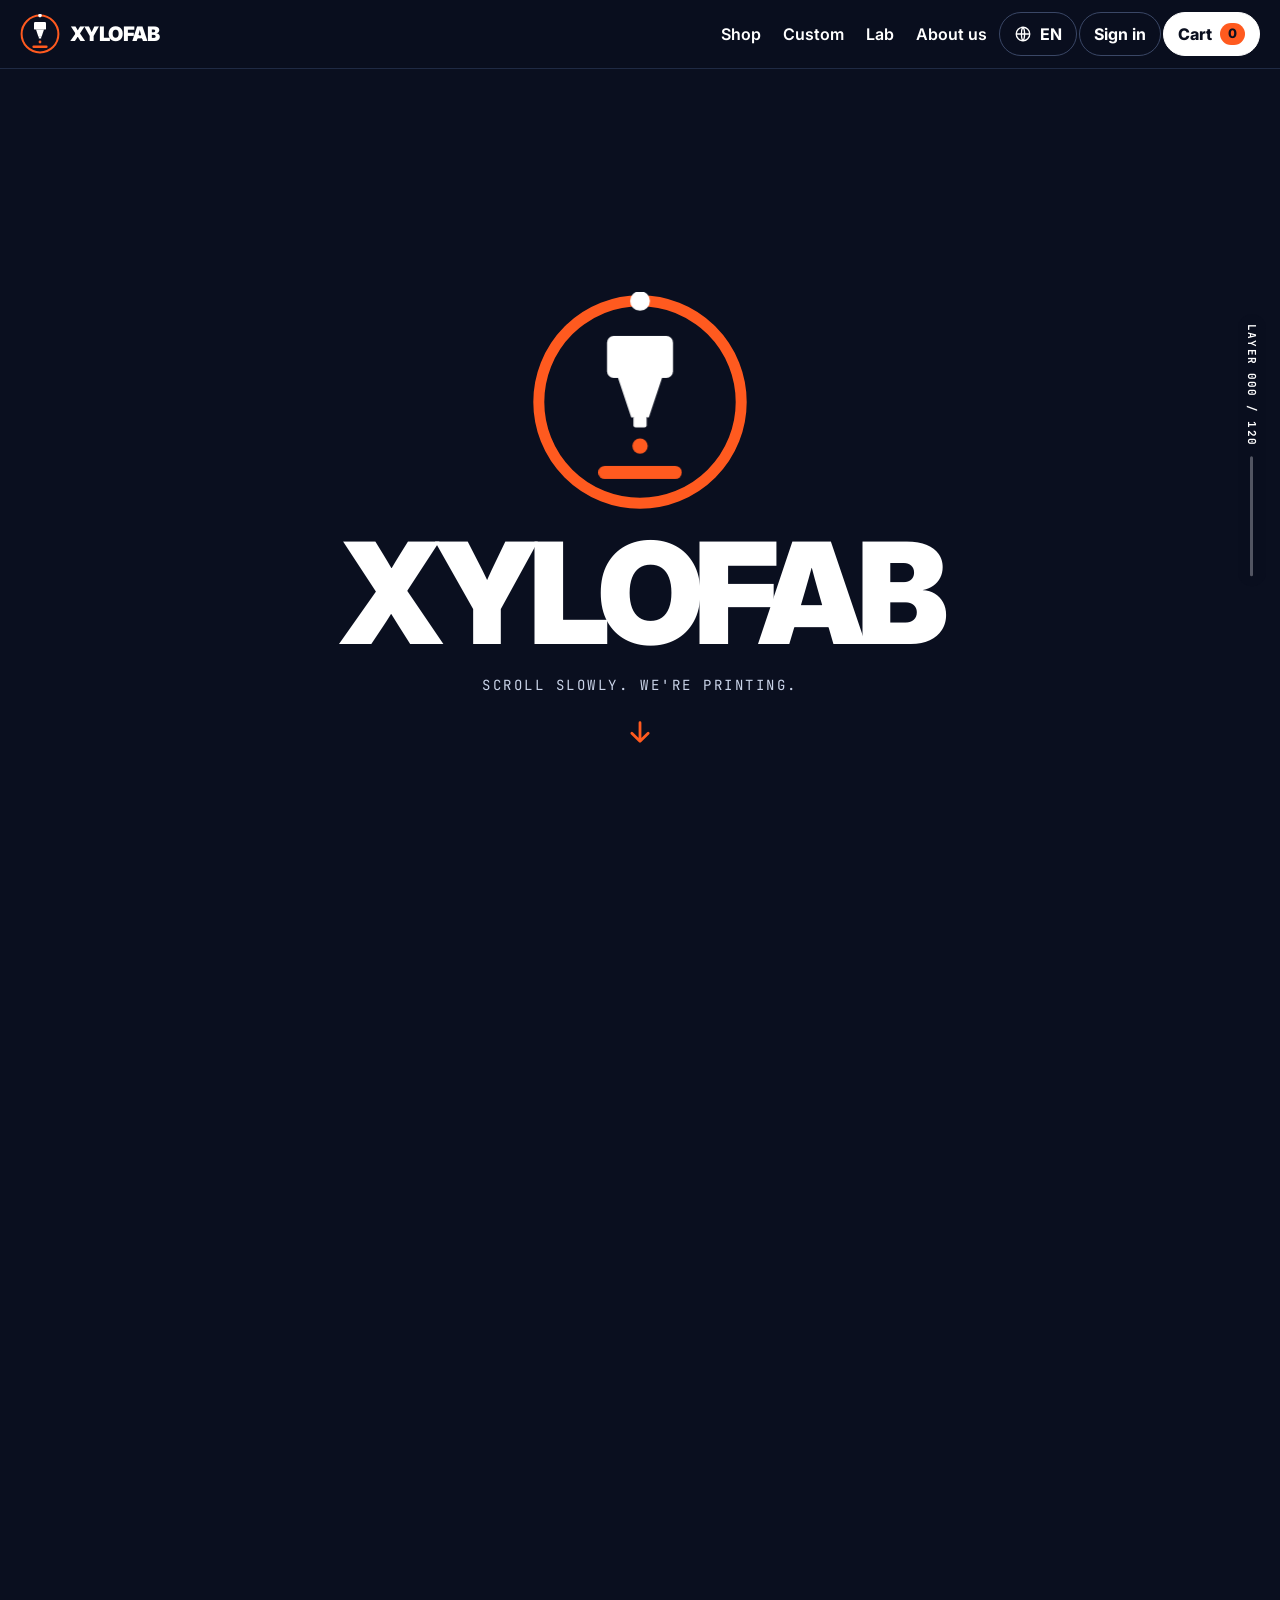
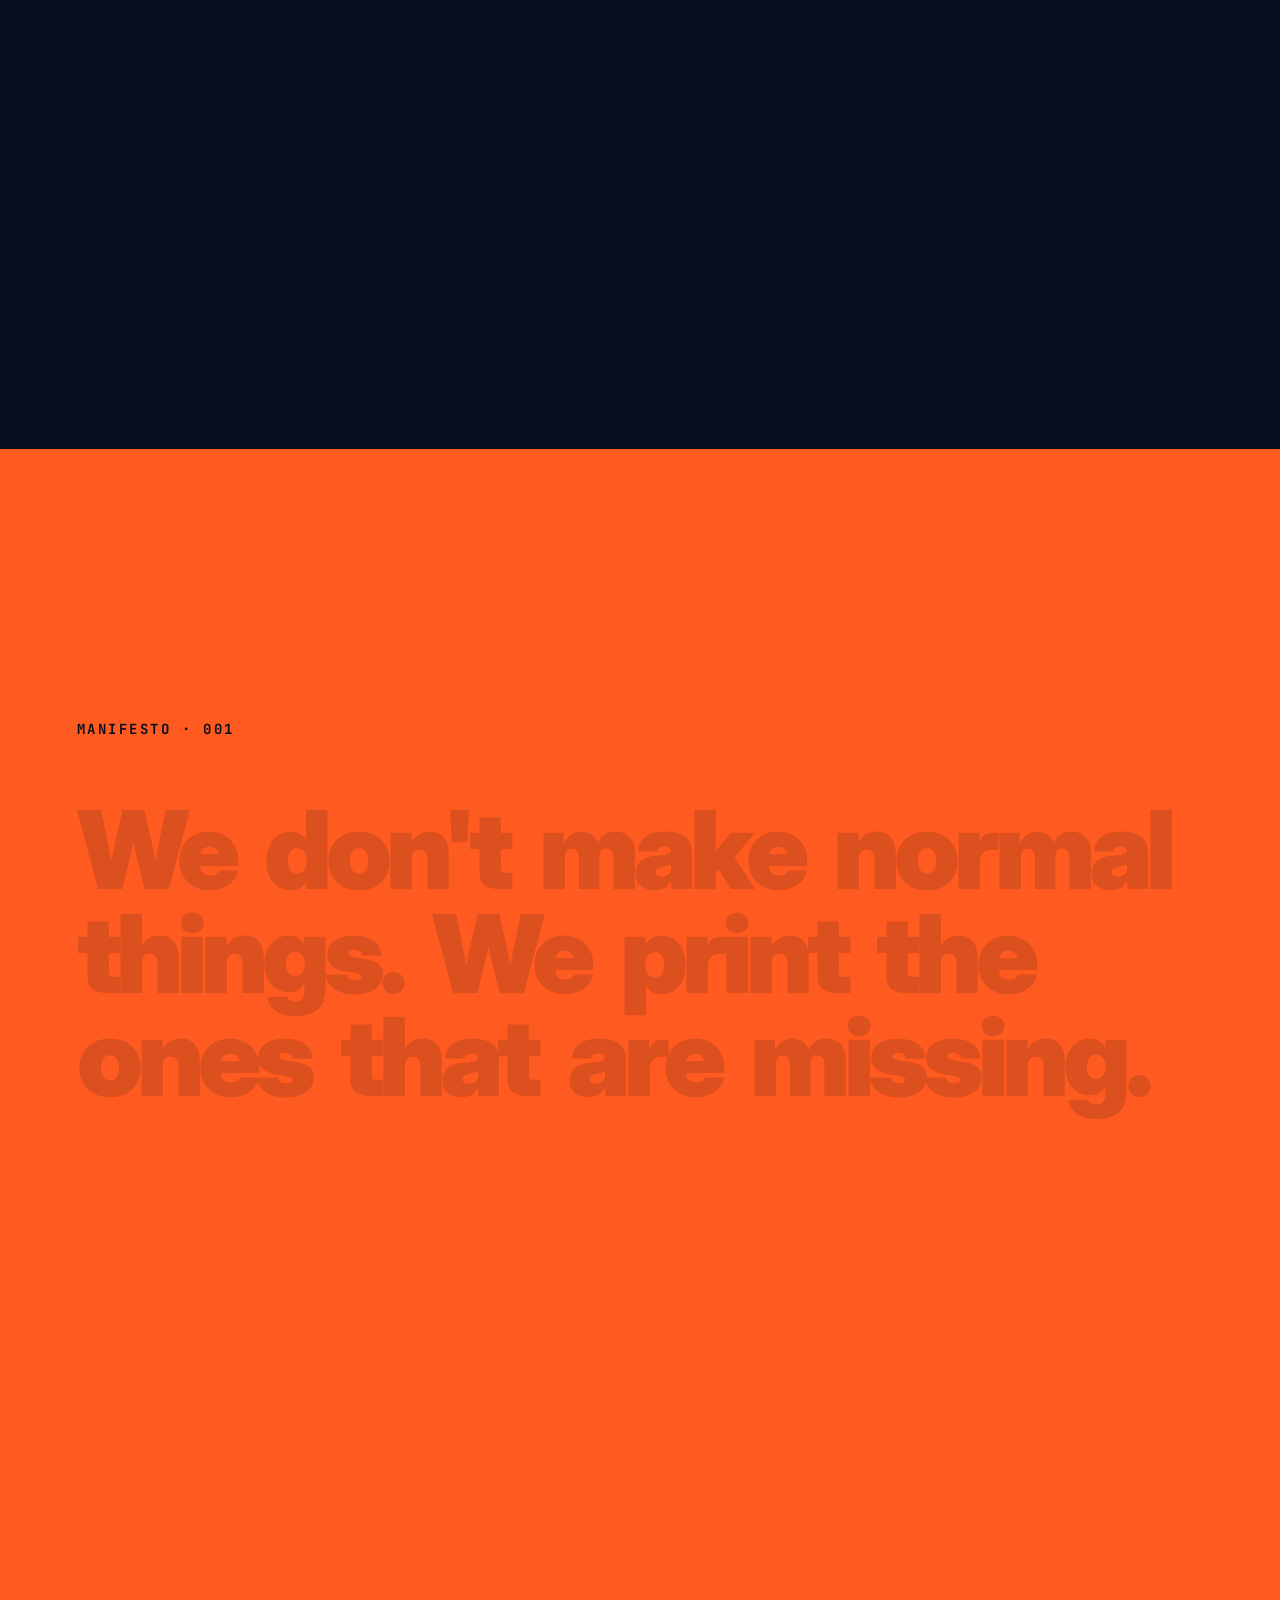
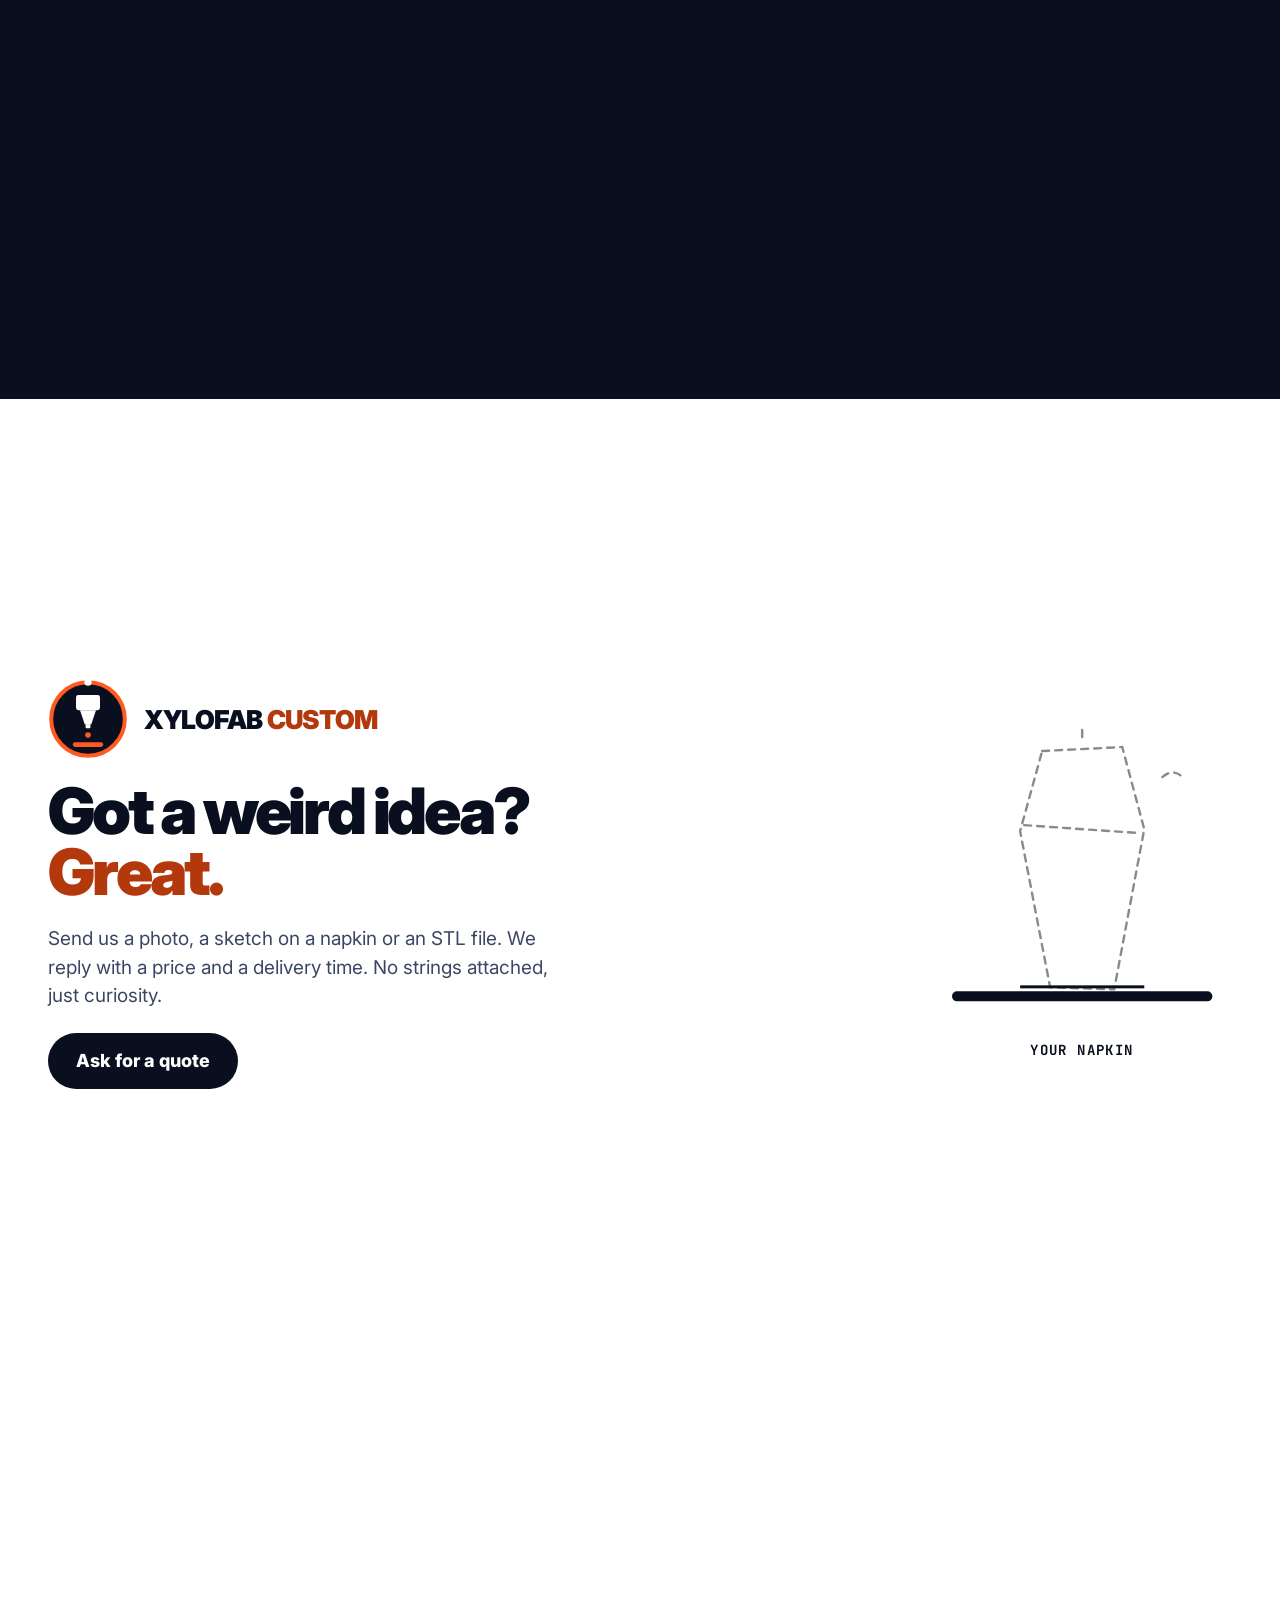
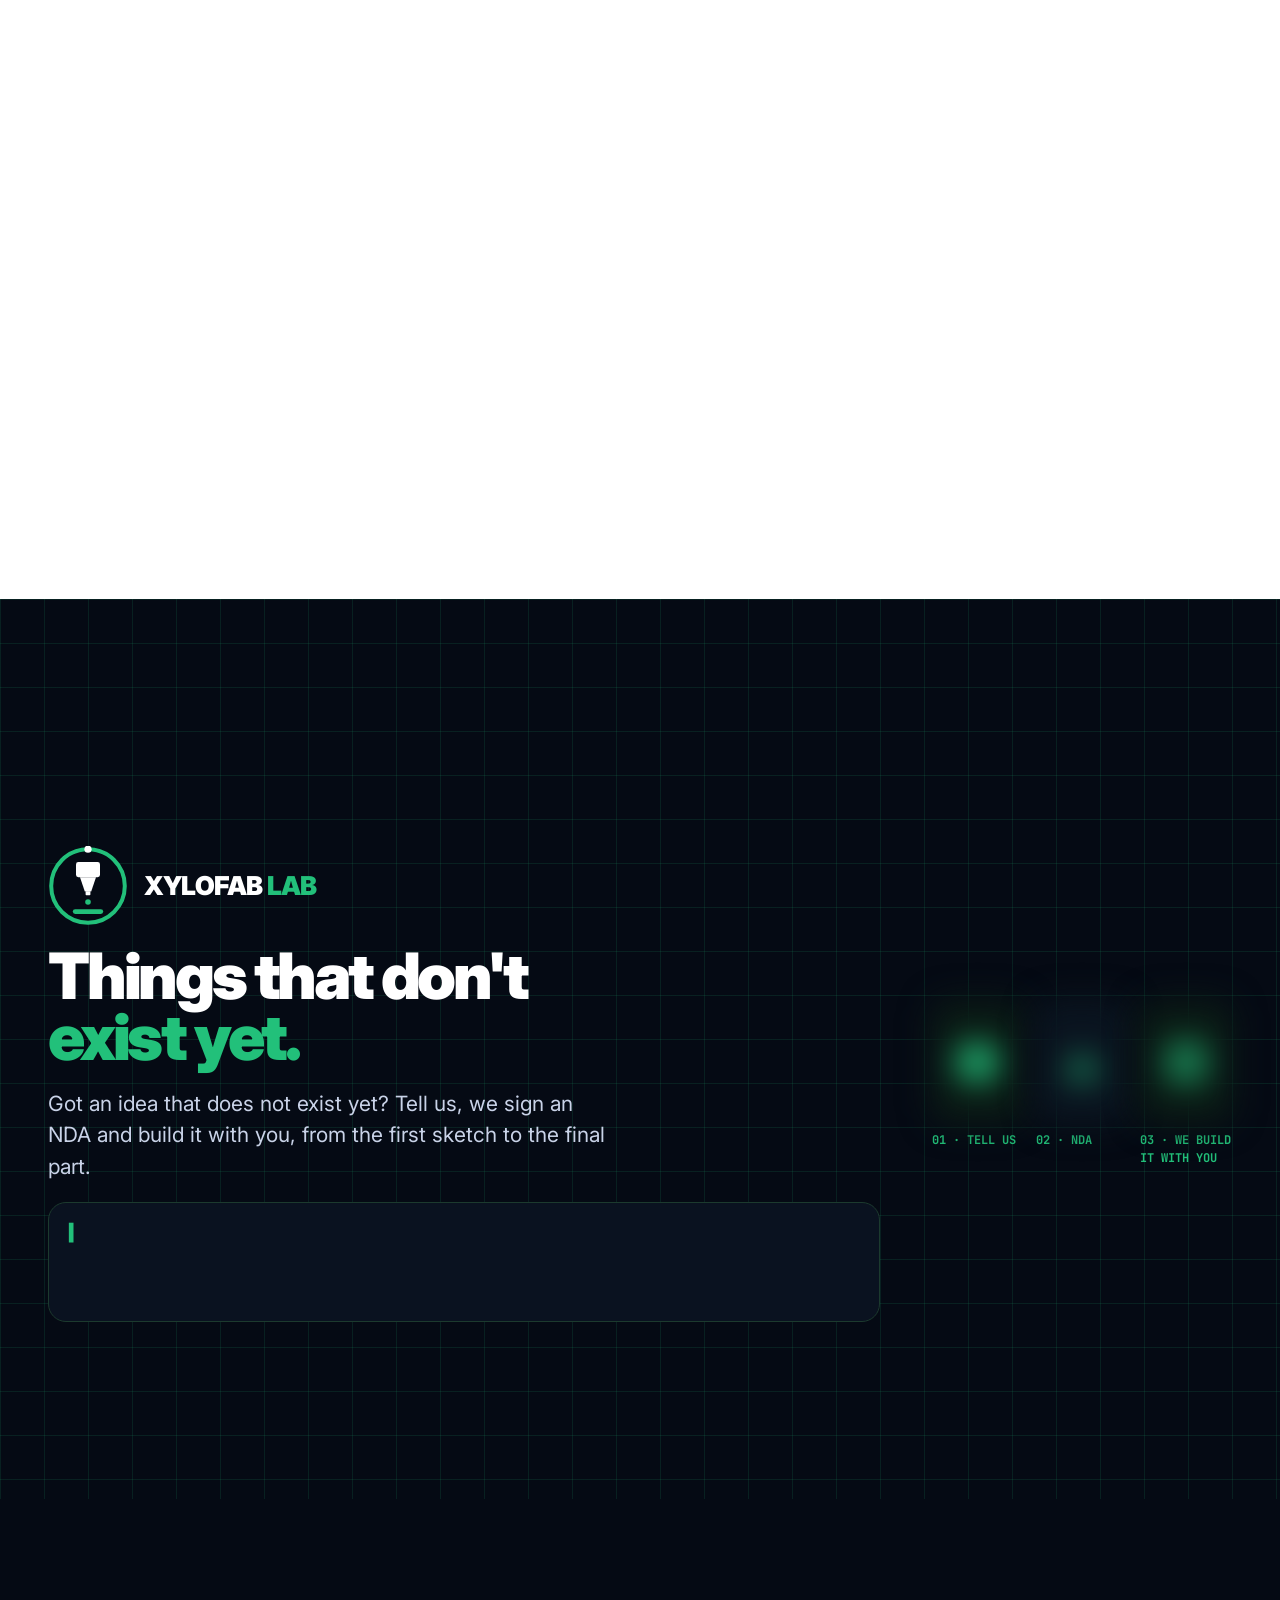
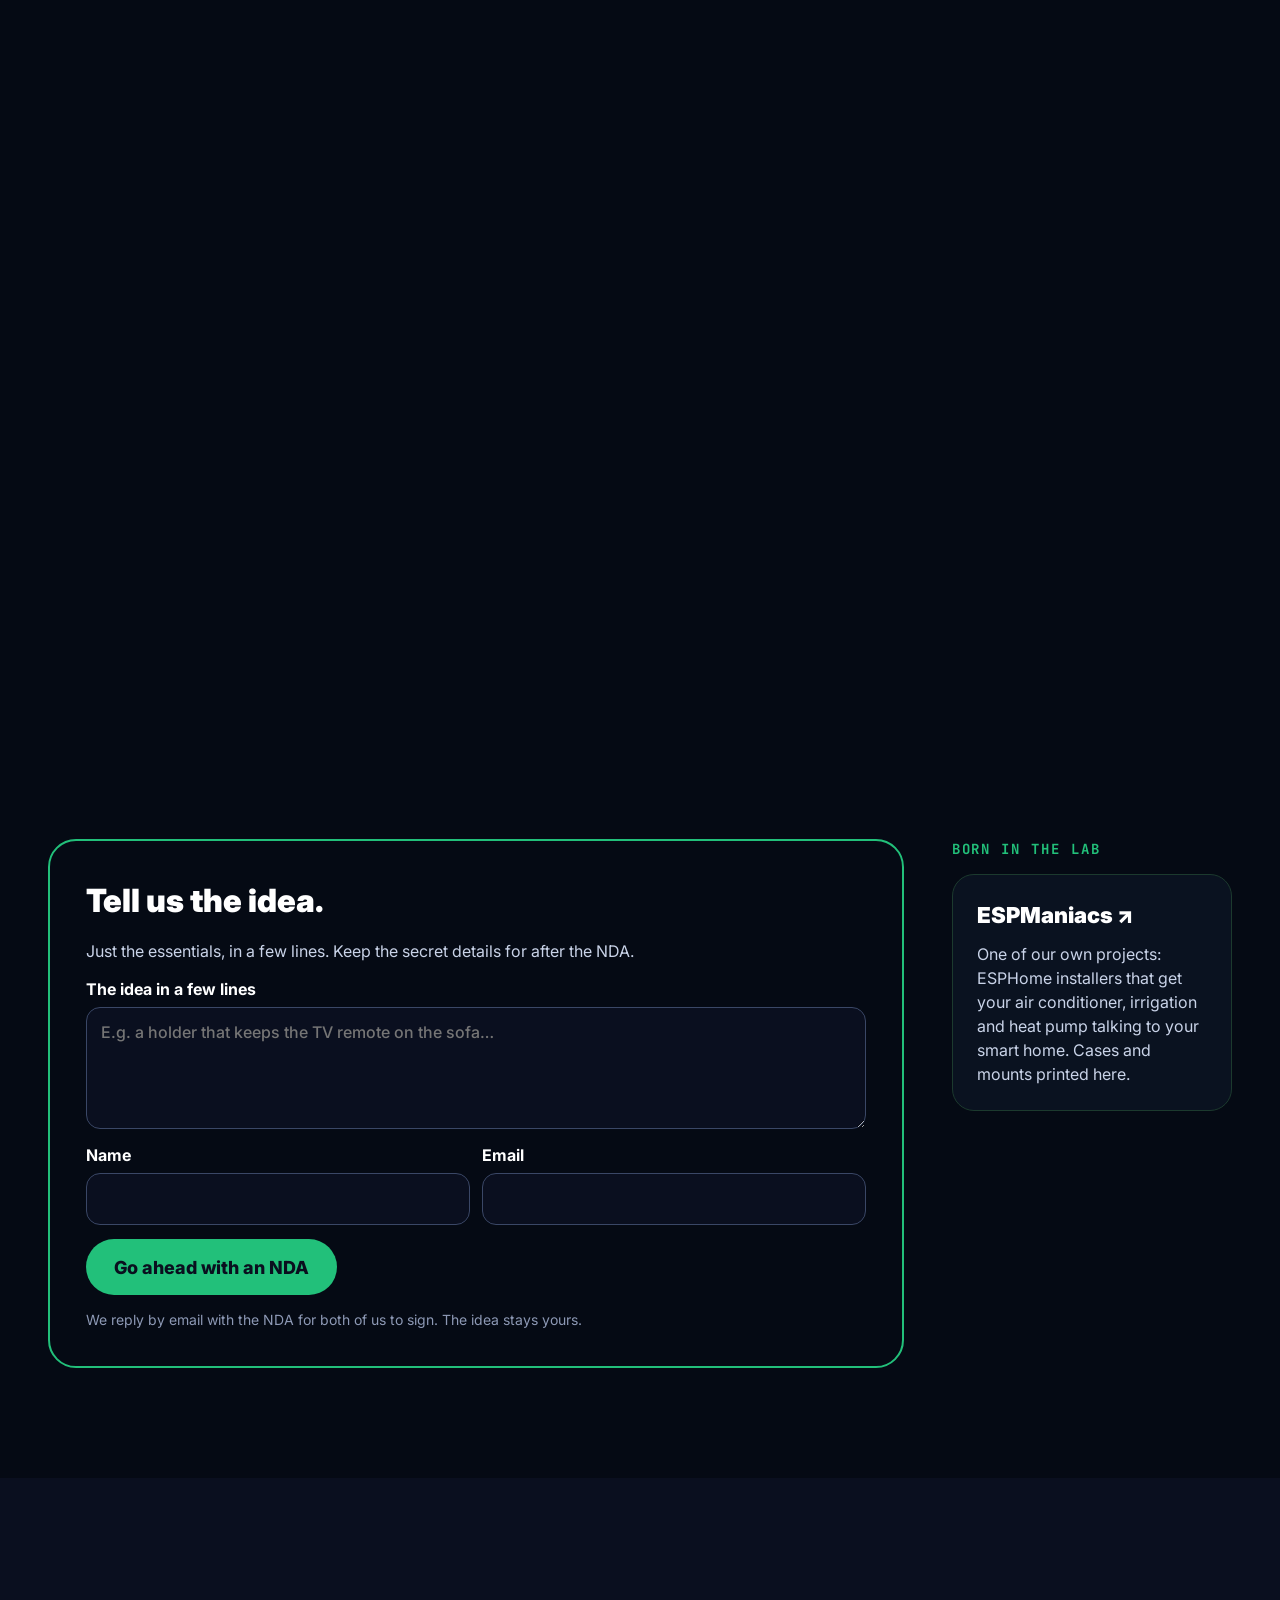
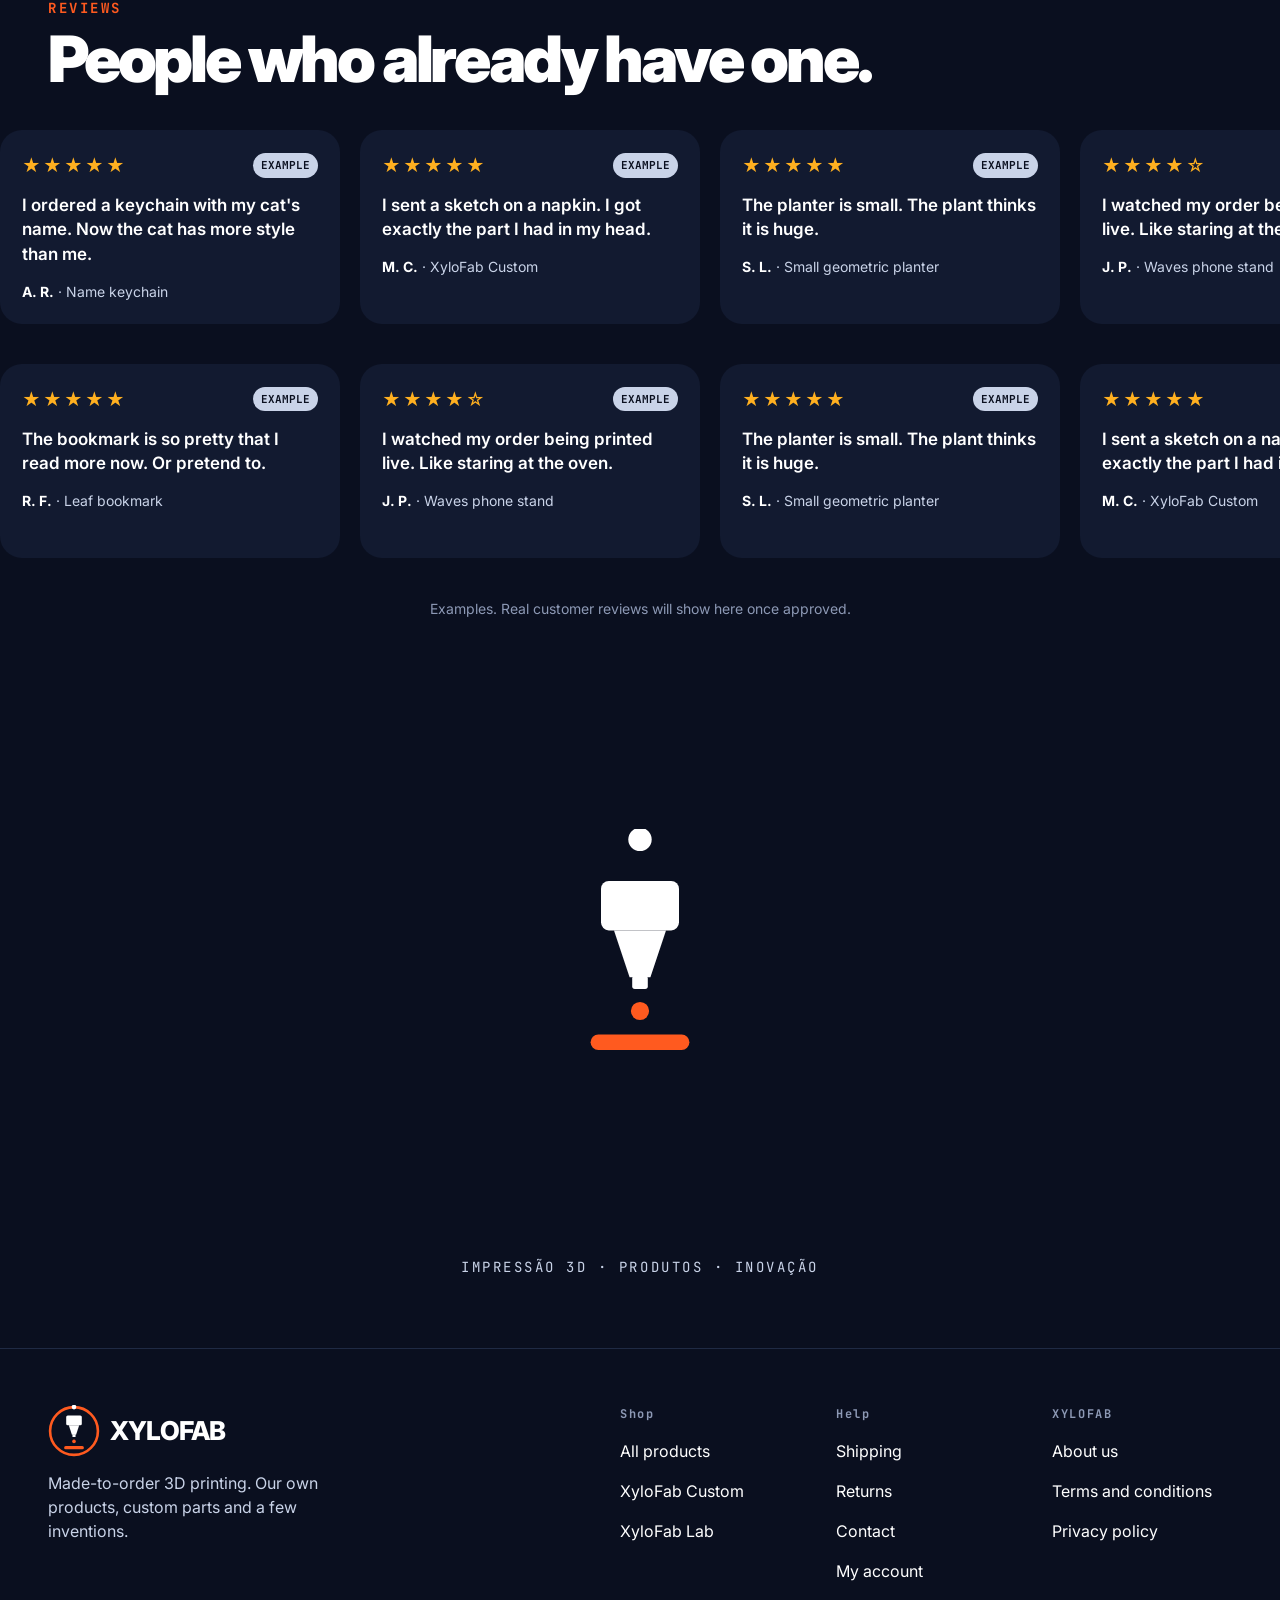
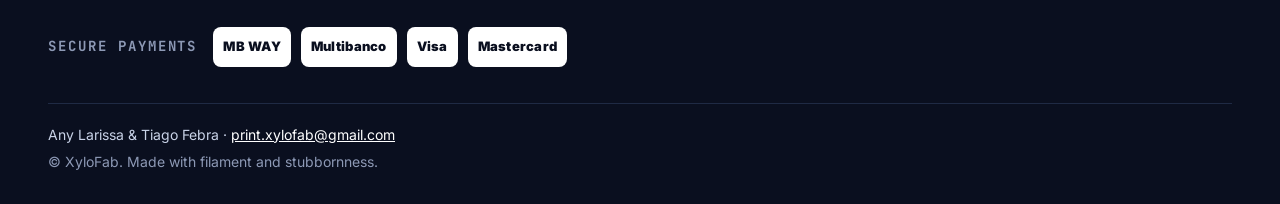
==== index.html @ 01b09ba1 "Lab com NDA, traduções em 24 línguas, logos de pagamento e imagem de partilha - XyloFab Lab: o clien" ====
<!doctype html>
<html lang="pt">
<head>
<meta charset="utf-8">
<meta name="viewport" content="width=device-width, initial-scale=1">
<title>XyloFab — Impressão 3D por encomenda</title>
<meta name="description" content="XyloFab: impressão 3D por encomenda. Produtos próprios, peças à medida e o XyloFab Lab.">
<meta property="og:type" content="website">
<meta property="og:site_name" content="XyloFab">
<meta property="og:title" content="XyloFab — Impressão 3D por encomenda">
<meta property="og:description" content="XyloFab: impressão 3D por encomenda. Produtos próprios, peças à medida e o XyloFab Lab.">
<meta property="og:url" content="https://xylofab.github.io/">
<meta property="og:image" content="https://xylofab.github.io/assets/og.png">
<meta property="og:image:width" content="1200">
<meta property="og:image:height" content="630">
<meta property="og:image:alt" content="Logótipo XyloFab: bico de impressora dentro de um anel laranja">
<meta property="og:locale" content="pt_PT">
<meta name="twitter:card" content="summary_large_image">
<meta name="twitter:image" content="https://xylofab.github.io/assets/og.png">
<meta name="theme-color" content="#0A0F1F">
<link rel="icon" href="assets/logo.svg" type="image/svg+xml">
<link rel="apple-touch-icon" href="assets/apple-touch-icon.png">
<link rel="preconnect" href="https://fonts.googleapis.com">
<link rel="stylesheet" href="https://fonts.googleapis.com/css2?family=Inter:wght@400;600;800;900&family=JetBrains+Mono:wght@500;700&display=swap">
<link rel="stylesheet" href="assets/site.css">
<style>
.stage { position: sticky; top: 0; height: 100svh; overflow: hidden; }
.draw { stroke-dasharray: 578; animation: draw 1.6s cubic-bezier(.6,.1,.2,1) both; }
.r1 { animation: rise .9s .9s cubic-bezier(.2,.7,.2,1) both; }
.r2 { animation: rise .9s 1.2s cubic-bezier(.2,.7,.2,1) both; }
.bob { animation: bob 1.6s ease-in-out infinite; }
.sway { animation: sway 1.2s ease-in-out infinite alternate; }
.rowA, .rowB { display: flex; gap: 20px; width: max-content; animation: marquee 60s linear infinite; }
.rowB { animation-direction: reverse; }
.rowA:hover, .rowB:hover { animation-play-state: paused; }
.blink { animation: blink 1s steps(1) infinite; }
.pcard { flex: 0 0 auto; width: 320px; background: var(--ink-2); border-radius: 26px; overflow: hidden; display: flex; flex-direction: column; transition: transform .35s cubic-bezier(.2,.7,.2,1); }
.pcard:hover { transform: translateY(-8px) rotate(-1deg); }
.pcard .art { height: 250px; display: flex; align-items: center; justify-content: center; position: relative; }
.pcard .art svg { width: 62%; }
.review { margin: 0; width: 340px; flex: 0 0 auto; background: var(--ink-2); border-radius: 22px; padding: 22px; display: flex; flex-direction: column; gap: 14px; }
.progress-pill { position: fixed; right: 14px; top: 50%; transform: translateY(-50%); z-index: 25; background: rgba(10,15,31,.72); color: #fff; padding: 10px 6px; border-radius: 999px; display: flex; flex-direction: column; align-items: center; gap: 10px; font-family: 'JetBrains Mono', monospace; font-size: 11px; font-weight: 700; letter-spacing: .1em; }
@media (max-width: 560px) { .progress-pill { display: none; } }
</style>
</head>
<body data-page="home">
<header id="site-header"></header>

<div class="progress-pill" aria-hidden="true">
<span style="writing-mode: vertical-rl" id="layer-label">CAMADA 000 / 120</span>
<span style="width: 3px; height: 120px; background: rgba(255,255,255,.3); border-radius: 2px; position: relative; overflow: hidden"><span id="layer-bar" style="position: absolute; left: 0; right: 0; top: 0; height: 0; background: #fff"></span></span>
</div>

<main>
<!-- 1. Abertura -->
<section id="s-intro" style="position: relative; height: 220svh" aria-label="XyloFab">
<div class="stage" style="background: var(--ink)">
<div id="intro-logo" style="position: absolute; inset: 0; display: flex; flex-direction: column; align-items: center; justify-content: center; gap: 22px; padding: 24px; text-align: center">
<svg width="220" height="220" viewBox="0 0 200 200" role="img" aria-label="Logótipo XyloFab">
<circle class="draw" cx="100" cy="100" r="92" fill="none" stroke="#FF5A1F" stroke-width="10" transform="rotate(-90 100 100)"/>
<g class="r1"><circle cx="100" cy="8" r="9" fill="#fff"/><rect x="70" y="40" width="60" height="38" rx="6" fill="#fff"/><polygon points="80,78 120,78 108,114 92,114" fill="#fff"/><rect x="94" y="113" width="12" height="10" rx="2" fill="#fff"/><circle cx="100" cy="140" r="7" fill="#FF5A1F"/><rect x="62" y="158" width="76" height="12" rx="6" fill="#FF5A1F"/></g>
</svg>
<h1 class="r1" style="margin: 0; font-size: clamp(3.4rem, 11vw, 9rem); font-weight: 900; letter-spacing: -0.06em; line-height: .85">XYLOFAB</h1>
<p class="r2 mono" style="margin: 0; font-size: 14px; letter-spacing: .18em; color: var(--mist)" data-i18n="hint">DESCE DEVAGAR. ESTAMOS A IMPRIMIR.</p>
<svg class="r2 bob" width="28" height="28" viewBox="0 0 24 24" aria-hidden="true"><path d="M12 4v15M5 13l7 7 7-7" fill="none" stroke="#FF5A1F" stroke-width="2.4" stroke-linecap="round" stroke-linejoin="round"/></svg>
</div>
<div id="intro-fill" style="position: absolute; left: 0; right: 0; bottom: 0; height: 0; background-color: #FF5A1F; background-image: repeating-linear-gradient(0deg, #FF5A1F 0 22px, #EC4F15 22px 24px)"></div>
<div id="intro-noz" style="position: absolute; left: 50%; bottom: 0; transform: translateX(-50%); opacity: 0; z-index: 2">
<div class="sway"><svg viewBox="0 0 110 130" aria-hidden="true" style="width: clamp(60px, 16vw, 104px); height: auto; display: block"><rect x="13" y="0" width="84" height="54" rx="10" fill="#fff"/><polygon points="27,54 83,54 67,104 43,104" fill="#fff"/><rect x="47" y="103" width="16" height="14" rx="3" fill="#fff"/><rect x="52" y="116" width="6" height="14" fill="#FF5A1F"/></svg></div>
</div>
</div>
</section>

<!-- 2. Manifesto -->
<section id="s-mani" style="position: relative; height: 180svh; background: #FF5A1F" aria-label="Manifesto">
<div class="stage" style="display: flex; flex-direction: column; justify-content: center; padding: 0 clamp(24px, 6vw, 96px); color: var(--ink)">
<p class="mono" style="margin: 0 0 28px; font-size: 14px; font-weight: 700; letter-spacing: .18em">MANIFESTO · 001</p>
<p id="mani" style="margin: 0; display: flex; flex-wrap: wrap; column-gap: .28em; font-size: clamp(2.8rem, 8.5vw, 8.4rem); font-weight: 900; letter-spacing: -0.055em; line-height: .95; max-width: 1300px"></p>
</div>
</section>

<!-- 3. Loja (amostra) -->
<section id="s-shop" style="position: relative; height: 170svh" aria-labelledby="shop-title">
<div class="stage" style="background: var(--ink); display: flex; flex-direction: column; justify-content: center; gap: 30px">
<div id="curtain-l" style="position: absolute; top: 0; bottom: 0; left: 0; width: 50%; z-index: 5; background: #FF5A1F"></div>
<div id="curtain-r" style="position: absolute; top: 0; bottom: 0; right: 0; width: 50%; z-index: 5; background: #FF5A1F"></div>
<div style="padding: 70px clamp(24px, 4vw, 48px) 0; display: flex; flex-wrap: wrap; align-items: flex-end; justify-content: space-between; gap: 16px">
<div style="display: flex; flex-direction: column; gap: 8px">
<p class="eyebrow" data-i18n="shop">Loja</p>
<h2 id="shop-title" class="h-l"><span data-i18n="shop1">Saiu da impressora.</span><br><span data-i18n="shop2">Pode ir para tua casa.</span></h2>
</div>
<a class="btn btn-white" href="loja.html" data-lang="pt">Ver a loja toda →</a><a class="btn btn-white" href="loja.html" data-lang="en" hidden>See the whole shop →</a>
</div>
<div id="track" style="display: flex; gap: 24px; padding: 0 clamp(24px, 4vw, 48px); will-change: transform"></div>
</div>
</section>

<!-- 4. Custom -->
<section id="custom" style="position: relative; height: 200svh; background: #fff" aria-labelledby="custom-title">
<div class="stage" style="background: #fff; color: var(--ink); display: flex; align-items: center">
<div class="wrap" style="width: 100%; padding-top: 70px; display: flex; flex-wrap: wrap; align-items: center; gap: clamp(24px, 4vw, 64px)">
<div style="flex: 999 1 460px; min-width: 0; display: flex; flex-direction: column; gap: 22px">
<div style="display: flex; align-items: center; gap: 16px">
<svg width="80" height="80" viewBox="0 0 200 200" aria-hidden="true"><circle cx="100" cy="100" r="92" fill="#0A0F1F" stroke="#FF5A1F" stroke-width="10"/><g id="custom-orbit"><circle cx="100" cy="8" r="9" fill="#fff"/></g><rect x="70" y="40" width="60" height="38" rx="6" fill="#fff"/><polygon points="80,78 120,78 108,114 92,114" fill="#fff"/><rect x="94" y="113" width="12" height="10" rx="2" fill="#fff"/><circle cx="100" cy="140" r="7" fill="#FF5A1F"/><rect x="62" y="158" width="76" height="12" rx="6" fill="#FF5A1F"/></svg>
<span style="font-size: 26px; font-weight: 900; letter-spacing: -.03em">XYLOFAB <span style="color: var(--orange-dark)">CUSTOM</span></span>
</div>
<h2 id="custom-title" class="h-l"><span data-i18n="custom1">Tens uma ideia esquisita?</span><br><span style="color: var(--orange-dark)" data-i18n="custom2">Ótimo.</span></h2>
<p data-lang="pt" style="margin: 0; max-width: 520px; font-size: 19px; color: #3B4664">Manda uma foto, um desenho num guardanapo ou um ficheiro STL. Respondemos com um preço e um prazo. Sem compromisso, com curiosidade.</p>
<p data-lang="en" hidden style="margin: 0; max-width: 520px; font-size: 19px; color: #3B4664">Send us a photo, a sketch on a napkin or an STL file. We reply with a price and a delivery time. No strings attached, just curiosity.</p>
<div><a class="btn btn-big" style="background: var(--ink); color: #fff" href="mailto:print.xylofab@gmail.com?subject=Pedido%20de%20or%C3%A7amento%20XyloFab"><span data-lang="pt">Pedir orçamento</span><span data-lang="en" hidden>Ask for a quote</span></a></div>
</div>
<figure style="flex: 1 1 300px; margin: 0; display: flex; flex-direction: column; align-items: center; gap: 12px">
<svg width="100%" viewBox="0 0 300 320" role="img" aria-label="Um esboço que se transforma numa peça impressa" style="max-width: 360px">
<defs><clipPath id="printed"><rect id="solid-clip" x="0" y="280" width="300" height="320"/></clipPath></defs>
<rect x="20" y="284" width="260" height="10" rx="5" fill="#0A0F1F"/>
<g id="sketch" fill="none" stroke="#8A8A8A" stroke-width="2.4" stroke-dasharray="7 6" stroke-linecap="round"><path d="M110 44 L190 40 L212 122 L182 282 L118 280 L88 124 Z"/><path d="M92 118 L208 126"/><path d="M150 30 L150 18"/><path d="M230 70 q12 -10 22 2"/></g>
<g clip-path="url(#printed)"><path d="M110 40 L190 40 L210 120 L180 280 L120 280 L90 120 Z" fill="#FF5A1F"/><path d="M90 120 L210 120" stroke="#EC4F15" stroke-width="4"/><path d="M103 80 L197 80 M98 160 L202 160 M106 200 L194 200 M112 240 L188 240" stroke="#EC4F15" stroke-width="2"/></g>
<rect id="print-line" x="88" y="278" width="124" height="3" fill="#0A0F1F" opacity="0"/>
</svg>
<figcaption id="custom-cap" class="mono" style="font-size: 14px; font-weight: 700; letter-spacing: .1em"></figcaption>
</figure>
</div>
</div>
</section>

<!-- 5. Lab -->
<section id="lab" style="position: relative; height: 200svh; background: #050A14" aria-labelledby="lab-title">
<div class="stage" style="background-color: #050A14; background-image: linear-gradient(rgba(34,192,122,.12) 1px, transparent 1px), linear-gradient(90deg, rgba(34,192,122,.12) 1px, transparent 1px); background-size: 44px 44px; display: flex; align-items: center">
<div class="wrap" style="width: 100%; padding-top: 70px; display: flex; flex-wrap: wrap; align-items: center; gap: clamp(24px, 4vw, 56px)">
<div style="flex: 999 1 460px; min-width: 0; display: flex; flex-direction: column; gap: 20px">
<div style="display: flex; align-items: center; gap: 16px">
<svg width="80" height="80" viewBox="0 0 200 200" aria-hidden="true"><circle cx="100" cy="100" r="92" fill="#050A14" stroke="#22C07A" stroke-width="10"/><circle cx="100" cy="8" r="9" fill="#fff"/><rect x="70" y="40" width="60" height="38" rx="6" fill="#fff"/><polygon points="80,78 120,78 108,114 92,114" fill="#fff"/><rect x="94" y="113" width="12" height="10" rx="2" fill="#fff"/><circle cx="100" cy="140" r="7" fill="#22C07A"/><rect x="62" y="158" width="76" height="12" rx="6" fill="#22C07A"/></svg>
<span style="font-size: 26px; font-weight: 900; letter-spacing: -.03em">XYLOFAB <span style="color: var(--green)">LAB</span></span>
</div>
<h2 id="lab-title" class="h-l"><span data-i18n="lab1">Coisas que ainda</span><br><span style="color: var(--green)" data-i18n="lab2">não existem.</span></h2>
<p class="muted" style="margin: 0; font-size: clamp(17px, 2vw, 21px); max-width: 560px"><span data-lang="pt">Tens uma ideia que ainda não existe? Contas-nos, assinamos um NDA e desenvolvemos contigo, do primeiro esboço à peça final.</span><span data-lang="en" hidden>Got an idea that does not exist yet? Tell us, we sign an NDA and build it with you, from the first sketch to the final part.</span></p>
<div style="background: #0A1220; border: 1px solid #1C3A2E; border-radius: 18px; padding: 18px 20px; min-height: 120px">
<p class="mono" style="margin: 0; font-size: 15px; line-height: 1.7; color: var(--green); white-space: pre-line"><span id="lab-text"></span><span class="blink">▌</span></p>
</div>

</div>
<div style="flex: 1 1 300px; display: grid; grid-template-columns: repeat(3, minmax(0, 1fr)); gap: 12px">
<div style="display: flex; flex-direction: column; gap: 8px"><div class="lab-tile" style="aspect-ratio: 3/4; border-radius: 18px; background: #0A1A14; border: 1px solid #1C3A2E; display: flex; align-items: center; justify-content: center"><svg width="56%" viewBox="0 0 100 100" aria-hidden="true"><path d="M50 8 L90 30 L90 70 L50 92 L10 70 L10 30 Z" fill="#22C07A"/></svg></div><span class="mono" style="font-size: 12px; font-weight: 700; color: var(--green)"><span data-lang="pt">01 · CONTAS-NOS</span><span data-lang="en" hidden>01 · TELL US</span></span></div>
<div style="display: flex; flex-direction: column; gap: 8px"><div class="lab-tile" style="aspect-ratio: 3/4; border-radius: 18px; background: #0A1420; border: 1px solid #1C3A2E; display: flex; align-items: center; justify-content: center"><svg width="56%" viewBox="0 0 100 100" aria-hidden="true"><path d="M20 80 Q50 0 80 80 Z" fill="#22C07A"/></svg></div><span class="mono" style="font-size: 12px; font-weight: 700; color: var(--green)"><span data-lang="pt">02 · NDA</span><span data-lang="en" hidden>02 · NDA</span></span></div>
<div style="display: flex; flex-direction: column; gap: 8px"><div class="lab-tile" style="aspect-ratio: 3/4; border-radius: 18px; background: #0A1A14; border: 1px solid #1C3A2E; display: flex; align-items: center; justify-content: center"><svg width="56%" viewBox="0 0 100 100" aria-hidden="true"><path d="M15 15 H85 V85 H15 Z M35 35 V65 H65 V35 Z" fill="#22C07A" fill-rule="evenodd"/></svg></div><span class="mono" style="font-size: 12px; font-weight: 700; color: var(--green)"><span data-lang="pt">03 · DESENVOLVEMOS CONTIGO</span><span data-lang="en" hidden>03 · WE BUILD IT WITH YOU</span></span></div>
</div>
</div>
</div>
</section>
<section id="lab-ideia" style="background: #050A14; padding: 40px 0 110px" aria-labelledby="lab-form-title">
<div class="wrap" style="display: flex; flex-wrap: wrap; gap: clamp(20px, 4vw, 48px); align-items: flex-start">
<form id="lab-form" style="flex: 999 1 420px; min-width: 0; border: 2px solid #22C07A; border-radius: 28px; padding: clamp(22px, 4vw, 36px); display: flex; flex-direction: column; gap: 14px" novalidate>
<h3 id="lab-form-title" style="margin: 0; font-size: clamp(24px, 3vw, 32px); font-weight: 900"><span data-lang="pt">Conta-nos a ideia.</span><span data-lang="en" hidden>Tell us the idea.</span></h3>
<p class="muted" style="margin: 0"><span data-lang="pt">Só o essencial, em poucas linhas. Os pormenores secretos ficam para depois do NDA.</span><span data-lang="en" hidden>Just the essentials, in a few lines. Keep the secret details for after the NDA.</span></p>
<label class="field"><span data-lang="pt">A ideia em poucas linhas</span><span data-lang="en" hidden>The idea in a few lines</span><textarea id="lab-idea" class="input" rows="4" maxlength="800" style="resize: vertical; min-height: 110px"></textarea></label>
<div style="display: grid; grid-template-columns: repeat(auto-fit, minmax(200px, 1fr)); gap: 12px">
<label class="field"><span data-lang="pt">Nome</span><span data-lang="en" hidden>Name</span><input id="lab-name" class="input" autocomplete="name"></label>
<label class="field">Email<input id="lab-email" class="input" type="email" autocomplete="email"></label>
</div>
<button class="btn btn-green btn-big" type="submit" style="align-self: flex-start"><span data-lang="pt">Quero avançar com NDA</span><span data-lang="en" hidden>Go ahead with an NDA</span></button>
<p class="small muted" style="margin: 0"><span data-lang="pt">Respondemos por email com o NDA para assinarmos os dois. A ideia continua a ser tua.</span><span data-lang="en" hidden>We reply by email with the NDA for both of us to sign. The idea stays yours.</span></p>
</form>
<aside style="flex: 1 1 280px; display: flex; flex-direction: column; gap: 14px">
<span class="mono small" style="font-weight: 700; letter-spacing: .14em; color: var(--green)"><span data-lang="pt">NASCIDO NO LAB</span><span data-lang="en" hidden>BORN IN THE LAB</span></span>
<a href="https://espmaniacs.github.io/" target="_blank" rel="noopener" class="card card-pad" style="display: flex; flex-direction: column; gap: 10px; text-decoration: none; color: #fff; border: 1px solid #1C3A2E; background: #0A1220">
<b style="font-size: 22px; font-weight: 900">ESPManiacs ↗</b>
<span class="muted"><span data-lang="pt">Um projeto nosso: instaladores ESPHome para pôr o ar condicionado, a rega e a bomba de calor a falar com a casa inteligente. Caixas e suportes impressos aqui.</span><span data-lang="en" hidden>One of our own projects: ESPHome installers that get your air conditioner, irrigation and heat pump talking to your smart home. Cases and mounts printed here.</span></span>
</a>
</aside>
</div>
</section>

<!-- 6. Opiniões -->
<section aria-labelledby="rev-title" style="padding: 120px 0 100px; display: flex; flex-direction: column; gap: 40px">
<div class="wrap" style="width: 100%; display: flex; flex-wrap: wrap; justify-content: space-between; align-items: flex-end; gap: 20px">
<div style="display: flex; flex-direction: column; gap: 10px"><p class="eyebrow"><span data-lang="pt">OPINIÕES</span><span data-lang="en" hidden>REVIEWS</span></p><h2 id="rev-title" class="h-l" data-i18n="rev">Quem já tem uma.</h2></div>
</div>
<div style="overflow: hidden"><div class="rowA" id="revA"></div></div>
<div style="overflow: hidden"><div class="rowB" id="revB"></div></div>
<p class="small" style="margin: 0 auto; padding: 0 24px; text-align: center"><span data-lang="pt">Exemplos. Quando houver opiniões de clientes, aparecem aqui depois de aprovadas.</span><span data-lang="en" hidden>Examples. Real customer reviews will show here once approved.</span></p>
</section>

<!-- 7. Fecho -->
<section id="s-end" aria-label="XyloFab" style="padding: 110px 24px 70px; display: flex; flex-direction: column; align-items: center; gap: 24px; text-align: center">
<svg viewBox="0 0 200 200" role="img" aria-label="Logótipo XyloFab" style="width: clamp(160px, 40vw, 260px); height: auto">
<circle id="end-ring" cx="100" cy="100" r="92" fill="none" stroke="#FF5A1F" stroke-width="10" stroke-dasharray="578" stroke-dashoffset="578" transform="rotate(-90 100 100)"/>
<g id="end-in" opacity="0"><circle cx="100" cy="8" r="9" fill="#fff"/><rect x="70" y="40" width="60" height="38" rx="6" fill="#fff"/><polygon points="80,78 120,78 108,114 92,114" fill="#fff"/><rect x="94" y="113" width="12" height="10" rx="2" fill="#fff"/><circle cx="100" cy="140" r="7" fill="#FF5A1F"/><rect x="62" y="158" width="76" height="12" rx="6" fill="#FF5A1F"/></g>
</svg>
<span id="end-word" style="font-size: clamp(3rem, 10vw, 7.5rem); font-weight: 800; letter-spacing: -.03em; line-height: 1; opacity: 0">XYLOFAB</span>
<p class="mono" style="margin: 0; font-size: 14px; letter-spacing: .18em; color: var(--mist)">IMPRESSÃO 3D · PRODUTOS · INOVAÇÃO</p>
</section>
</main>

<footer id="site-footer"></footer>

<script src="assets/site.js"></script>
<script>
(function () {
  var cl = function (v) { return Math.max(0, Math.min(1, v)); };
  var $ = function (id) { return document.getElementById(id); };
  var reduce = window.matchMedia && matchMedia('(prefers-reduced-motion: reduce)').matches;

  function progress(el) {
    var r = el.getBoundingClientRect(), len = el.offsetHeight - innerHeight;
    return len > 0 ? cl(-r.top / len) : 0;
  }

  /* manifesto */
  function buildMani() {
    $('mani').innerHTML = XF.t('mani').split(' ').map(function (w) { return '<span style="display:inline-block;opacity:.14">' + XF.esc(w) + '</span>'; }).join('');
  }

  /* amostra da loja */
  function buildShop() {
    var html = XF.PRODUCTS.map(function (p) {
      var t = XF.pt(p);
      var btn = p.personal
        ? '<a class="btn btn-orange" href="loja.html?ver=' + p.id + '">' + (XF.L('Escolher o nome', 'Choose the name')) + '</a>'
        : '<button type="button" class="btn btn-orange" data-add="' + p.id + '">' + XF.t('add') + '</button>';
      return '<article class="pcard"><div class="art" style="background:' + p.tile + '"><span class="tag" style="position:absolute;top:14px;left:14px">' + XF.esc(t.tag) + '</span>' + XF.art(p.art) + '</div>' +
        '<div style="padding:20px;display:flex;flex-direction:column;gap:12px;flex:1"><div style="display:flex;justify-content:space-between;gap:10px;align-items:baseline"><h3 style="margin:0;font-size:19px;font-weight:800">' + XF.esc(t.name) + '</h3><span class="mono" style="font-weight:700;white-space:nowrap">' + XF.euro(p.price) + '</span></div>' +
        '<p class="muted" style="margin:0;font-size:15px;min-height:2.8em">' + XF.esc(t.line) + '</p>' + btn + '</div></article>';
    }).join('');
    html += '<a href="loja.html" class="pcard" style="border:2px dashed var(--line-2);background:transparent;align-items:center;justify-content:center;gap:14px;color:#fff;text-decoration:none;min-height:430px"><span style="font-size:28px;font-weight:900;letter-spacing:-.04em">' + (XF.L('Ver a loja toda', 'See the whole shop')) + '</span><svg width="34" height="34" viewBox="0 0 24 24" aria-hidden="true"><path d="M5 12h14M13 6l6 6-6 6" fill="none" stroke="#FF5A1F" stroke-width="2.4" stroke-linecap="round" stroke-linejoin="round"/></svg></a>';
    $('track').innerHTML = html;
  }
  document.addEventListener('click', function (e) { var b = e.target.closest('[data-add]'); if (b) XF.addToCart(b.getAttribute('data-add')); });

  /* opiniões de exemplo */
  var REV = [
    { pt: 'Pedi um porta-chaves com o nome do meu gato. Agora o gato tem mais estilo do que eu.', en: 'I ordered a keychain with my cat\'s name. Now the cat has more style than me.', who: 'A. R.', p: 'chaves', s: 5 },
    { pt: 'Mandei um desenho num guardanapo. Chegou exatamente a peça que tinha na cabeça.', en: 'I sent a sketch on a napkin. I got exactly the part I had in my head.', who: 'M. C.', p: 'custom', s: 5 },
    { pt: 'O vaso é pequeno. A planta acha-se enorme.', en: 'The planter is small. The plant thinks it is huge.', who: 'S. L.', p: 'vaso', s: 5 },
    { pt: 'Vi a minha encomenda a ser impressa ao vivo. Fiquei a olhar como quem olha para o forno.', en: 'I watched my order being printed live. Like staring at the oven.', who: 'J. P.', p: 'suporte', s: 4 },
    { pt: 'O marcador é tão bonito que agora leio mais. Ou finjo.', en: 'The bookmark is so pretty that I read more now. Or pretend to.', who: 'R. F.', p: 'marcador', s: 5 }
  ];
  function buildReviews() {
    var label = XF.L('EXEMPLO', 'EXAMPLE');
    var card = function (r) {
      var prod = r.p === 'custom' ? 'XyloFab Custom' : XF.pt(XF.product(r.p)).name;
      return '<figure class="review"><div style="display:flex;justify-content:space-between;align-items:center"><span aria-label="' + r.s + '/5" style="color:#FFB020;font-size:18px;letter-spacing:2px">' + '★★★★★'.slice(0, r.s) + '☆☆☆☆☆'.slice(0, 5 - r.s) + '</span><span class="mono" style="font-size:11px;font-weight:700;color:#0A0F1F;background:#C9D3E8;padding:4px 8px;border-radius:999px">' + label + '</span></div>' +
        '<blockquote style="margin:0;font-size:17px;line-height:1.45;font-weight:600">' + XF.esc(XF.f(r)) + '</blockquote><figcaption class="muted" style="font-size:14px"><strong style="color:#fff">' + r.who + '</strong> · ' + XF.esc(prod) + '</figcaption></figure>';
    };
    var a = REV.map(card).join(''), b = REV.slice().reverse().map(card).join('');
    $('revA').innerHTML = a + a; $('revB').innerHTML = b + b;
  }

  /* lab */
  var LAB = { pt: '> ideia recebida\n> NDA assinado pelos dois\n> protótipo #1 a imprimir\n> afinado contigo, camada a camada', en: '> idea received\n> NDA signed by both of us\n> prototype #1 printing\n> tuned with you, layer by layer' };
  $('lab-form').addEventListener('submit', function (e) {
    e.preventDefault();
    var idea = $('lab-idea').value.trim(), name = $('lab-name').value.trim(), email = $('lab-email').value.trim();
    if (idea.length < 10) { XF.toast(XF.L('Conta-nos a ideia em poucas linhas.', 'Tell us the idea in a few lines.')); return; }
    if (!XF.validEmail(email)) { XF.toast(XF.L('Esse email não parece certo.', 'That email does not look right.')); return; }
    var list = XF.load('xf-lab', []); if (!Array.isArray(list)) list = [];
    list.push({ idea: idea, name: name, email: email, at: new Date().toISOString() }); XF.save('xf-lab', list);
    var body = idea + '\n\n— ' + (name || '') + ' <' + email + '>';
    location.href = 'mailto:' + XF.EMAIL + '?subject=' + encodeURIComponent('XyloFab Lab · ' + XF.L('ideia (pedido de NDA)', 'idea (NDA request)')) + '&body=' + encodeURIComponent(body);
    XF.toast(XF.L('Abrimos o teu email com a ideia. Só falta carregar em enviar.', 'We opened your email with the idea. Just press send.'));
  });

  function frame() {
    var pI = progress($('s-intro')), pM = progress($('s-mani')), pS = progress($('s-shop')), pC = progress($('custom')), pL = progress($('lab'));
    if (reduce) { pI = 1; pM = 1; pS = 1; pC = 1; pL = 1; }
    /* abertura */
    var fill = cl((pI - .18) / .74);
    $('intro-logo').style.opacity = 1 - cl((pI - .04) / .16);
    $('intro-logo').style.transform = 'translateY(' + (-cl(pI / .2) * 70) + 'px) scale(' + (1 - .15 * cl(pI / .2)) + ')';
    $('intro-fill').style.height = (fill * 100) + '%';
    $('intro-noz').style.bottom = (fill * 100) + '%';
    $('intro-noz').style.opacity = cl((pI - .12) / .08) * (fill < .97 ? 1 : 0);
    /* manifesto */
    var words = $('mani').children, n = words.length;
    for (var i = 0; i < n; i++) { var v = cl(pM * (n + 2) - i); words[i].style.opacity = .14 + .86 * v; words[i].style.transform = 'translateY(' + ((1 - v) * 30) + 'px)'; }
    /* loja */
    var c = cl(pS / .14) * 100;
    $('curtain-l').style.transform = 'translateX(-' + c + '%)';
    $('curtain-r').style.transform = 'translateX(' + c + '%)';
    var track = $('track'), shift = Math.max(0, track.scrollWidth - innerWidth);
    track.style.transform = 'translateX(' + (-cl((pS - .14) / .8) * shift) + 'px)';
    var cards = track.children;
    for (var j = 0; j < cards.length; j++) { var r = cl(((pS - .1) * 1.6 - j * .12) / .3); cards[j].style.clipPath = 'inset(' + ((1 - r) * 100) + '% 0 0 0)'; }
    /* custom */
    var pr = cl((pC - .15) / .7);
    $('custom-orbit').setAttribute('transform', 'rotate(' + (pC * 360) + ' 100 100)');
    $('solid-clip').setAttribute('y', 280 - pr * 244);
    $('sketch').setAttribute('opacity', 1 - .85 * pr);
    $('print-line').setAttribute('y', 278 - pr * 244);
    $('print-line').setAttribute('opacity', pC > .15 && pC < .85 ? 1 : 0);
    var cap = [XF.L('O TEU GUARDANAPO', 'YOUR NAPKIN'), XF.L('A IMPRIMIR...', 'PRINTING...'), XF.L('A TUA PEÇA', 'YOUR PART')];
    $('custom-cap').textContent = pC < .2 ? cap[0] : pC < .85 ? cap[1] : cap[2];
    /* lab */
    var full = XF.isPT() ? LAB.pt : LAB.en.split('\n').map(XF.tr).join('\n');
    $('lab-text').textContent = full.slice(0, Math.floor(cl(pL * 1.4) * full.length));
    var blur = (1 - cl((pL - .45) / .35)) * 16;
    document.querySelectorAll('.lab-tile').forEach(function (t) { t.style.filter = 'blur(' + blur + 'px)'; });
    /* fecho */
    var end = $('s-end').getBoundingClientRect(), sign = cl((innerHeight - end.top) / (innerHeight * .9));
    $('end-ring').setAttribute('stroke-dashoffset', 578 * (1 - cl(sign / .6)));
    var inn = cl((sign - .5) / .4);
    $('end-in').setAttribute('opacity', inn);
    $('end-word').style.opacity = inn;
    $('end-word').style.transform = 'translateY(' + ((1 - inn) * 30) + 'px)';
    /* camada */
    var total = document.documentElement.scrollHeight - innerHeight, prog = total > 0 ? cl(scrollY / total) : 0;
    $('layer-label').textContent = (XF.L('CAMADA ', 'LAYER ')) + String(Math.round(prog * 120)).padStart(3, '0') + ' / 120';
    $('layer-bar').style.height = (prog * 100) + '%';
  }
  var ticking = false;
  function onScroll() { if (ticking) return; ticking = true; requestAnimationFrame(function () { ticking = false; frame(); }); }

  function buildAll() { buildMani(); buildShop(); buildReviews(); $('lab-idea').placeholder = XF.L('Ex.: um suporte que segura o comando da TV ao sofá…', 'E.g. a holder that keeps the TV remote on the sofa…'); frame(); }
  document.addEventListener('DOMContentLoaded', function () {
    buildAll();
    addEventListener('scroll', onScroll, { passive: true });
    addEventListener('resize', onScroll);
  });
  document.addEventListener('xf:lang', buildAll);
})();
</script>
</body>
</html>
---- assets/site.css ----
/* XyloFab — estilos partilhados por todas as páginas */
:root {
  --ink: #0A0F1F;
  --ink-2: #121A30;
  --ink-3: #1A2440;
  --line: #26304A;
  --line-2: #3A4766;
  --orange: #FF5A1F;
  --orange-dark: #B3380C;
  --green: #22C07A;
  --blue: #2D5BFF;
  --mist: #C9D3E8;
  --mute: #8D99B5;
  --white: #FFFFFF;
  --radius: 22px;
  --max: 1320px;
}
* { box-sizing: border-box; }
[hidden] { display: none !important; }
html { scroll-behavior: smooth; }
body {
  margin: 0;
  background: var(--ink);
  color: var(--white);
  font-family: 'Inter', system-ui, -apple-system, 'Segoe UI', sans-serif;
  line-height: 1.5;
  overflow-x: clip;
}
a { color: var(--orange); }
a:hover { color: #FF8A5C; }
img, svg { max-width: 100%; }
.mono { font-family: 'JetBrains Mono', ui-monospace, monospace; }
.wrap { max-width: var(--max); margin: 0 auto; padding-left: clamp(20px, 4vw, 48px); padding-right: clamp(20px, 4vw, 48px); }
.eyebrow { margin: 0; font-family: 'JetBrains Mono', monospace; font-size: 14px; font-weight: 700; letter-spacing: 0.18em; color: var(--orange); text-transform: uppercase; }
.h-xl { margin: 0; font-size: clamp(2.8rem, 7vw, 6.4rem); font-weight: 900; letter-spacing: -0.055em; line-height: 0.92; }
.h-l { margin: 0; font-size: clamp(2.2rem, 5vw, 4.4rem); font-weight: 900; letter-spacing: -0.05em; line-height: 0.95; }
.h-m { margin: 0; font-size: clamp(1.6rem, 3.2vw, 2.4rem); font-weight: 900; letter-spacing: -0.035em; line-height: 1.05; }
.lead { margin: 0; font-size: 19px; color: var(--mist); max-width: 620px; }
.muted { color: var(--mist); }
.small { font-size: 14px; color: var(--mute); }
.sr { position: absolute !important; width: 1px; height: 1px; overflow: hidden; clip: rect(0 0 0 0); white-space: nowrap; }

/* Botões */
.btn { display: inline-flex; align-items: center; justify-content: center; gap: 8px; min-height: 48px; padding: 0 22px; border-radius: 999px; border: 0; font: inherit; font-weight: 800; text-decoration: none; cursor: pointer; transition: transform .2s ease, box-shadow .2s ease, background-color .2s; }
.btn:hover { transform: translateY(-2px); }
.btn:active { transform: scale(.97); }
.btn-orange { background: var(--orange); color: var(--ink); }
.btn-orange:hover { color: var(--ink); box-shadow: 0 10px 24px rgba(255,90,31,.3); }
.btn-white { background: var(--white); color: var(--ink); }
.btn-white:hover { color: var(--ink); }
.btn-green { background: var(--green); color: var(--ink); }
.btn-green:hover { color: var(--ink); }
.btn-ghost { background: transparent; color: var(--white); border: 1px solid var(--line-2); }
.btn-ghost:hover { color: var(--white); }
.btn-big { min-height: 56px; font-size: 18px; padding: 0 28px; }
.btn[disabled] { opacity: .5; cursor: not-allowed; transform: none; }
.link-btn { background: none; border: 0; padding: 0; min-height: 44px; font: inherit; font-weight: 700; color: var(--mist); text-decoration: underline; cursor: pointer; }

/* Cabeçalho */
.site-header { position: sticky; top: 0; z-index: 30; background: rgba(10,15,31,0.82); backdrop-filter: blur(14px); -webkit-backdrop-filter: blur(14px); border-bottom: 1px solid #1F2A44; transition: opacity .3s; }
.site-header .bar { max-width: var(--max); margin: 0 auto; padding: 10px 20px; display: flex; flex-wrap: wrap; align-items: center; justify-content: space-between; gap: 10px; }
.brand { display: flex; align-items: center; gap: 10px; color: var(--white); text-decoration: none; }
.brand:hover { color: var(--white); }
.brand span { font-size: 20px; font-weight: 900; letter-spacing: -0.03em; }
.nav { display: flex; flex-wrap: wrap; align-items: center; gap: 2px; }
.nav a.navlink { color: var(--white); text-decoration: none; font-weight: 600; padding: 12px 10px; }
.nav a.navlink:hover, .nav a.navlink[aria-current="page"] { color: var(--orange); }
.pill { display: inline-flex; align-items: center; gap: 8px; min-height: 44px; padding: 0 14px; border-radius: 999px; border: 1px solid var(--line-2); background: transparent; color: var(--white); font: inherit; font-weight: 700; text-decoration: none; cursor: pointer; }
.pill:hover { color: var(--white); border-color: var(--white); }
.pill-white { background: var(--white); color: var(--ink); border-color: var(--white); font-weight: 800; }
.pill-white:hover { color: var(--ink); }
.badge { background: var(--orange); color: var(--ink); border-radius: 999px; padding: 1px 8px; font-size: 13px; font-weight: 800; }
.avatar { width: 32px; height: 32px; border-radius: 999px; background: var(--green); color: var(--ink); display: inline-flex; align-items: center; justify-content: center; font-weight: 900; }
.test-banner { margin: 0; background: var(--green); color: var(--ink); text-align: center; font-family: 'JetBrains Mono', monospace; font-weight: 700; font-size: 12px; letter-spacing: 0.08em; padding: 7px 16px; }

/* Menu de línguas */
.lang-menu { position: fixed; top: 84px; right: 16px; left: 16px; max-width: 580px; margin-left: auto; z-index: 45; background: var(--white); color: var(--ink); border-radius: 22px; padding: 18px; box-shadow: 0 24px 60px rgba(0,0,0,.45); display: none; flex-direction: column; gap: 12px; }
.lang-menu.open { display: flex; animation: pop .3s ease both; }
.lang-grid { display: grid; grid-template-columns: repeat(auto-fill, minmax(130px, 1fr)); gap: 6px; }
.lang-grid button { font: inherit; font-weight: 700; text-align: left; min-height: 44px; padding: 0 12px; border-radius: 12px; border: 0; cursor: pointer; background: #F0F2F7; color: var(--ink); }
.lang-grid button[aria-pressed="true"] { background: var(--ink); color: var(--white); }

/* Rodapé */
.site-footer { border-top: 1px solid #1F2A44; }
.site-footer .inner { max-width: var(--max); margin: 0 auto; padding: 56px clamp(20px, 4vw, 48px) 32px; display: flex; flex-direction: column; gap: 36px; }
.foot-cols { display: flex; flex-wrap: wrap; gap: 36px; justify-content: space-between; }
.foot-cols nav { flex: 0 1 180px; display: flex; flex-direction: column; }
.foot-cols nav b { font-family: 'JetBrains Mono', monospace; font-size: 12px; letter-spacing: 0.14em; color: var(--mute); margin-bottom: 8px; }
.foot-cols nav a { color: var(--white); text-decoration: none; padding: 8px 0; }
.foot-cols nav a:hover { color: var(--orange); }
.pay-row { display: flex; flex-wrap: wrap; align-items: center; gap: 10px; }
.pay-chip { display: inline-flex; align-items: center; justify-content: center; min-width: 92px; height: 40px; padding: 0 10px; border-radius: 8px; background: var(--white); color: var(--ink); font-weight: 900; font-size: 13px; letter-spacing: .02em; }
.foot-legal { border-top: 1px solid #1F2A44; padding-top: 20px; font-size: 14px; color: var(--mist); display: flex; flex-direction: column; gap: 6px; }

/* Cartões e formulários */
.card { background: var(--ink-2); border-radius: var(--radius); }
.card-pad { padding: 24px; }
.lift { transition: transform .35s cubic-bezier(.2,.7,.2,1), box-shadow .35s; }
.lift:hover { transform: translateY(-6px); box-shadow: 0 24px 48px rgba(0,0,0,.4); }
.grid { display: grid; gap: 18px; grid-template-columns: repeat(auto-fill, minmax(270px, 1fr)); }
.field { display: flex; flex-direction: column; gap: 6px; font-weight: 700; }
.field input, .field select, .field textarea, .input { font: inherit; font-weight: 500; min-height: 52px; padding: 0 14px; border-radius: 14px; border: 1px solid var(--line-2); background: var(--ink); color: var(--white); width: 100%; }
.field textarea { padding: 12px 14px; min-height: 100px; }
.light .field input, .light .field select, .light .input { background: var(--white); color: var(--ink); border-color: #CDD3E0; }
.check { display: flex; align-items: center; gap: 10px; min-height: 44px; }
.check input { width: 20px; height: 20px; accent-color: var(--orange); }
.error { margin: 0; min-height: 1.3em; color: #FF8A8A; font-weight: 700; font-size: 15px; }
.light .error { color: #B42318; }
.chips { display: flex; flex-wrap: wrap; gap: 6px; }
.chip { font: inherit; font-weight: 700; min-height: 44px; padding: 0 16px; border-radius: 999px; border: 1px solid var(--line-2); background: transparent; color: var(--white); cursor: pointer; }
.chip[aria-pressed="true"] { background: var(--white); color: var(--ink); border-color: var(--white); }
.tag { display: inline-block; background: var(--ink); color: var(--white); font-family: 'JetBrains Mono', monospace; font-size: 12px; font-weight: 700; letter-spacing: 0.08em; padding: 6px 10px; border-radius: 999px; }
.table-box { overflow-x: auto; border-radius: 22px; border: 1px solid var(--line); }
table.t { width: 100%; border-collapse: collapse; font-size: 16px; min-width: 760px; }
table.t th, table.t td { padding: 14px 16px; text-align: left; }
table.t thead tr { background: var(--ink-2); }
table.t tbody tr { border-top: 1px solid var(--line); }
table.t td { color: var(--mist); }
table.t td.num { color: var(--white); font-family: 'JetBrains Mono', monospace; white-space: nowrap; }

/* Janelas e avisos */
.overlay { position: fixed; inset: 0; z-index: 50; background: rgba(5,8,18,0.75); backdrop-filter: blur(6px); -webkit-backdrop-filter: blur(6px); display: none; align-items: center; justify-content: center; padding: 16px; overflow-y: auto; }
.overlay.open { display: flex; animation: fade .25s ease both; }
.sheet { width: 100%; max-width: 900px; border-radius: 30px; overflow: hidden; display: flex; flex-wrap: wrap; animation: pop .35s cubic-bezier(.2,.7,.2,1) both; }
.close-btn { width: 44px; height: 44px; border-radius: 999px; border: 0; background: #F0F2F7; cursor: pointer; display: inline-flex; align-items: center; justify-content: center; flex: 0 0 auto; }
.toast { position: fixed; left: 16px; right: 16px; bottom: 24px; z-index: 60; display: flex; justify-content: center; pointer-events: none; }
.toast span { background: var(--white); color: var(--ink); font-weight: 800; padding: 15px 22px; border-radius: 999px; box-shadow: 0 18px 40px rgba(0,0,0,.4); animation: pop .3s ease both; }

/* Animações */
@keyframes rise { from { opacity: 0; transform: translateY(24px); } to { opacity: 1; transform: none; } }
@keyframes fade { from { opacity: 0; } to { opacity: 1; } }
@keyframes pop { from { opacity: 0; transform: translateY(18px) scale(.97); } to { opacity: 1; transform: none; } }
@keyframes marquee { from { transform: translateX(0); } to { transform: translateX(-50%); } }
@keyframes draw { from { stroke-dashoffset: 578; } to { stroke-dashoffset: 0; } }
@keyframes sway { from { transform: translateX(-70px); } to { transform: translateX(70px); } }
@keyframes blink { 50% { opacity: 0; } }
@keyframes bob { 0%,100% { transform: translateY(0); } 50% { transform: translateY(8px); } }
@keyframes stripes { from { background-position: 0 0; } to { background-position: 40px 0; } }
.rise { animation: rise .7s cubic-bezier(.2,.7,.2,1) both; }
.rise-2 { animation: rise .7s .15s cubic-bezier(.2,.7,.2,1) both; }
@supports (animation-timeline: view()) {
  .reveal { animation: rise linear both; animation-timeline: view(); animation-range: entry 0% cover 28%; }
}
.bar-stripes { background-image: repeating-linear-gradient(45deg, #FF5A1F 0 10px, #FF7A47 10px 20px); background-size: 40px 40px; animation: stripes 1.2s linear infinite; }
@media (prefers-reduced-motion: reduce) {
  *, *::before, *::after { animation: none !important; transition: none !important; scroll-behavior: auto !important; }
}

.pay-logo { min-width: 0; padding: 4px 10px; }
.pay-logo img { display: block; height: 26px; width: auto; }
.method-logos { display: flex; gap: 8px; flex-wrap: wrap; margin-bottom: 4px; }
.method-logos .pay-chip { height: 36px; }
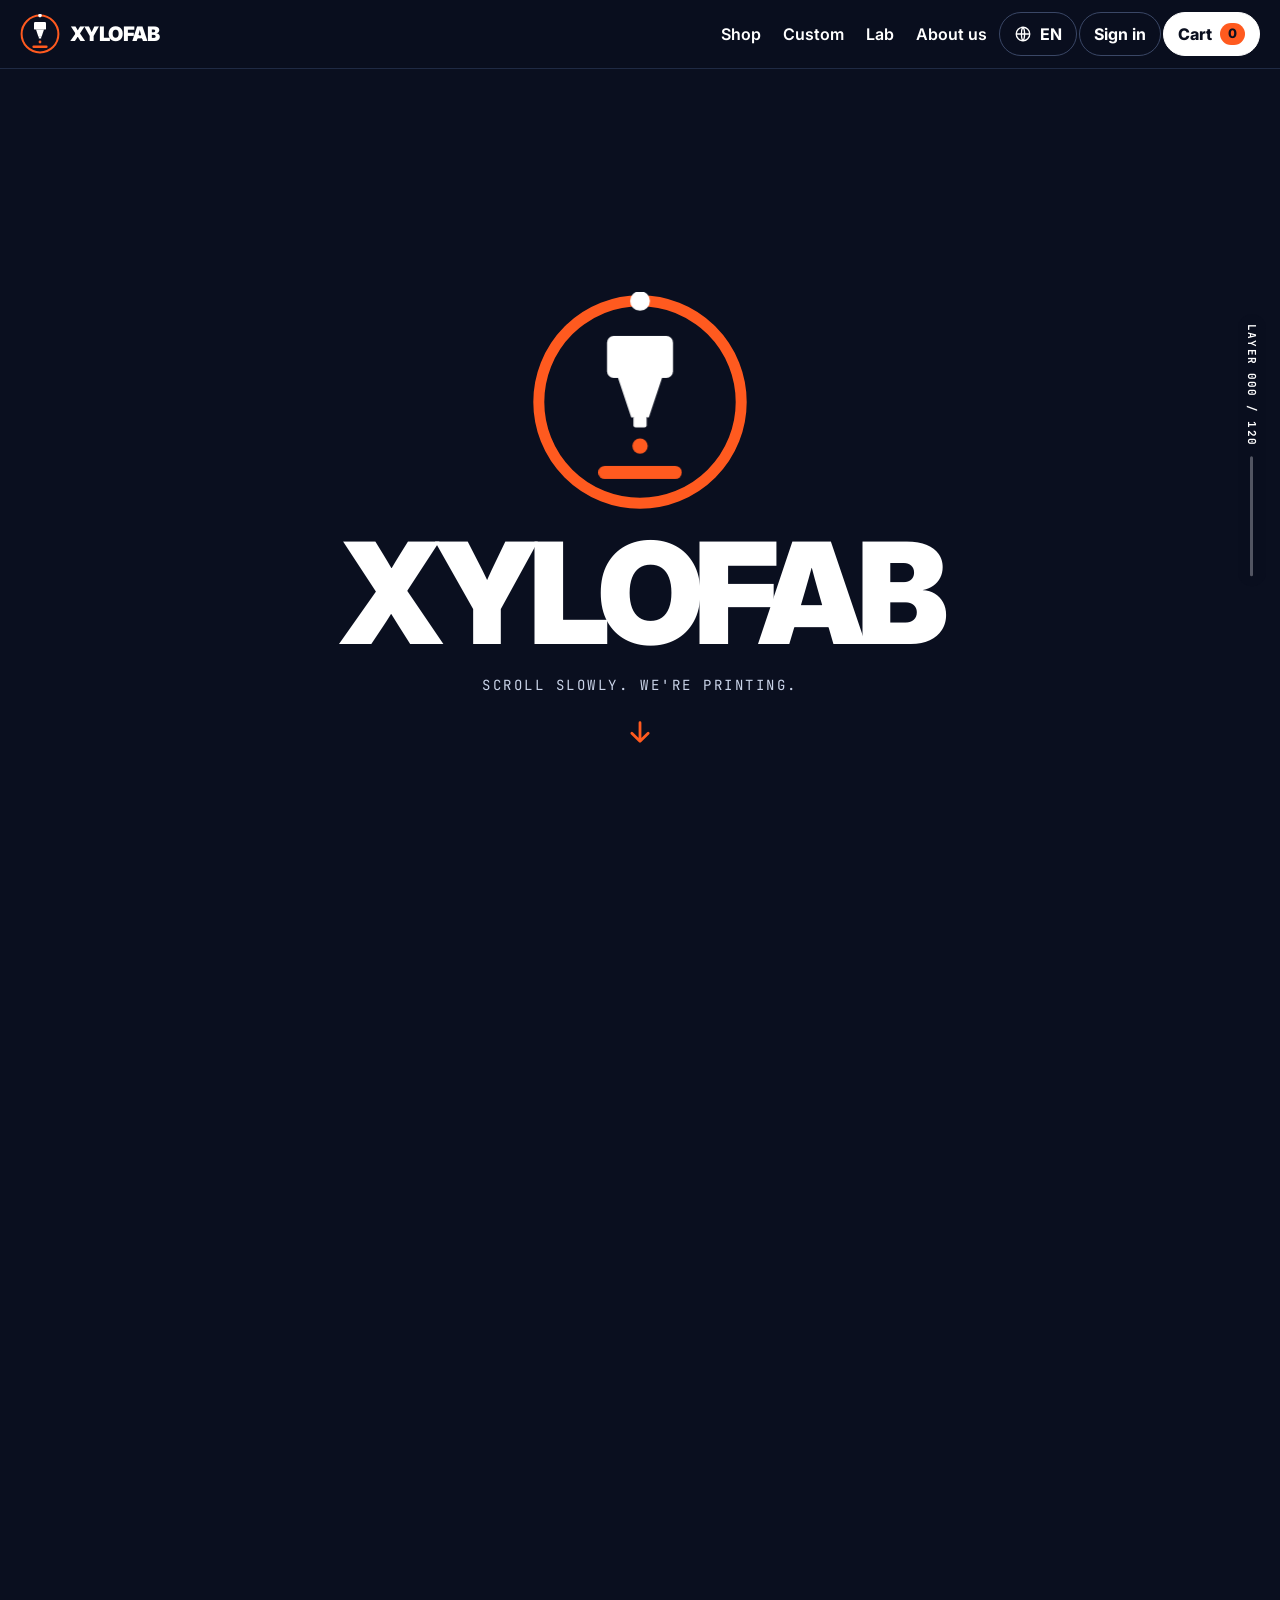
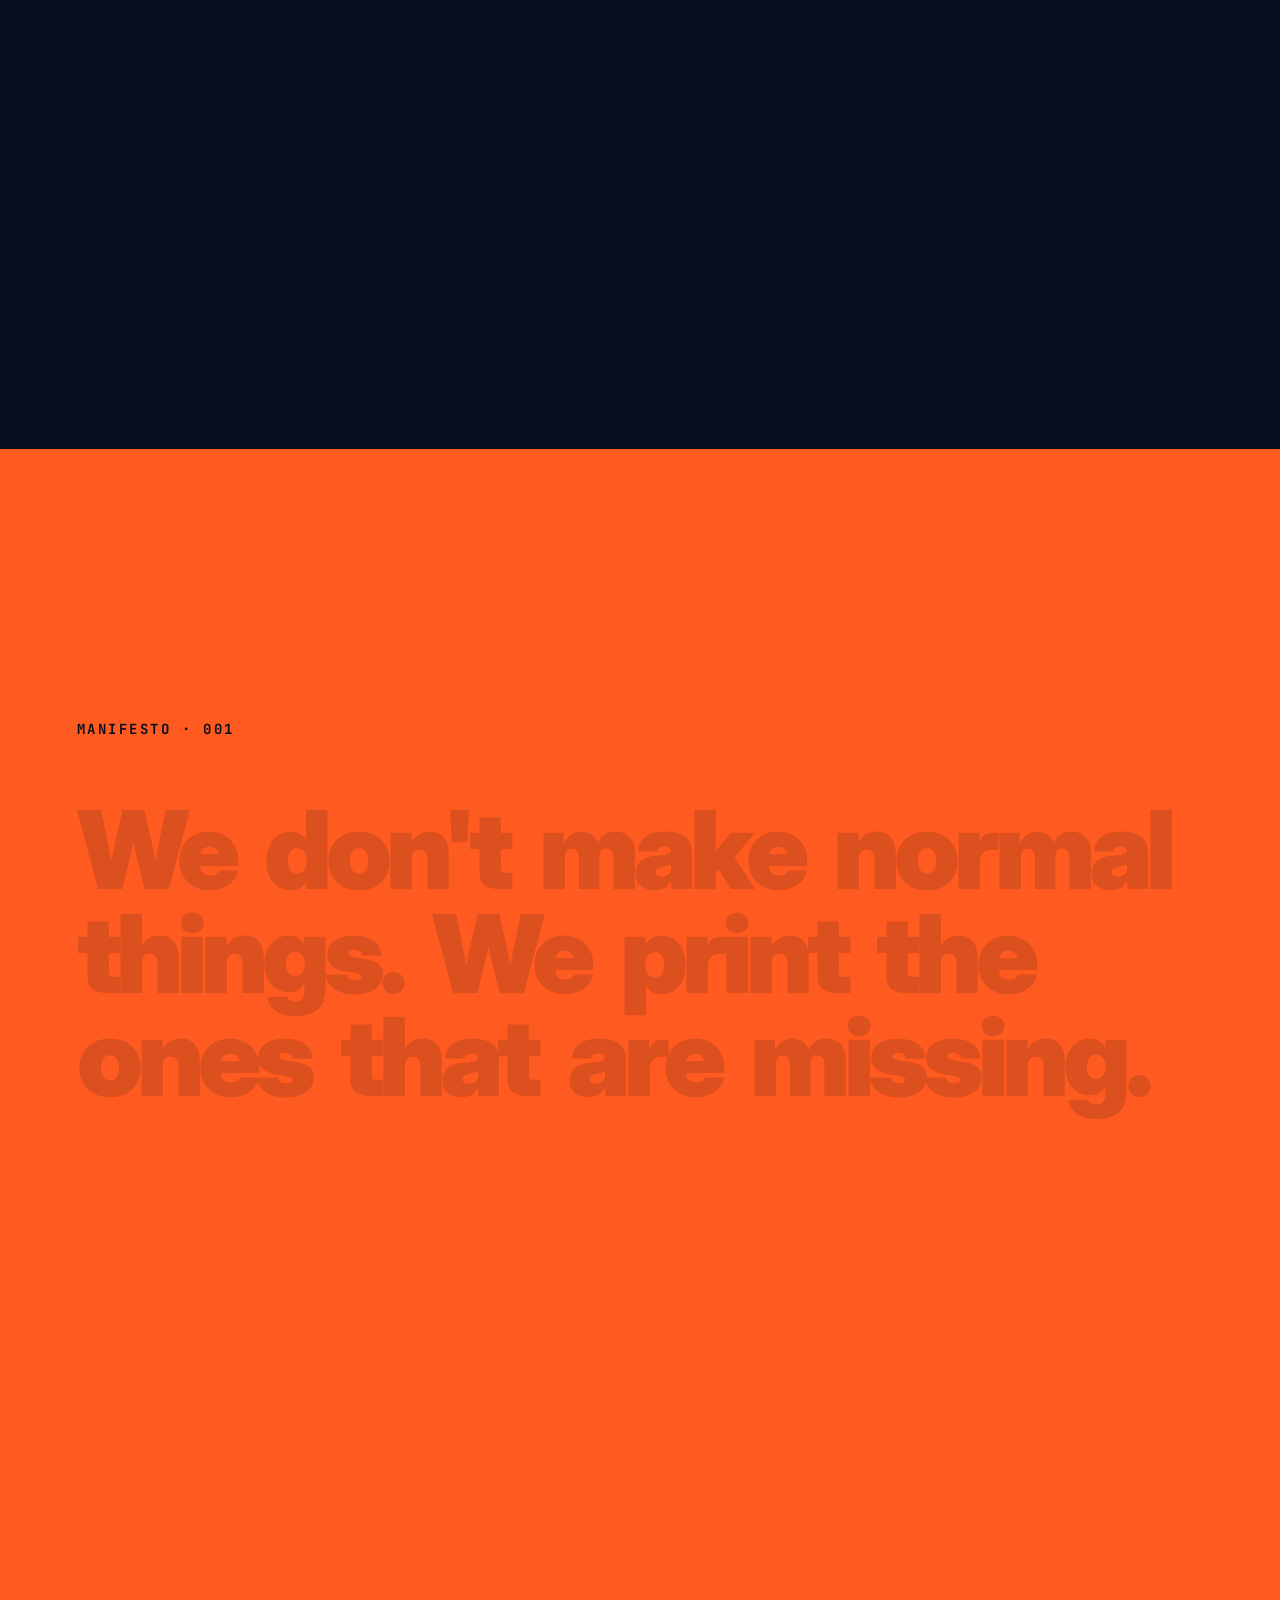
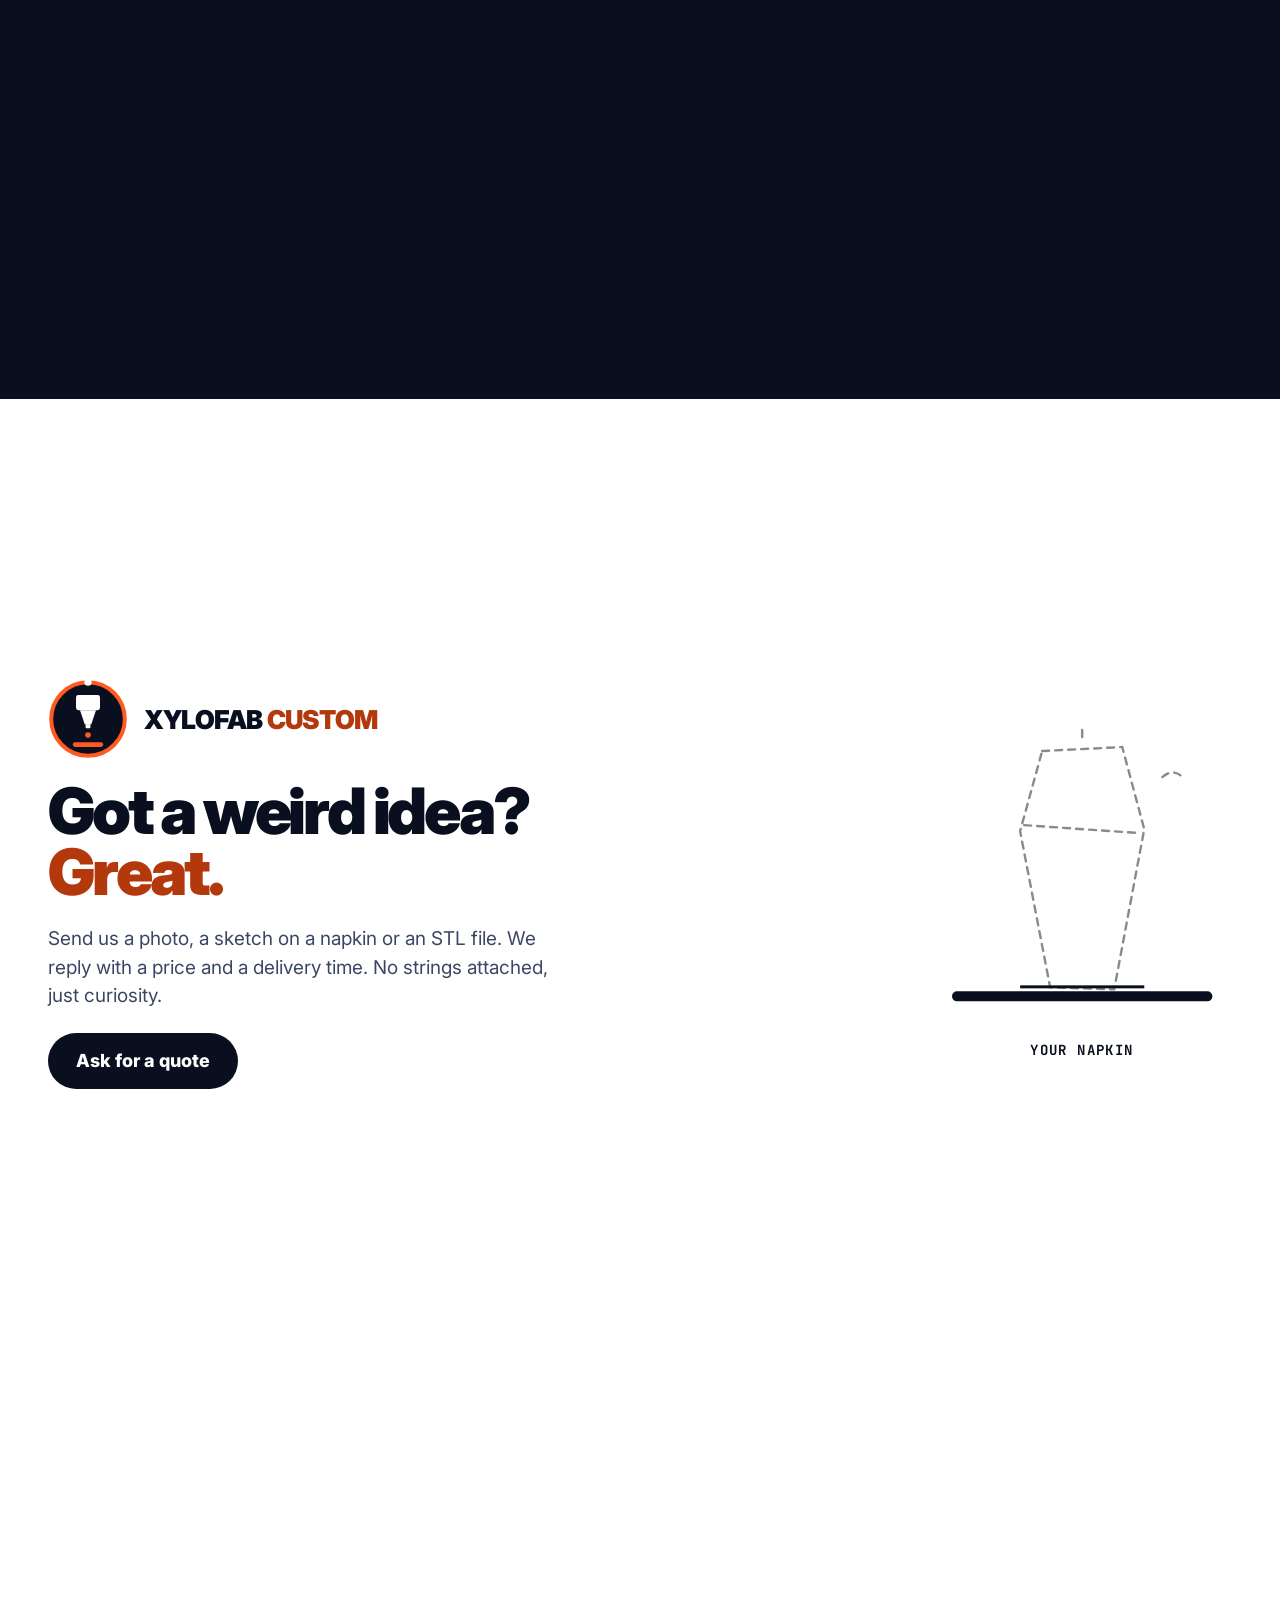
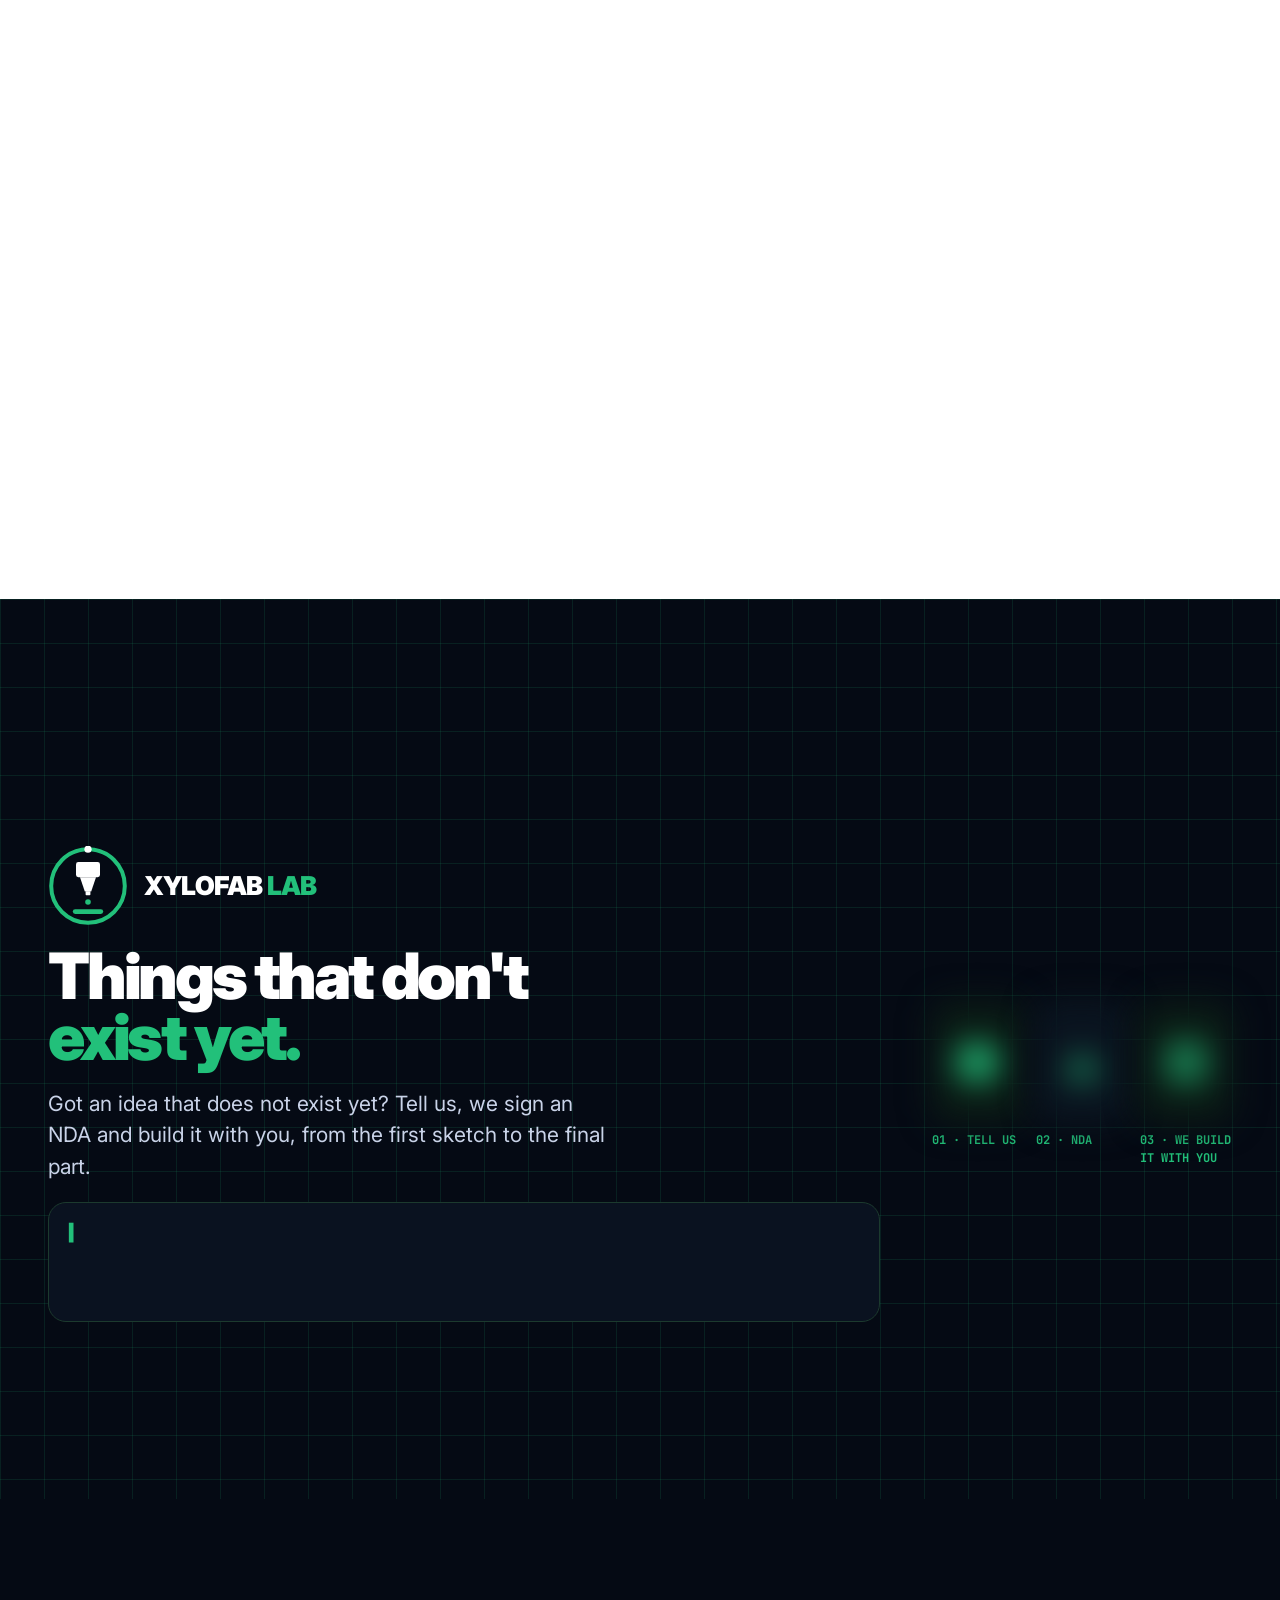
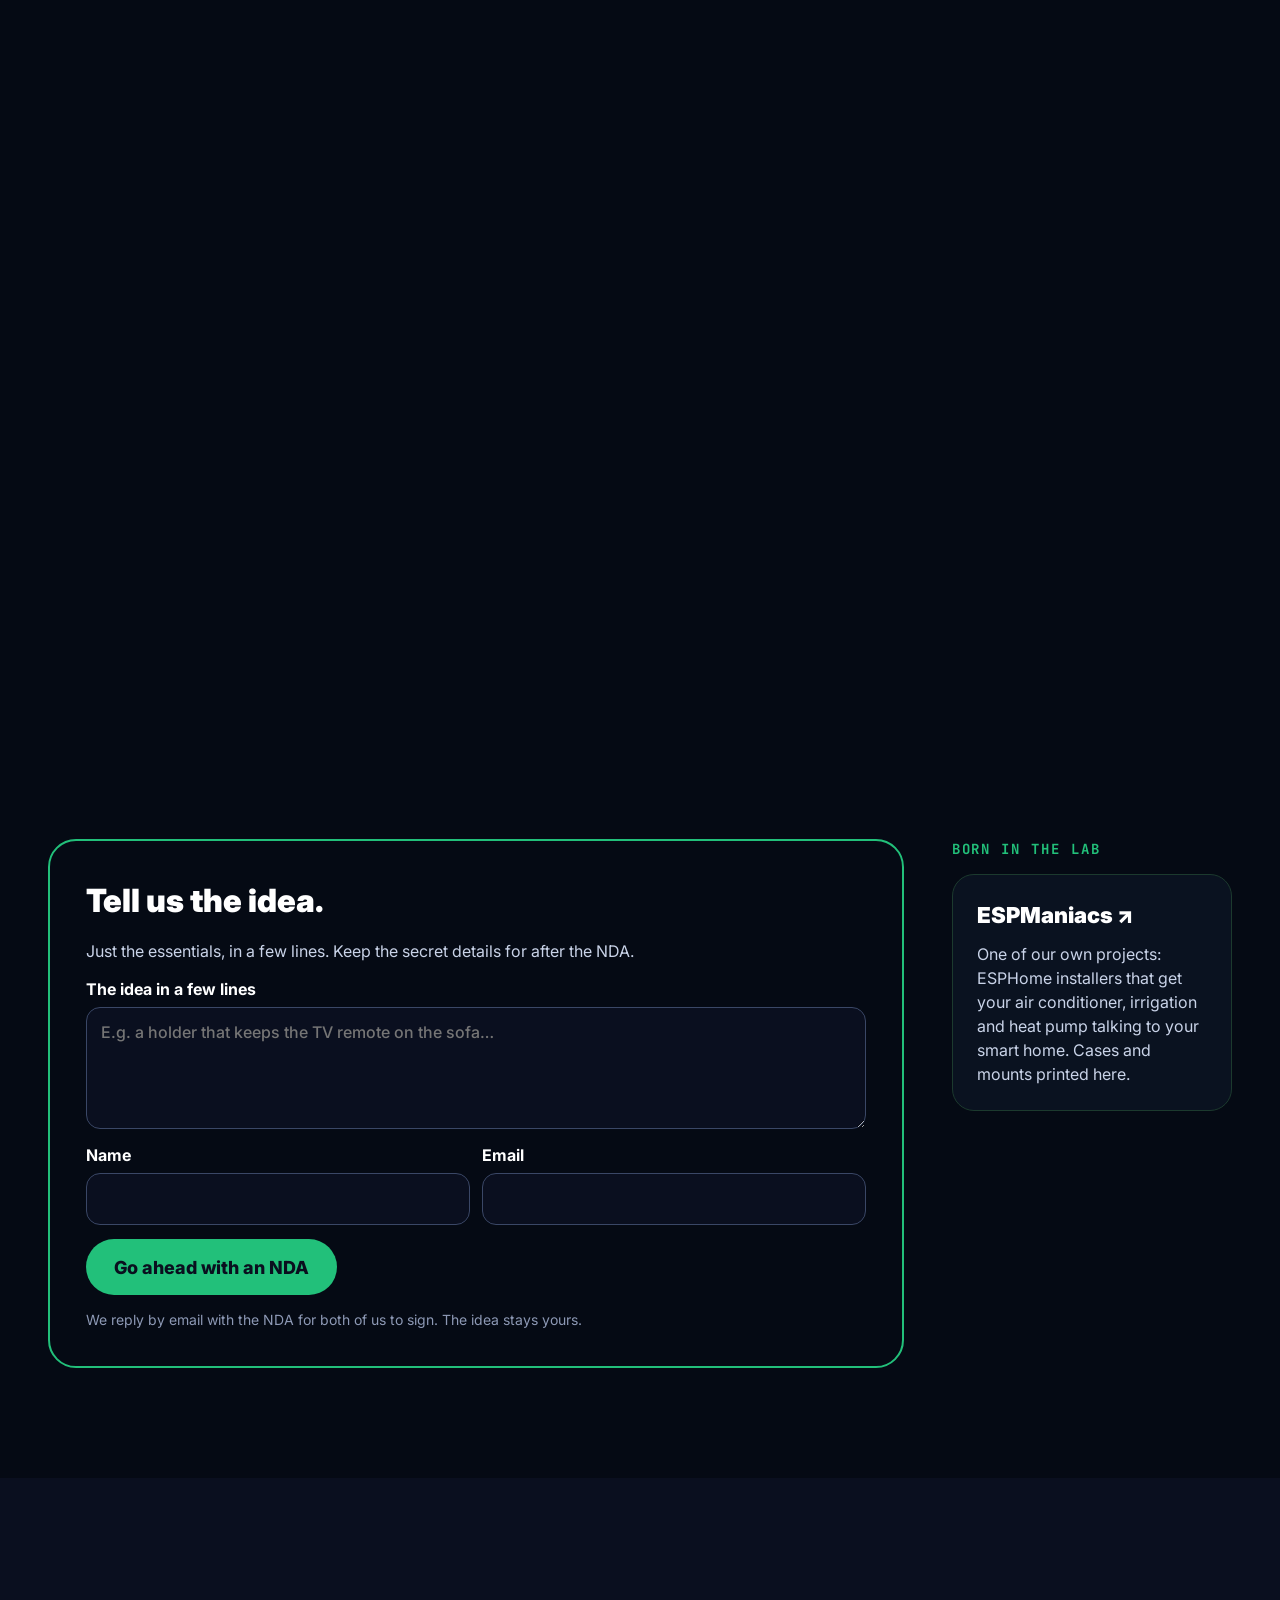
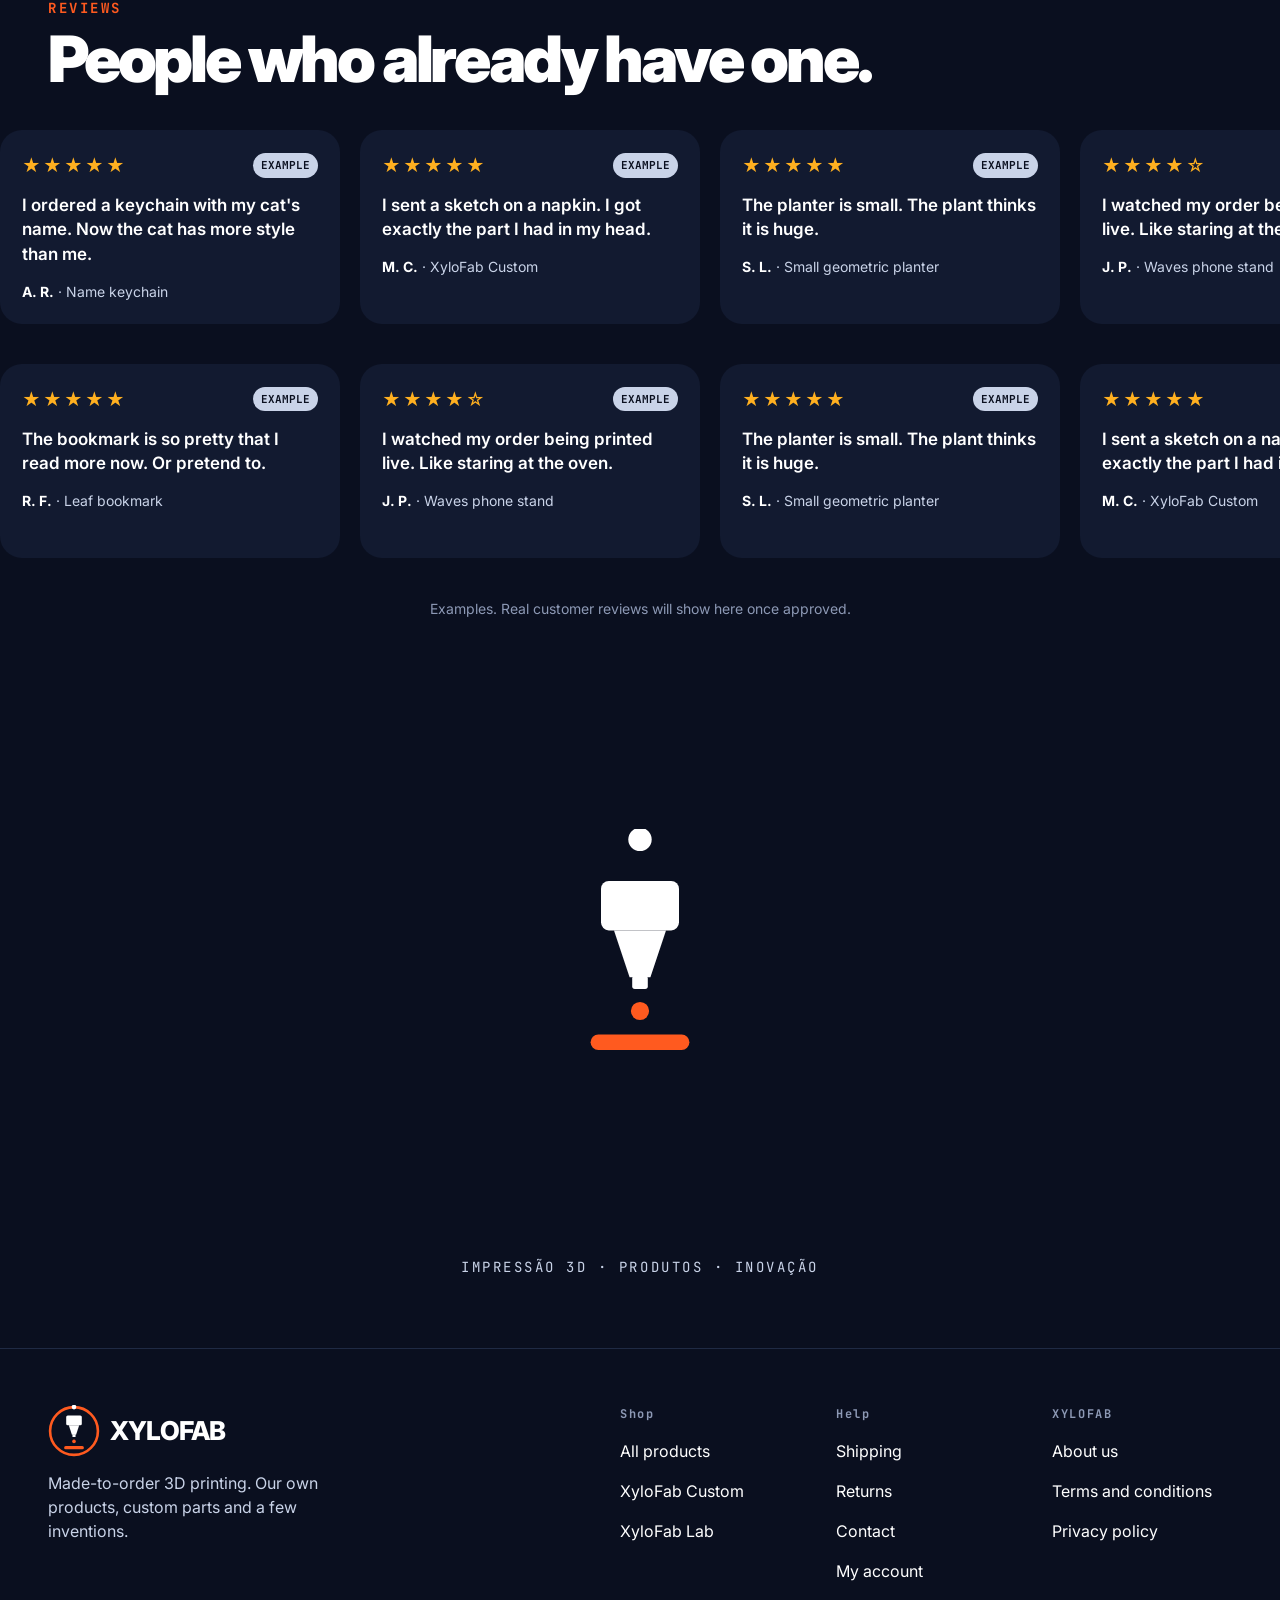
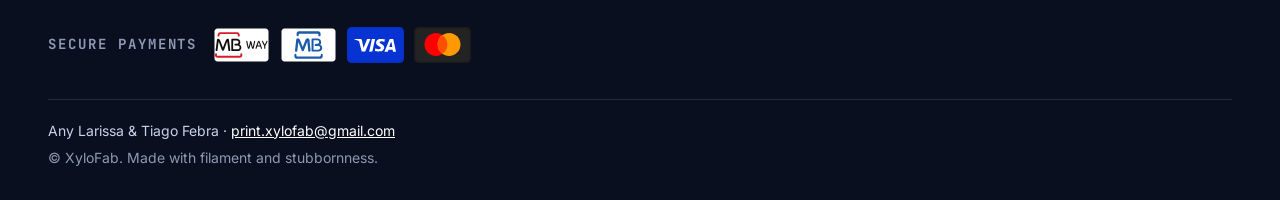
==== commit 6b88d813: "Forçar o browser a carregar a versão nova do código e do estilo Co-Authored-By: Claude Opus 5.5 <nor" ====
--- a/index.html
+++ b/index.html
@@ -22,7 +22,7 @@
 <link rel="apple-touch-icon" href="assets/apple-touch-icon.png">
 <link rel="preconnect" href="https://fonts.googleapis.com">
 <link rel="stylesheet" href="https://fonts.googleapis.com/css2?family=Inter:wght@400;600;800;900&family=JetBrains+Mono:wght@500;700&display=swap">
-<link rel="stylesheet" href="assets/site.css">
+<link rel="stylesheet" href="assets/site.css?v=3">
 <style>
 .stage { position: sticky; top: 0; height: 100svh; overflow: hidden; }
 .draw { stroke-dasharray: 578; animation: draw 1.6s cubic-bezier(.6,.1,.2,1) both; }
@@ -193,7 +193,7 @@
 
 <footer id="site-footer"></footer>
 
-<script src="assets/site.js"></script>
+<script src="assets/site.js?v=3"></script>
 <script>
 (function () {
   var cl = function (v) { return Math.max(0, Math.min(1, v)); };
--- a/assets/site.css
+++ b/assets/site.css
@@ -146,7 +146,7 @@
   *, *::before, *::after { animation: none !important; transition: none !important; scroll-behavior: auto !important; }
 }
 
-.pay-logo { min-width: 0; padding: 4px 10px; }
-.pay-logo img { display: block; height: 26px; width: auto; }
+.pay-logo { min-width: 0; height: auto; padding: 0; background: none; border-radius: 6px; }
+.pay-logo img { display: block; height: 36px; width: auto; }
 .method-logos { display: flex; gap: 8px; flex-wrap: wrap; margin-bottom: 4px; }
-.method-logos .pay-chip { height: 36px; }
+.method-logos .pay-logo img { height: 30px; }
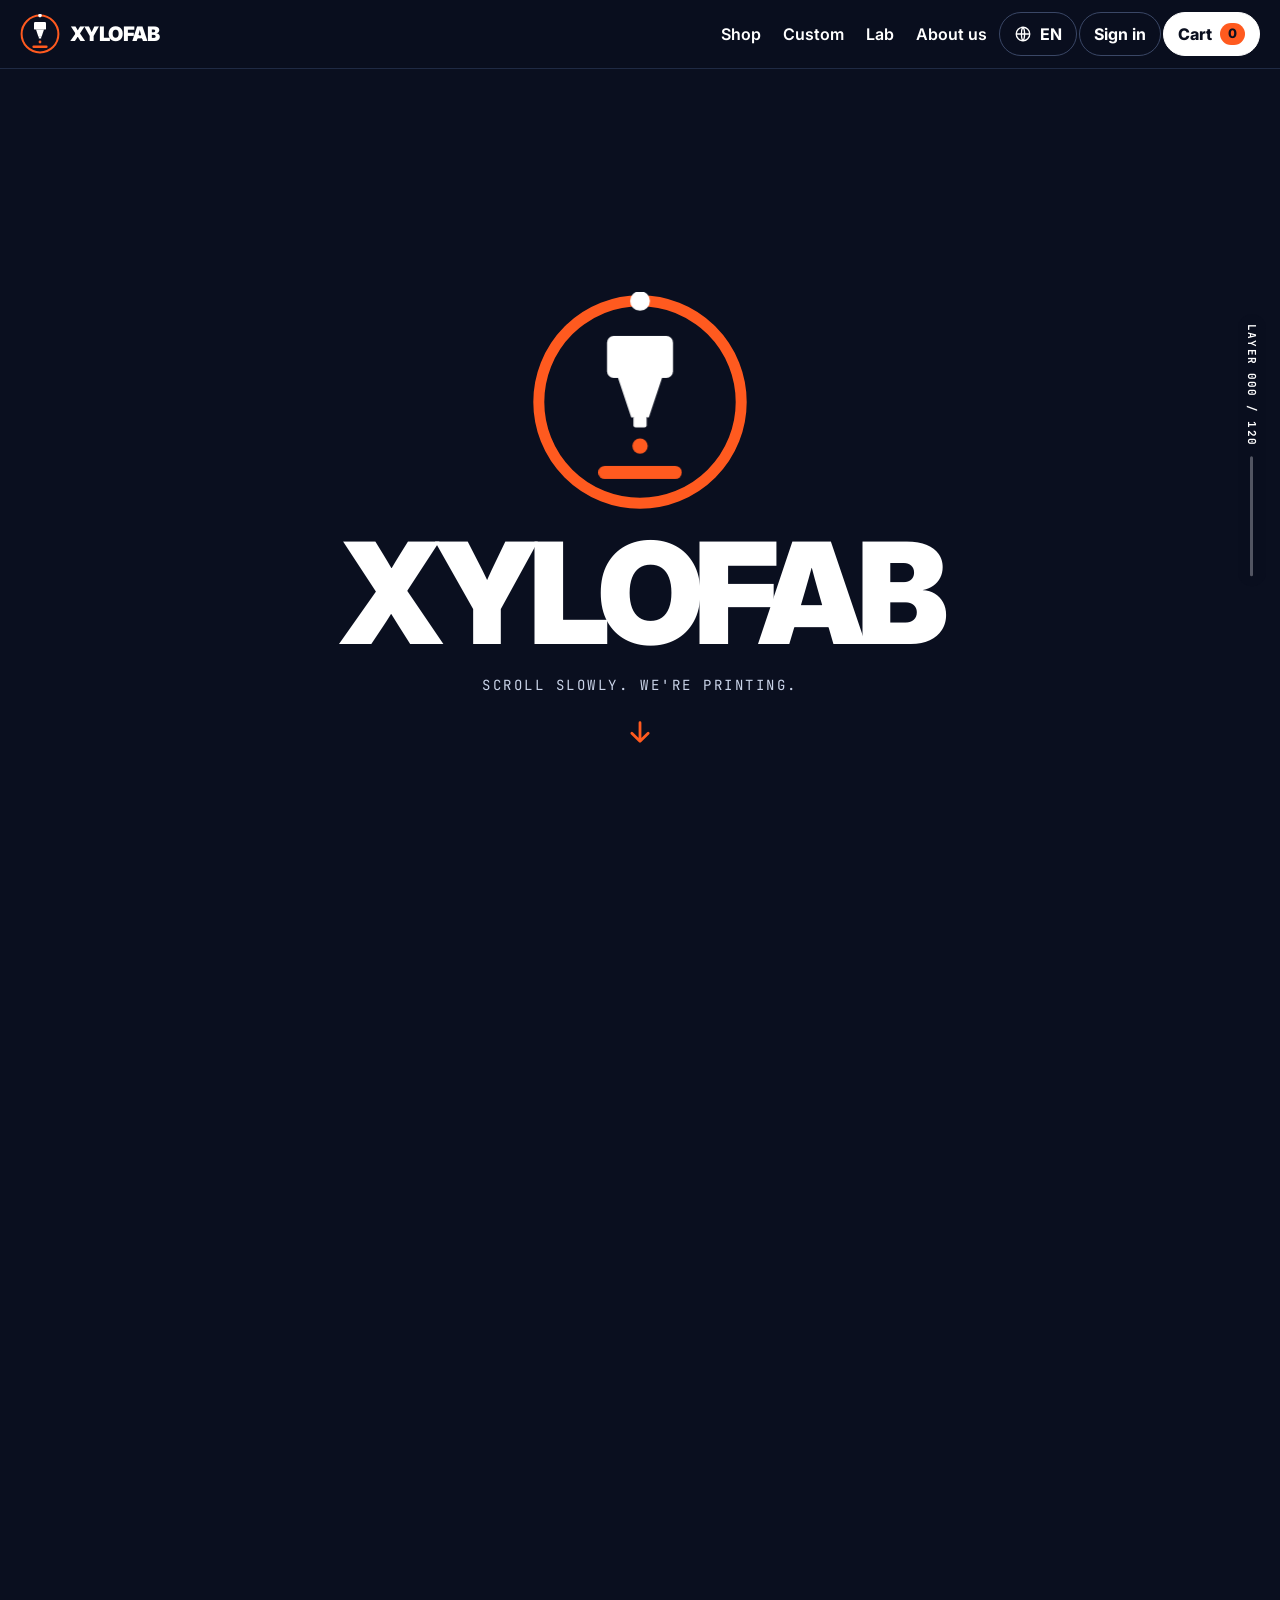
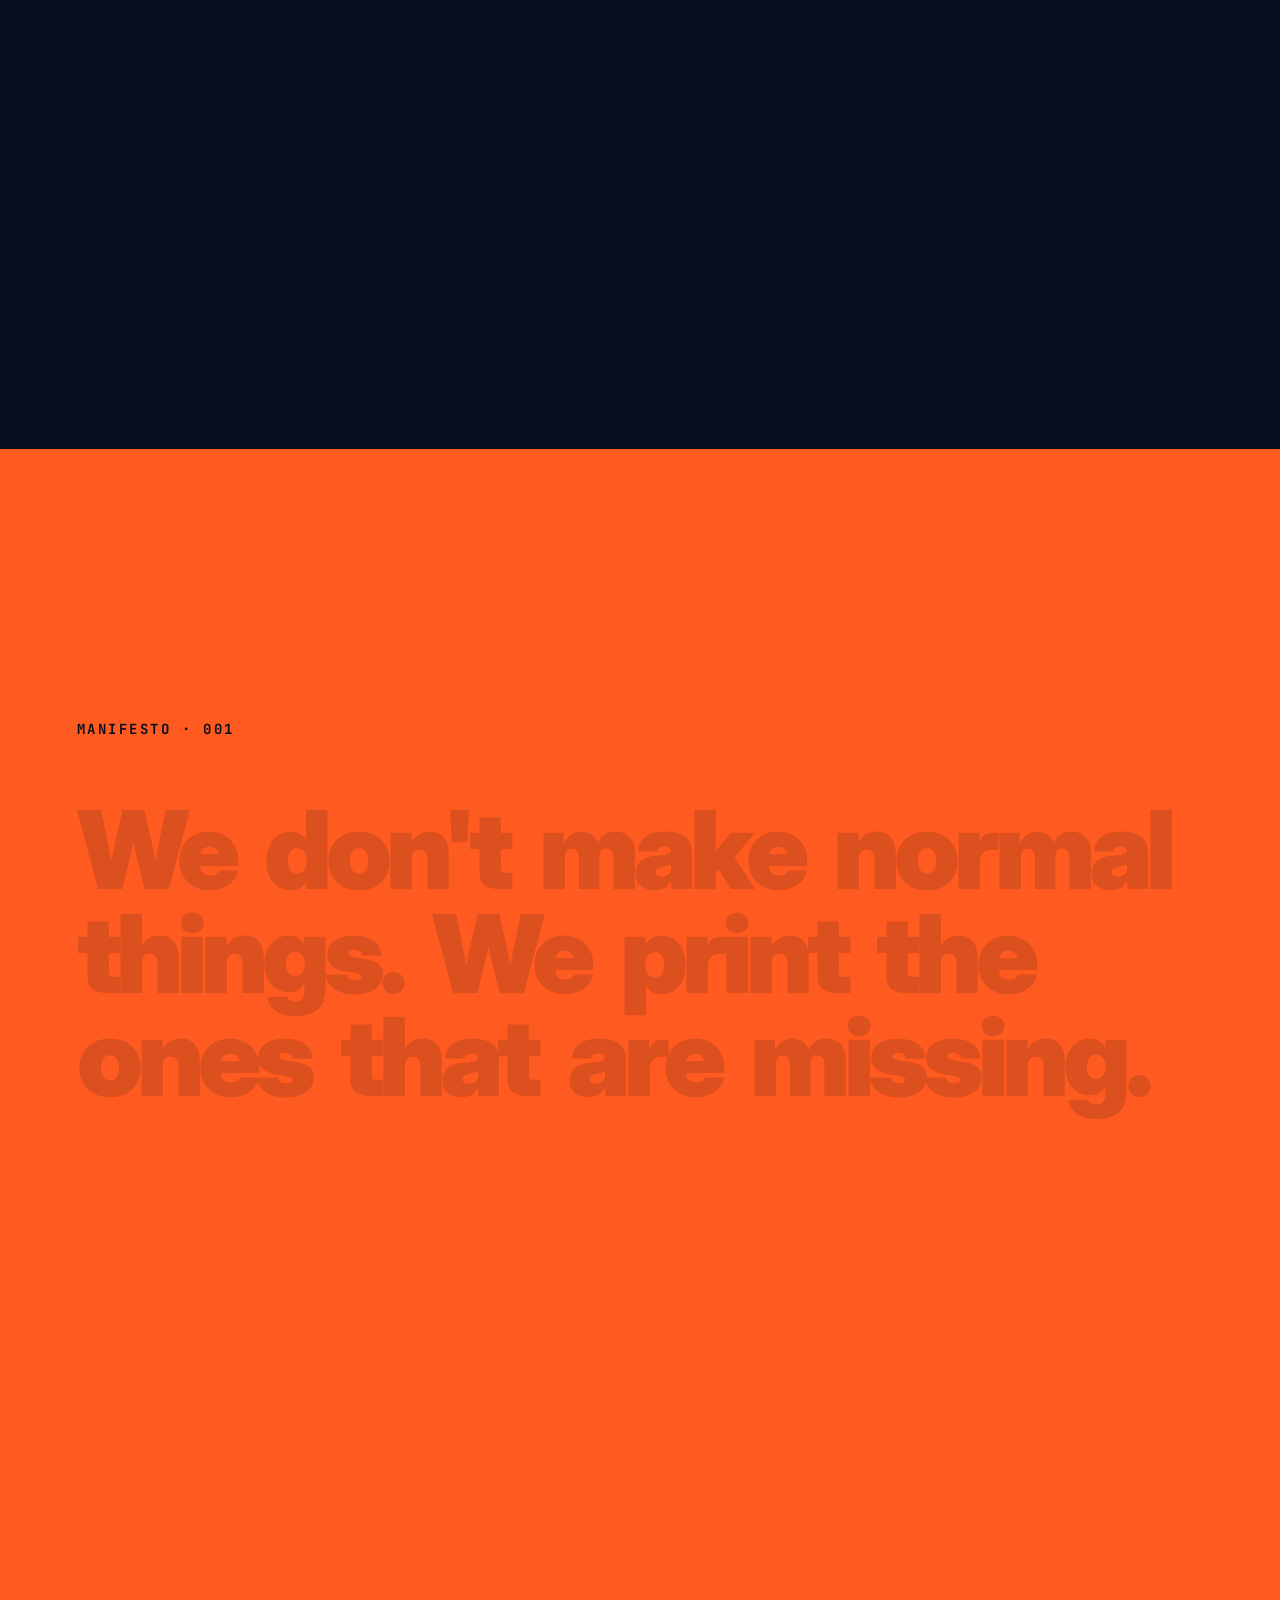
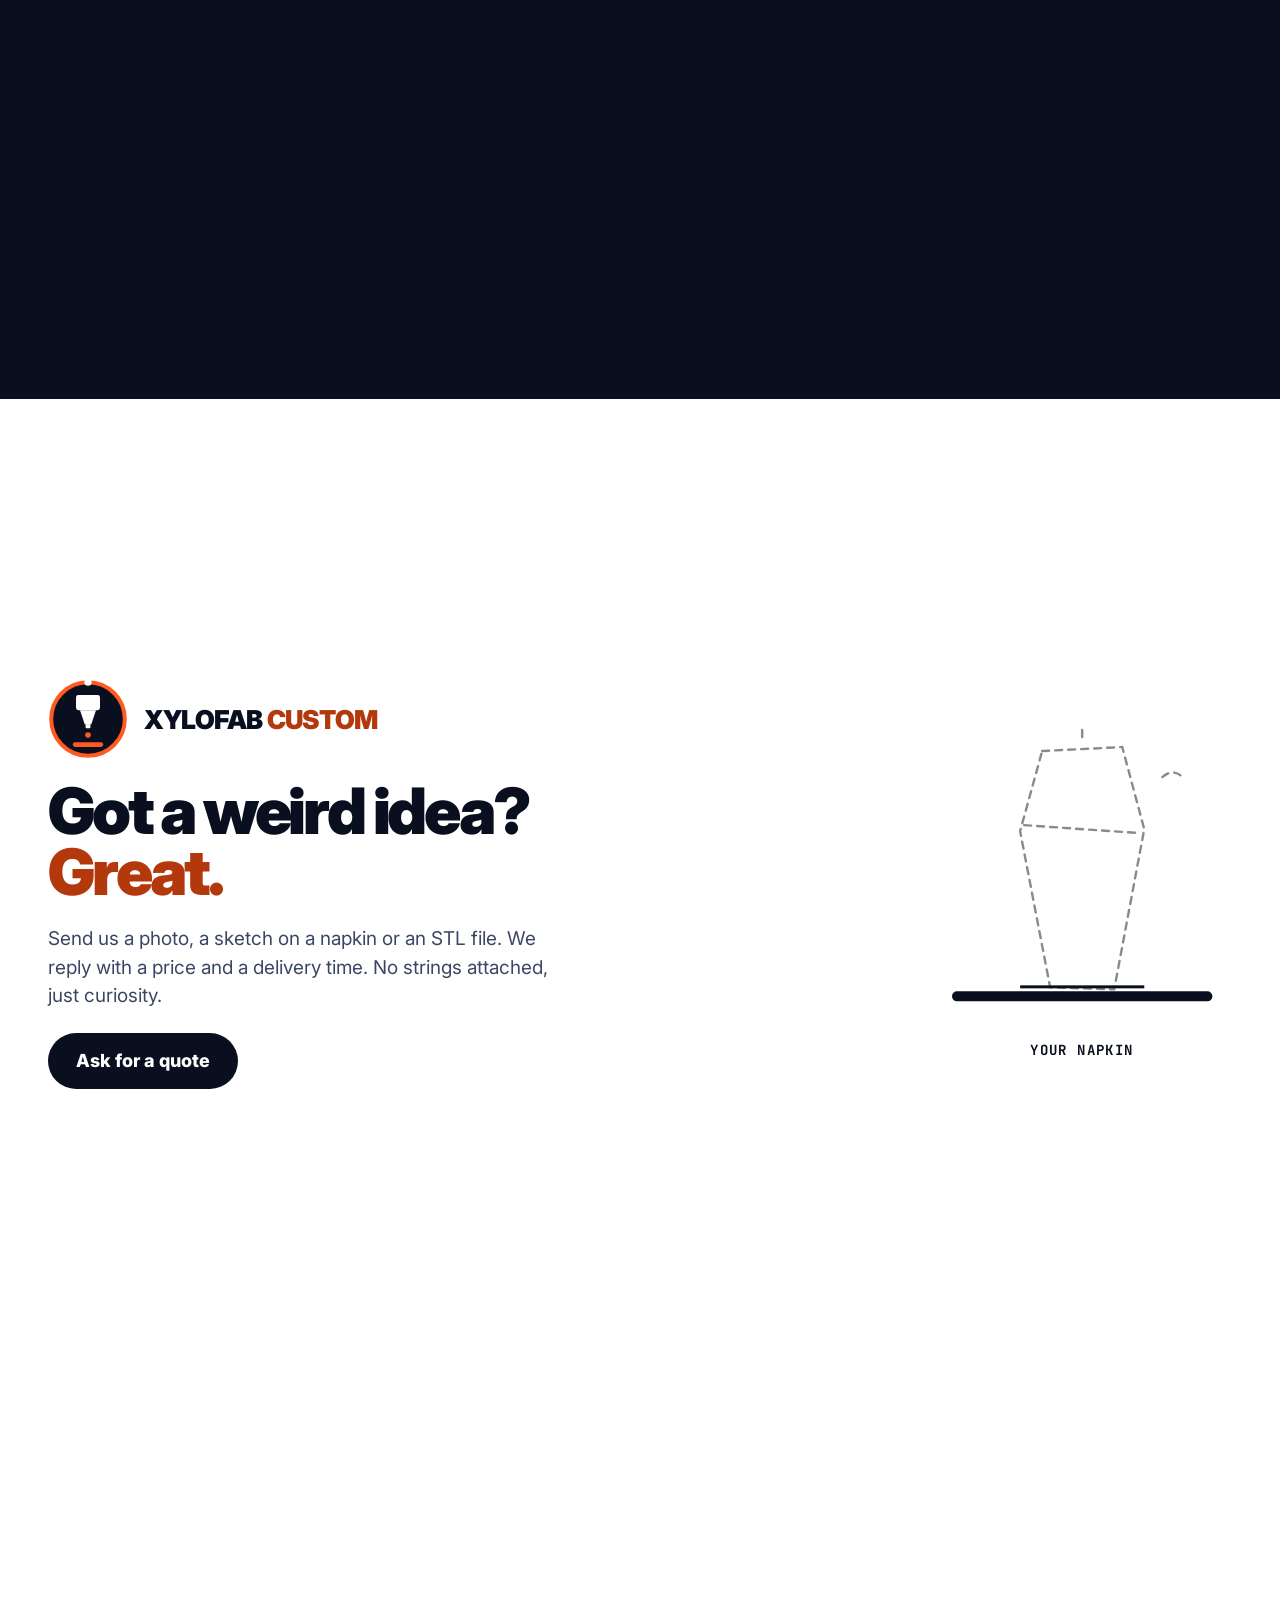
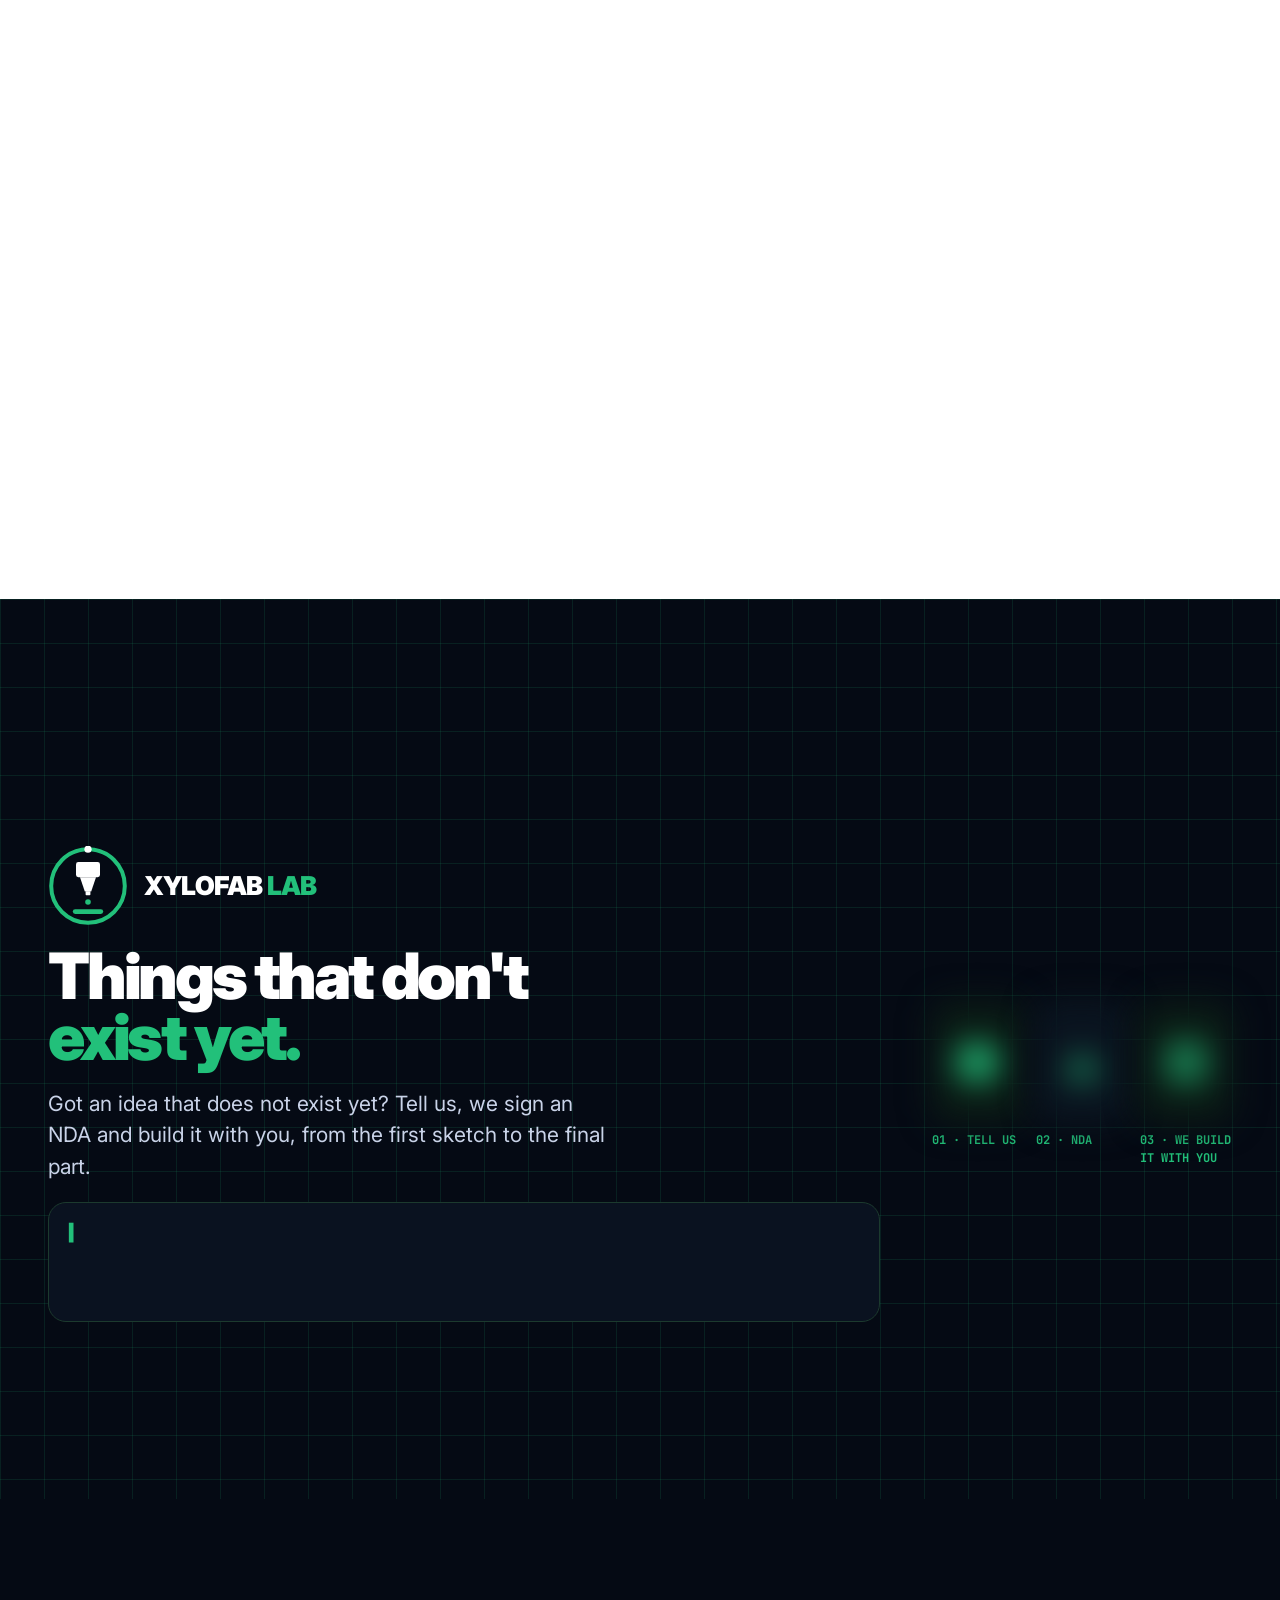
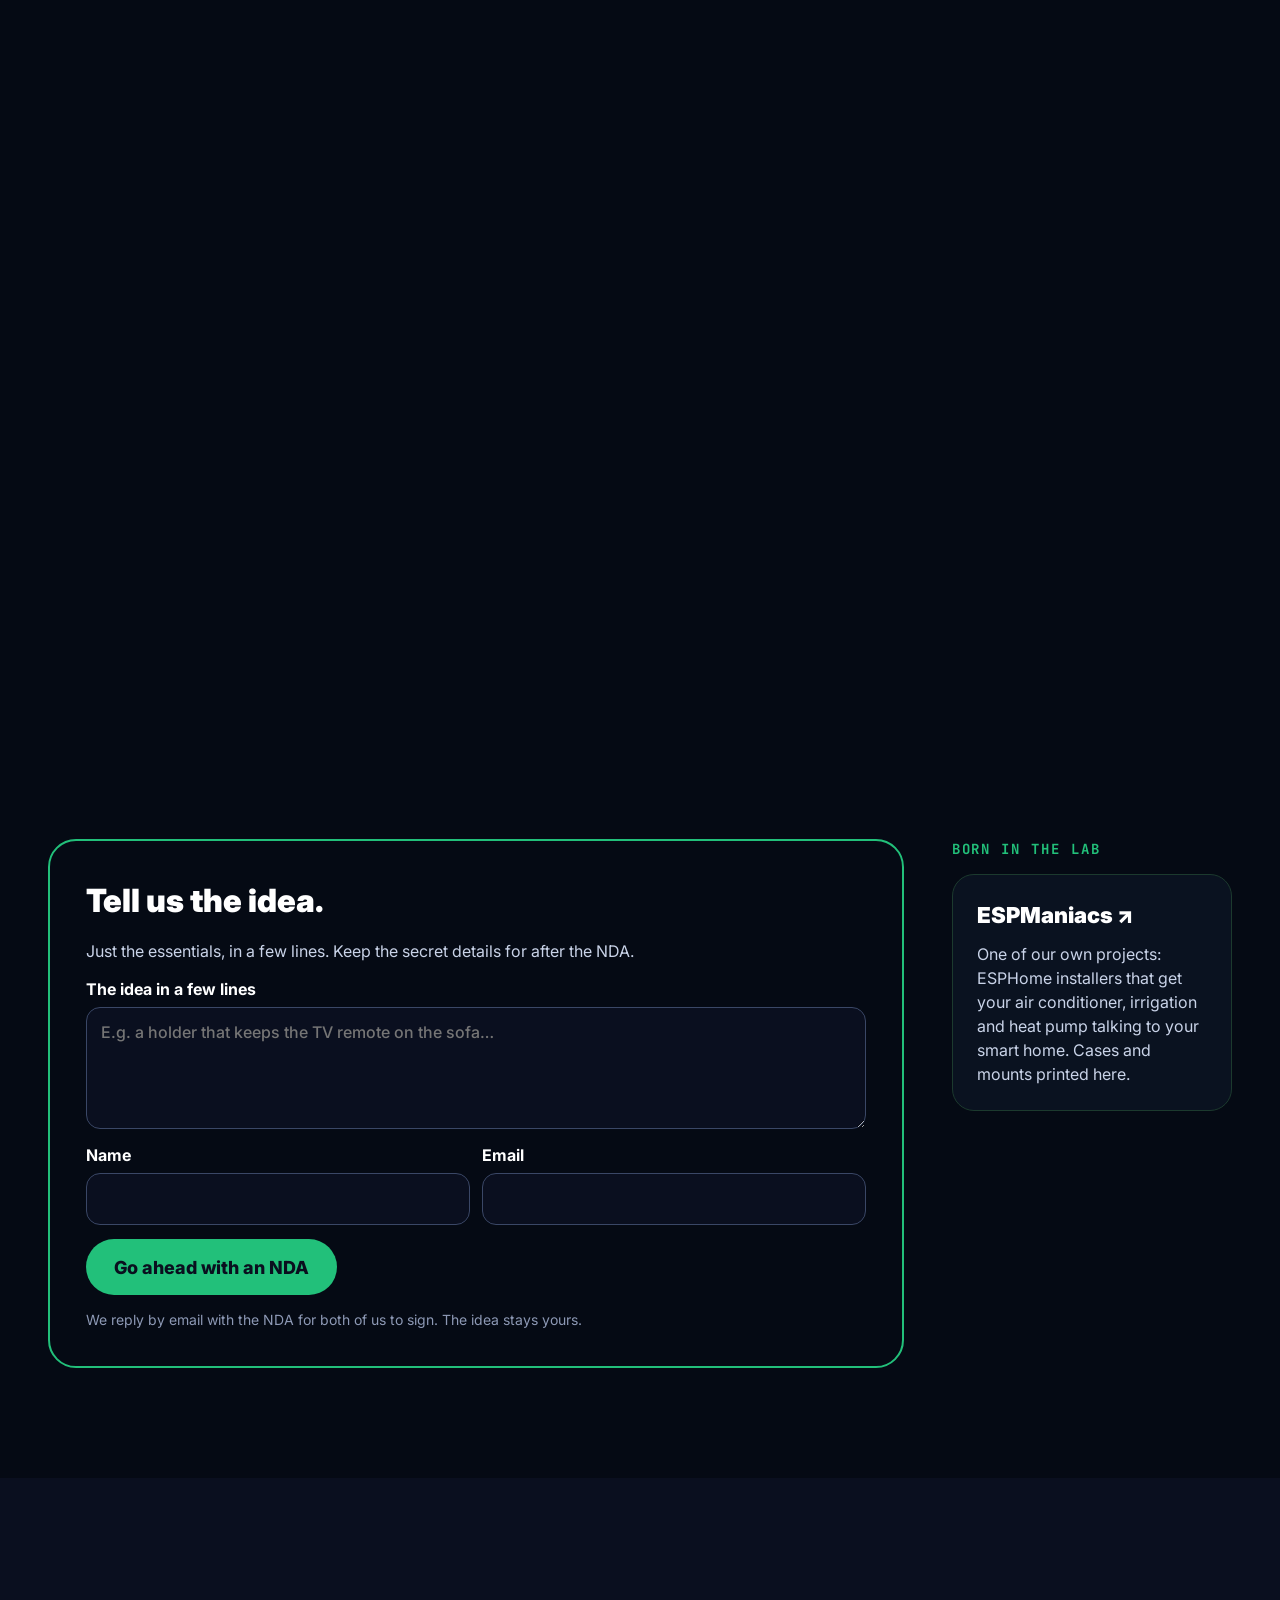
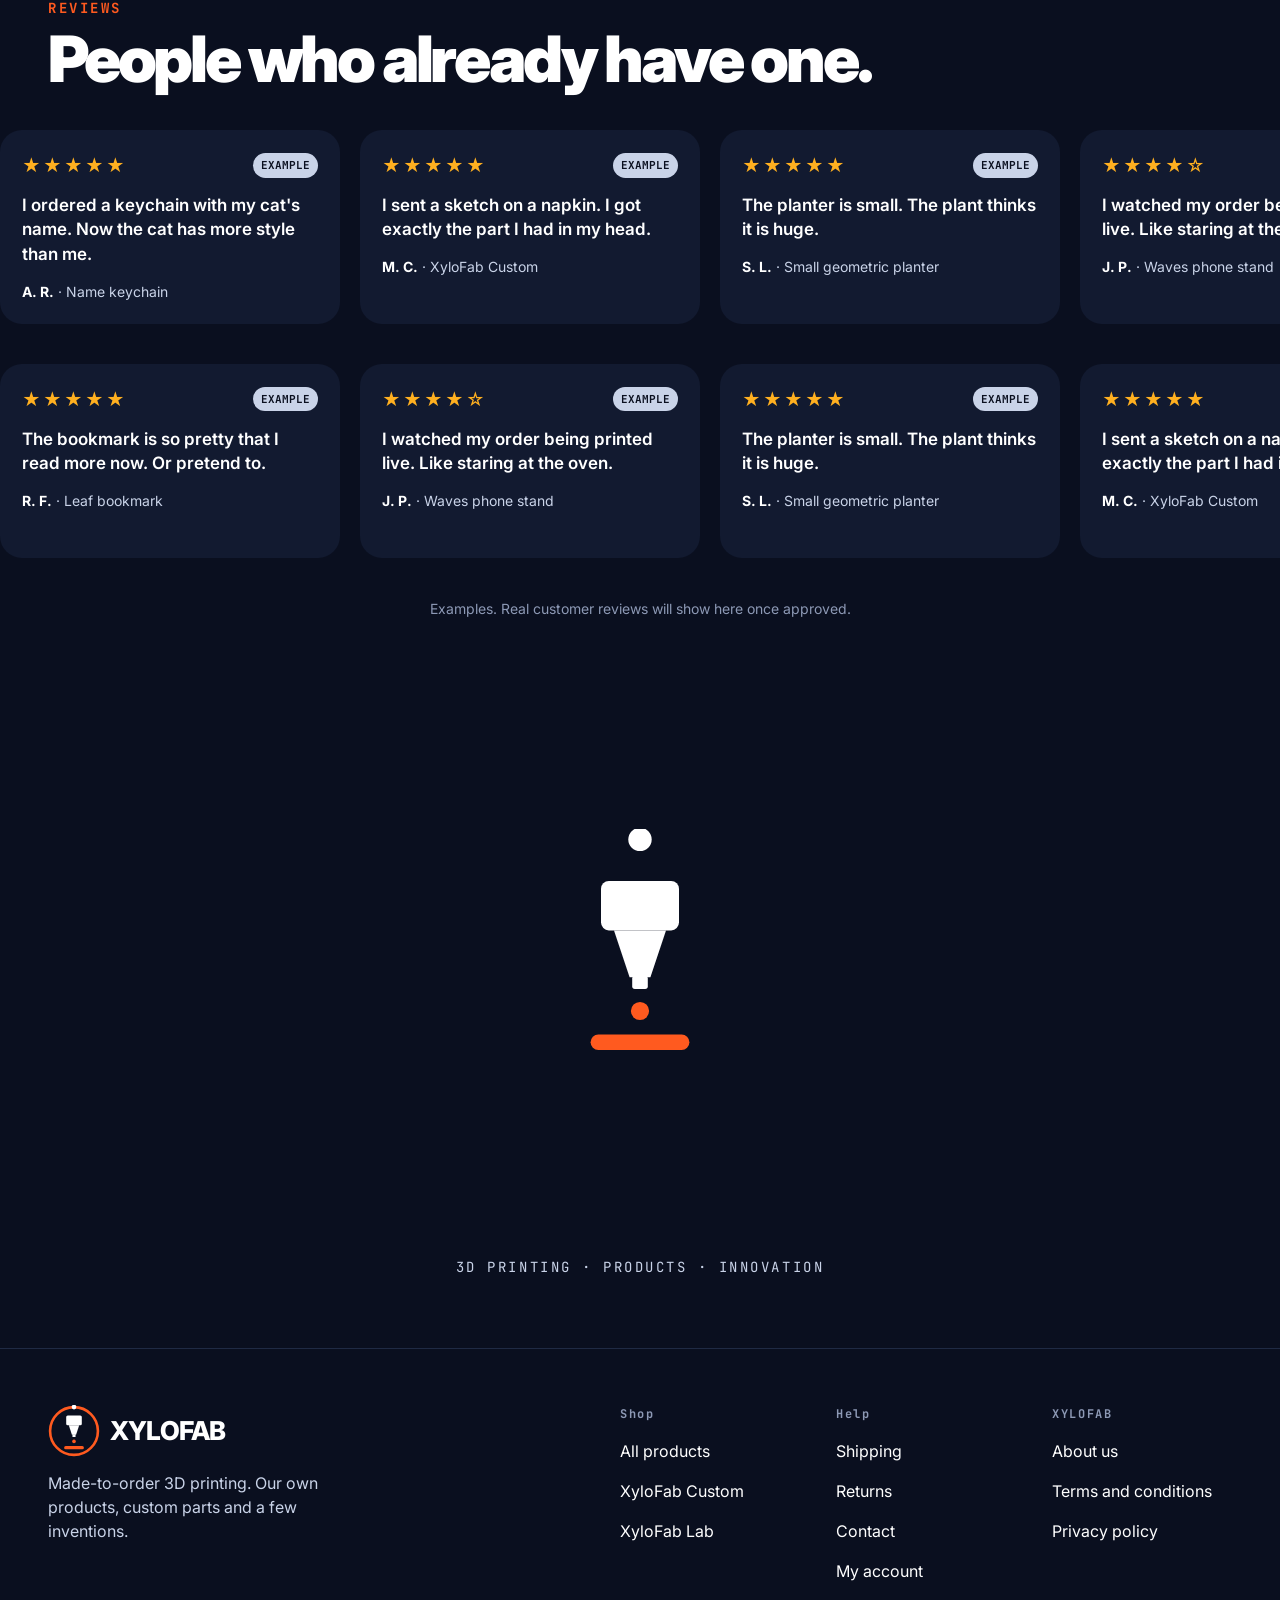
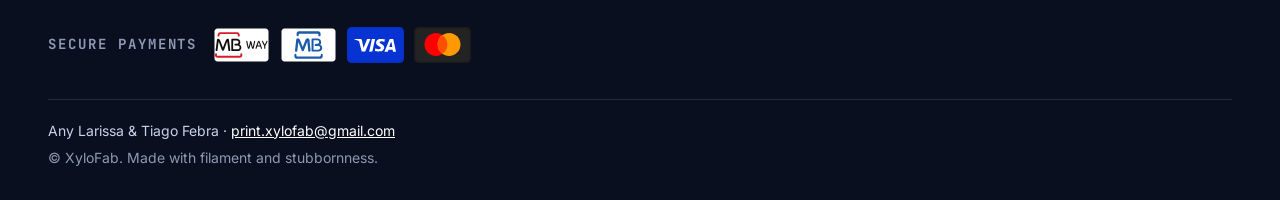
==== commit 11ed4c59: "Traduzir a frase final da página inicial Co-Authored-By: Claude Opus 5.5 <noreply@anthropic.com> Cla" ====
--- a/index.html
+++ b/index.html
@@ -187,13 +187,13 @@
 <g id="end-in" opacity="0"><circle cx="100" cy="8" r="9" fill="#fff"/><rect x="70" y="40" width="60" height="38" rx="6" fill="#fff"/><polygon points="80,78 120,78 108,114 92,114" fill="#fff"/><rect x="94" y="113" width="12" height="10" rx="2" fill="#fff"/><circle cx="100" cy="140" r="7" fill="#FF5A1F"/><rect x="62" y="158" width="76" height="12" rx="6" fill="#FF5A1F"/></g>
 </svg>
 <span id="end-word" style="font-size: clamp(3rem, 10vw, 7.5rem); font-weight: 800; letter-spacing: -.03em; line-height: 1; opacity: 0">XYLOFAB</span>
-<p class="mono" style="margin: 0; font-size: 14px; letter-spacing: .18em; color: var(--mist)">IMPRESSÃO 3D · PRODUTOS · INOVAÇÃO</p>
+<p class="mono" style="margin: 0; font-size: 14px; letter-spacing: .18em; color: var(--mist)"><span data-lang="pt">IMPRESSÃO 3D · PRODUTOS · INOVAÇÃO</span><span data-lang="en" hidden>3D PRINTING · PRODUCTS · INNOVATION</span></p>
 </section>
 </main>
 
 <footer id="site-footer"></footer>
 
-<script src="assets/site.js?v=3"></script>
+<script src="assets/site.js?v=4"></script>
 <script>
 (function () {
   var cl = function (v) { return Math.max(0, Math.min(1, v)); };
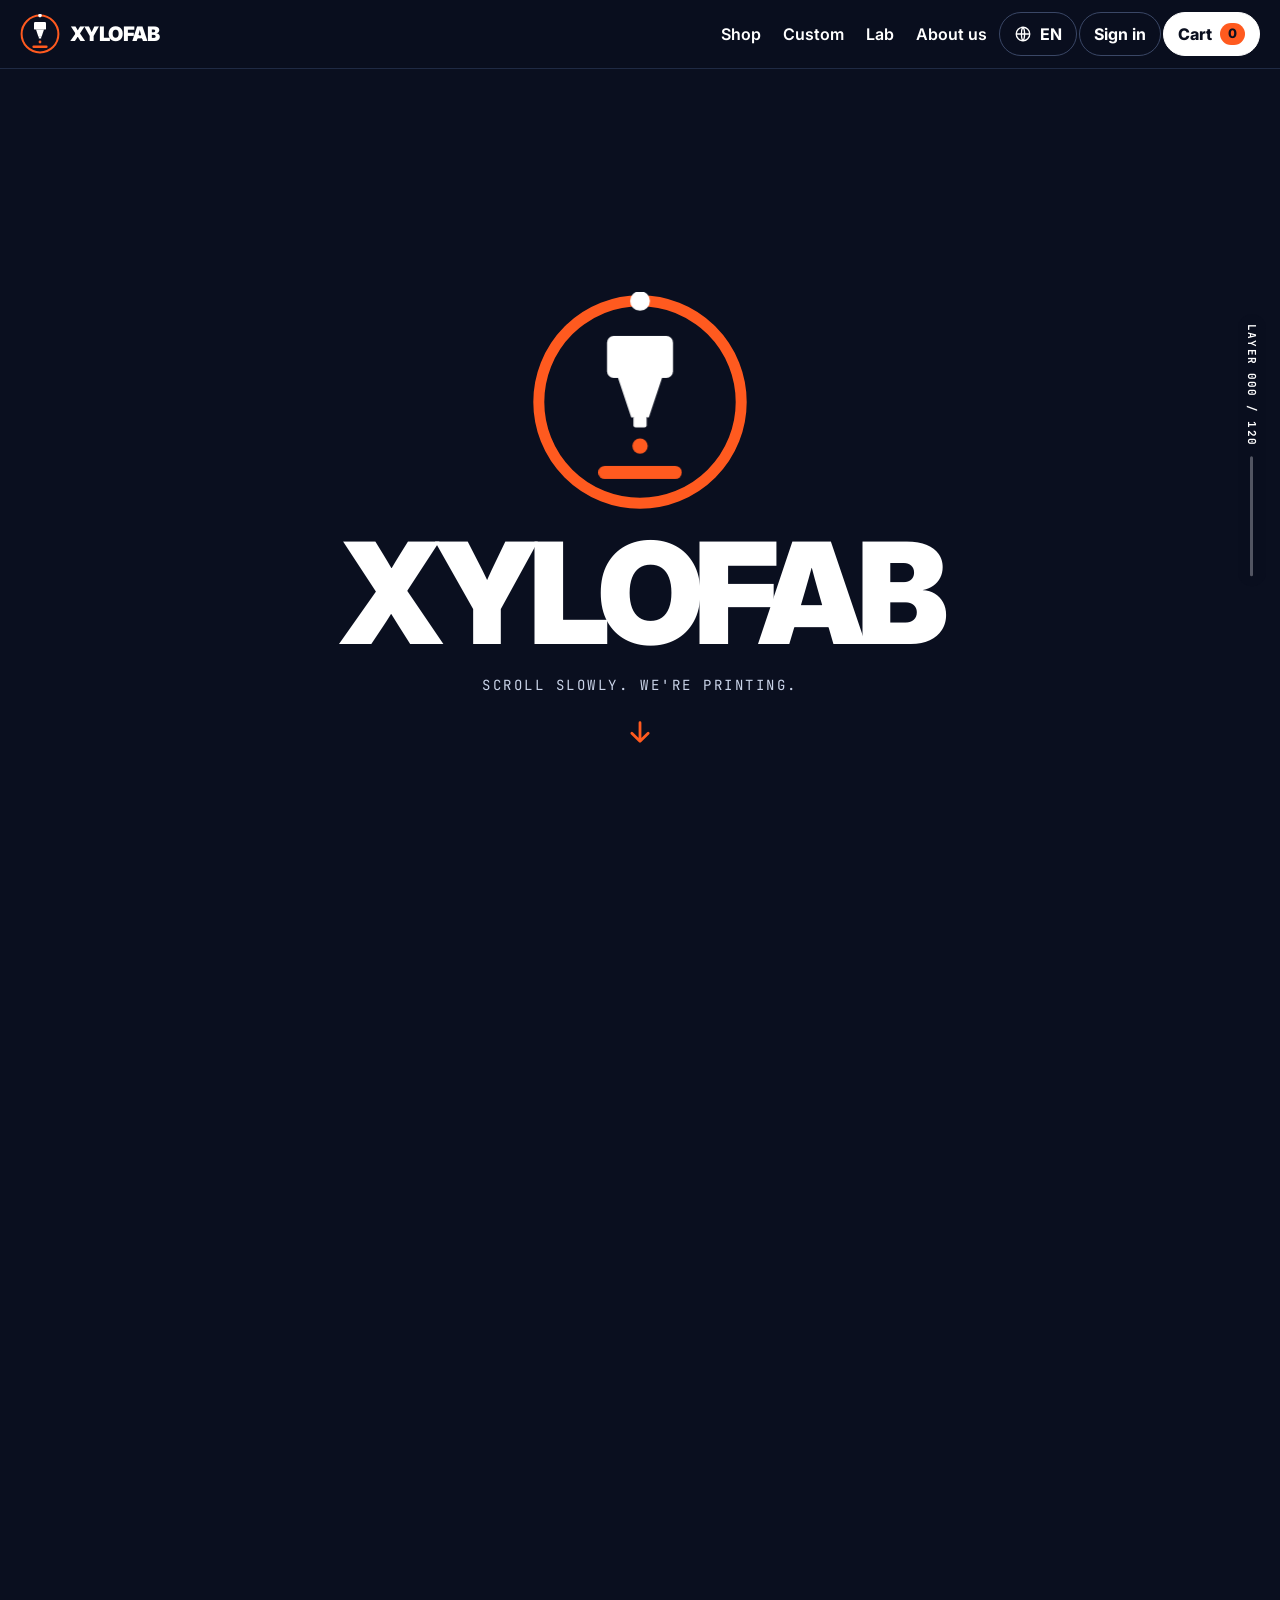
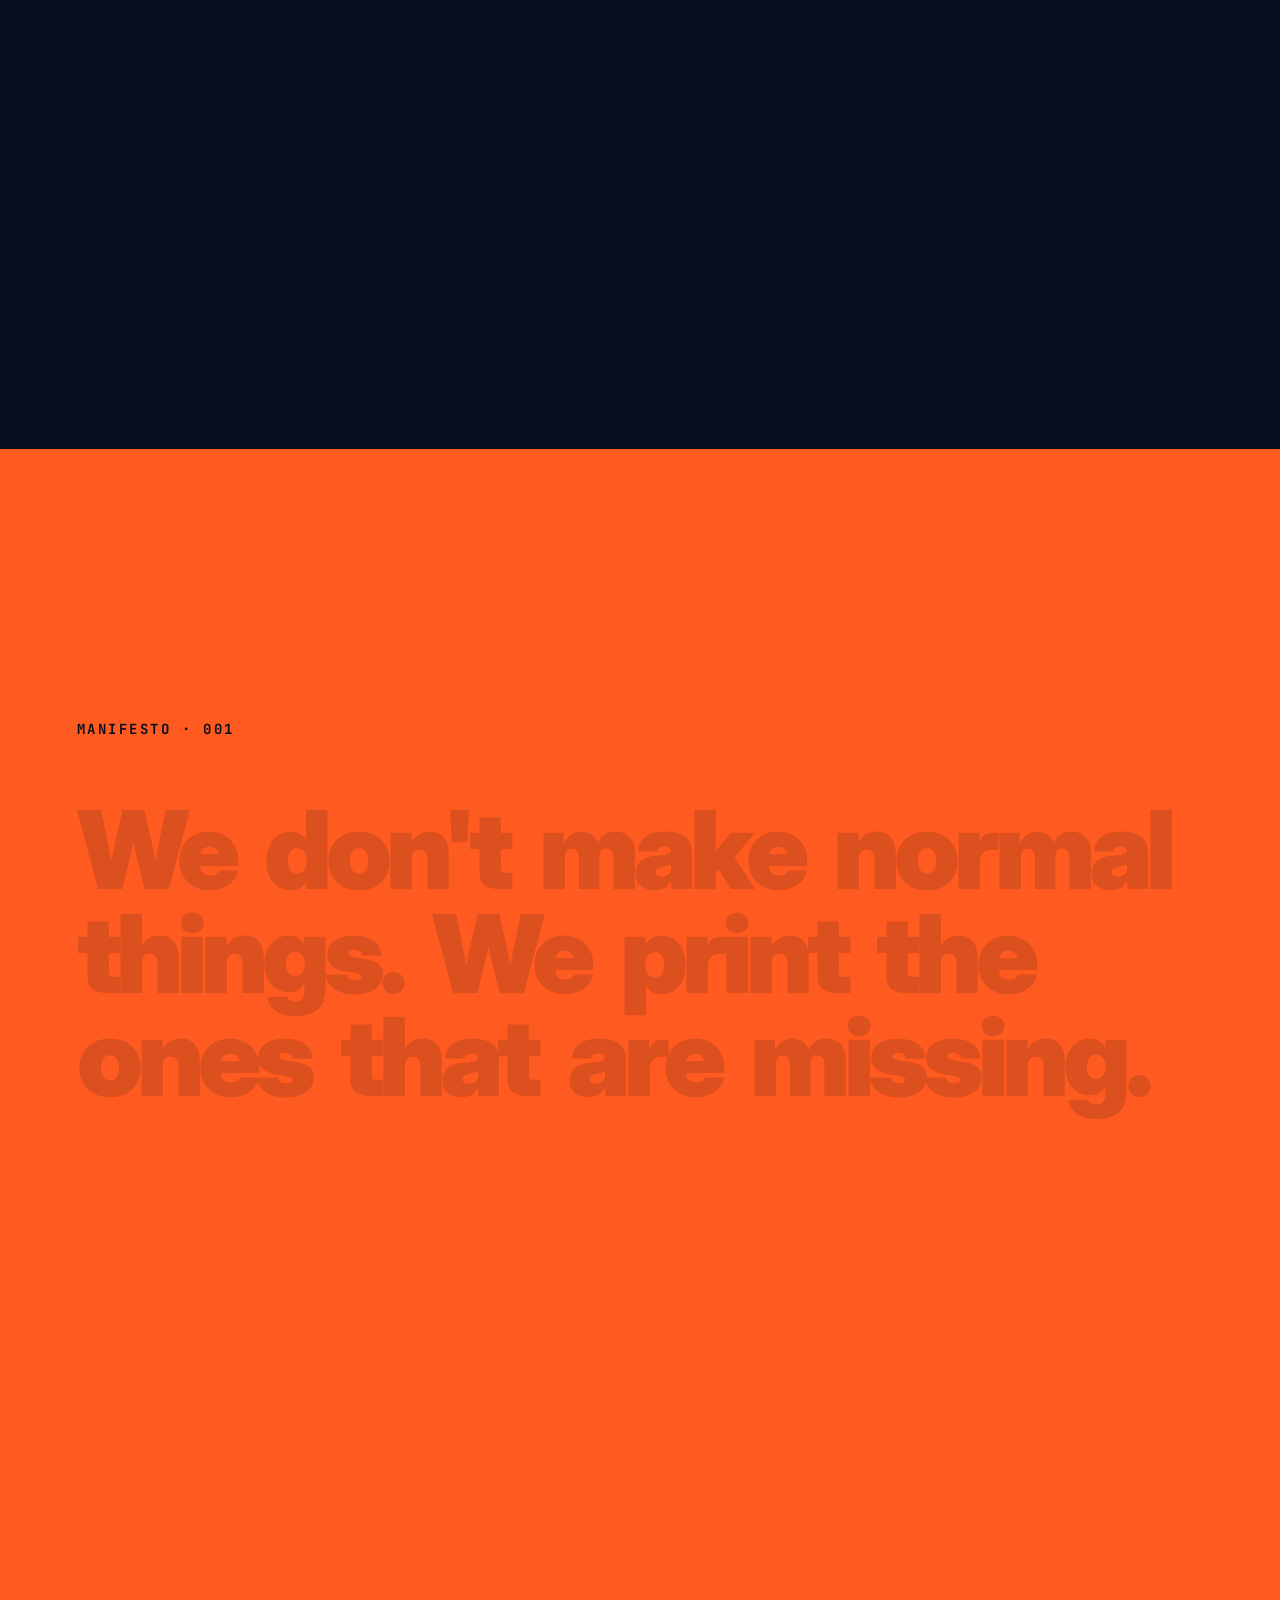
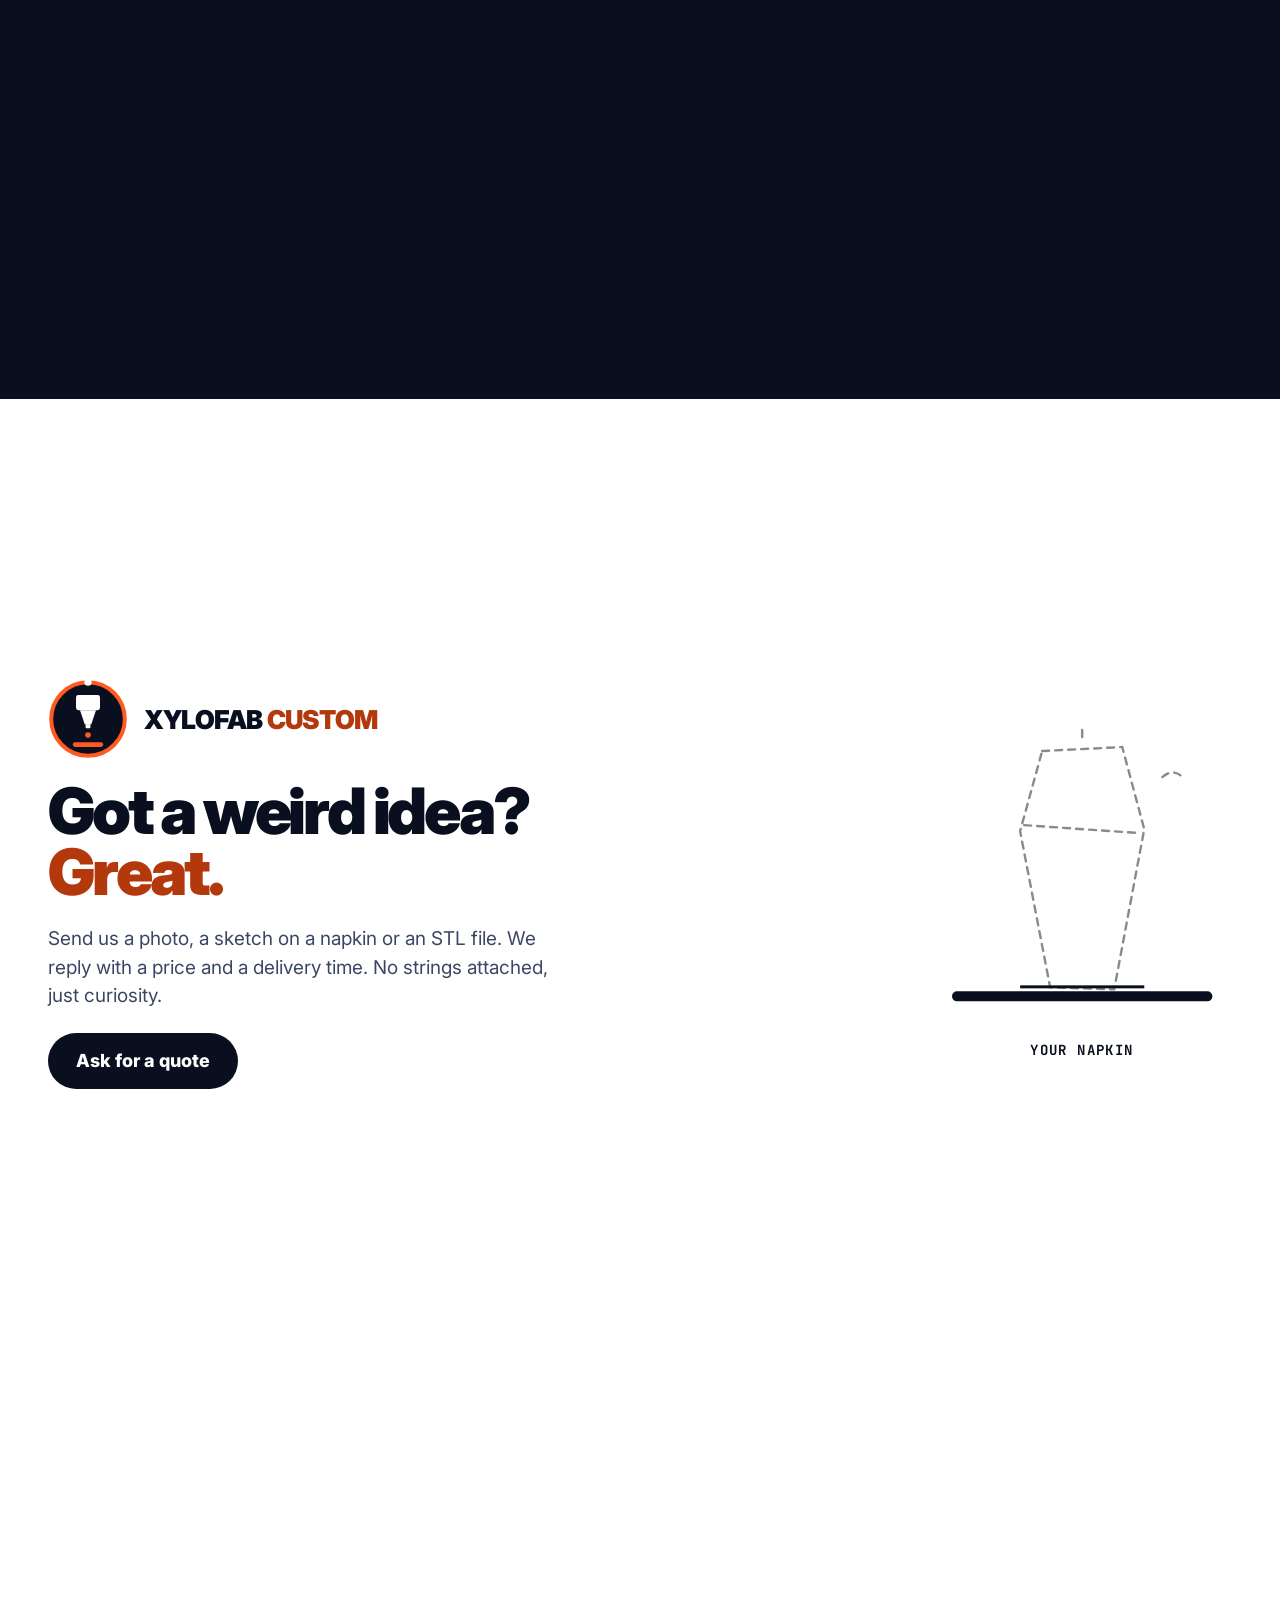
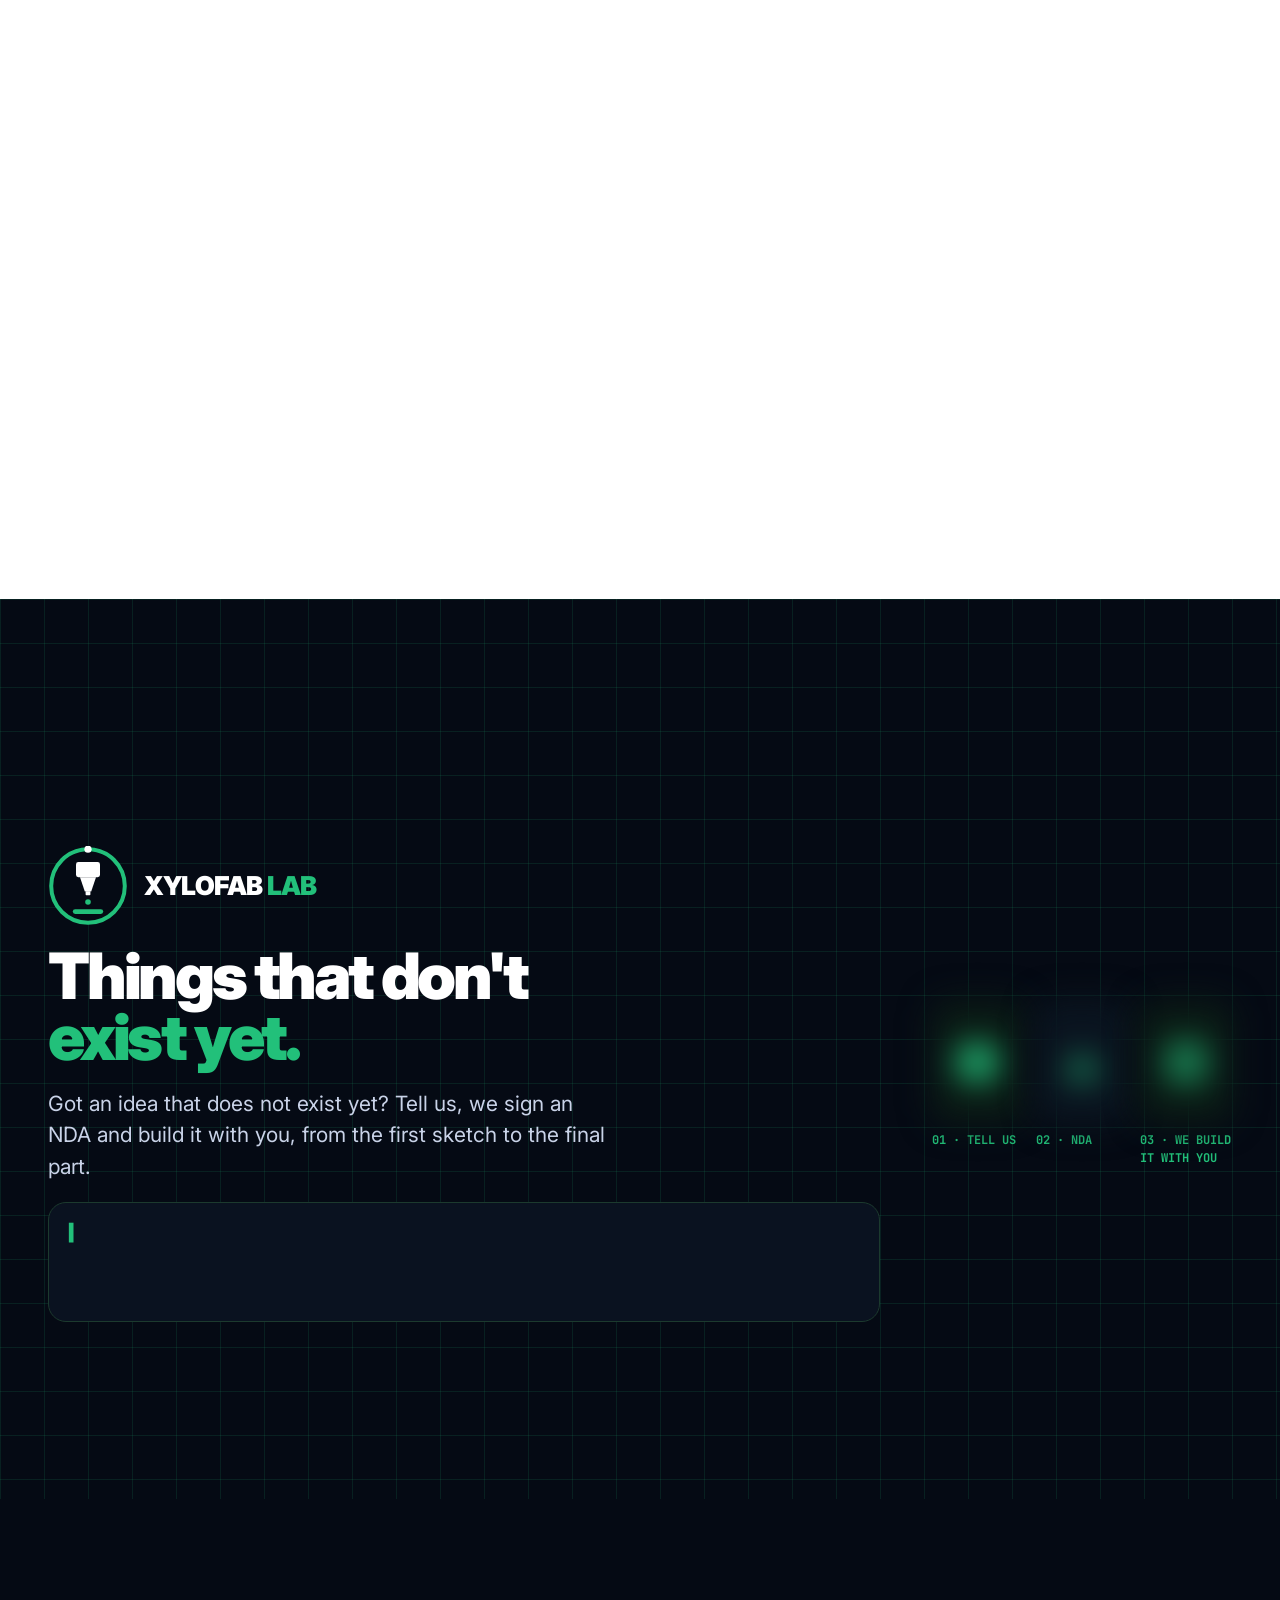
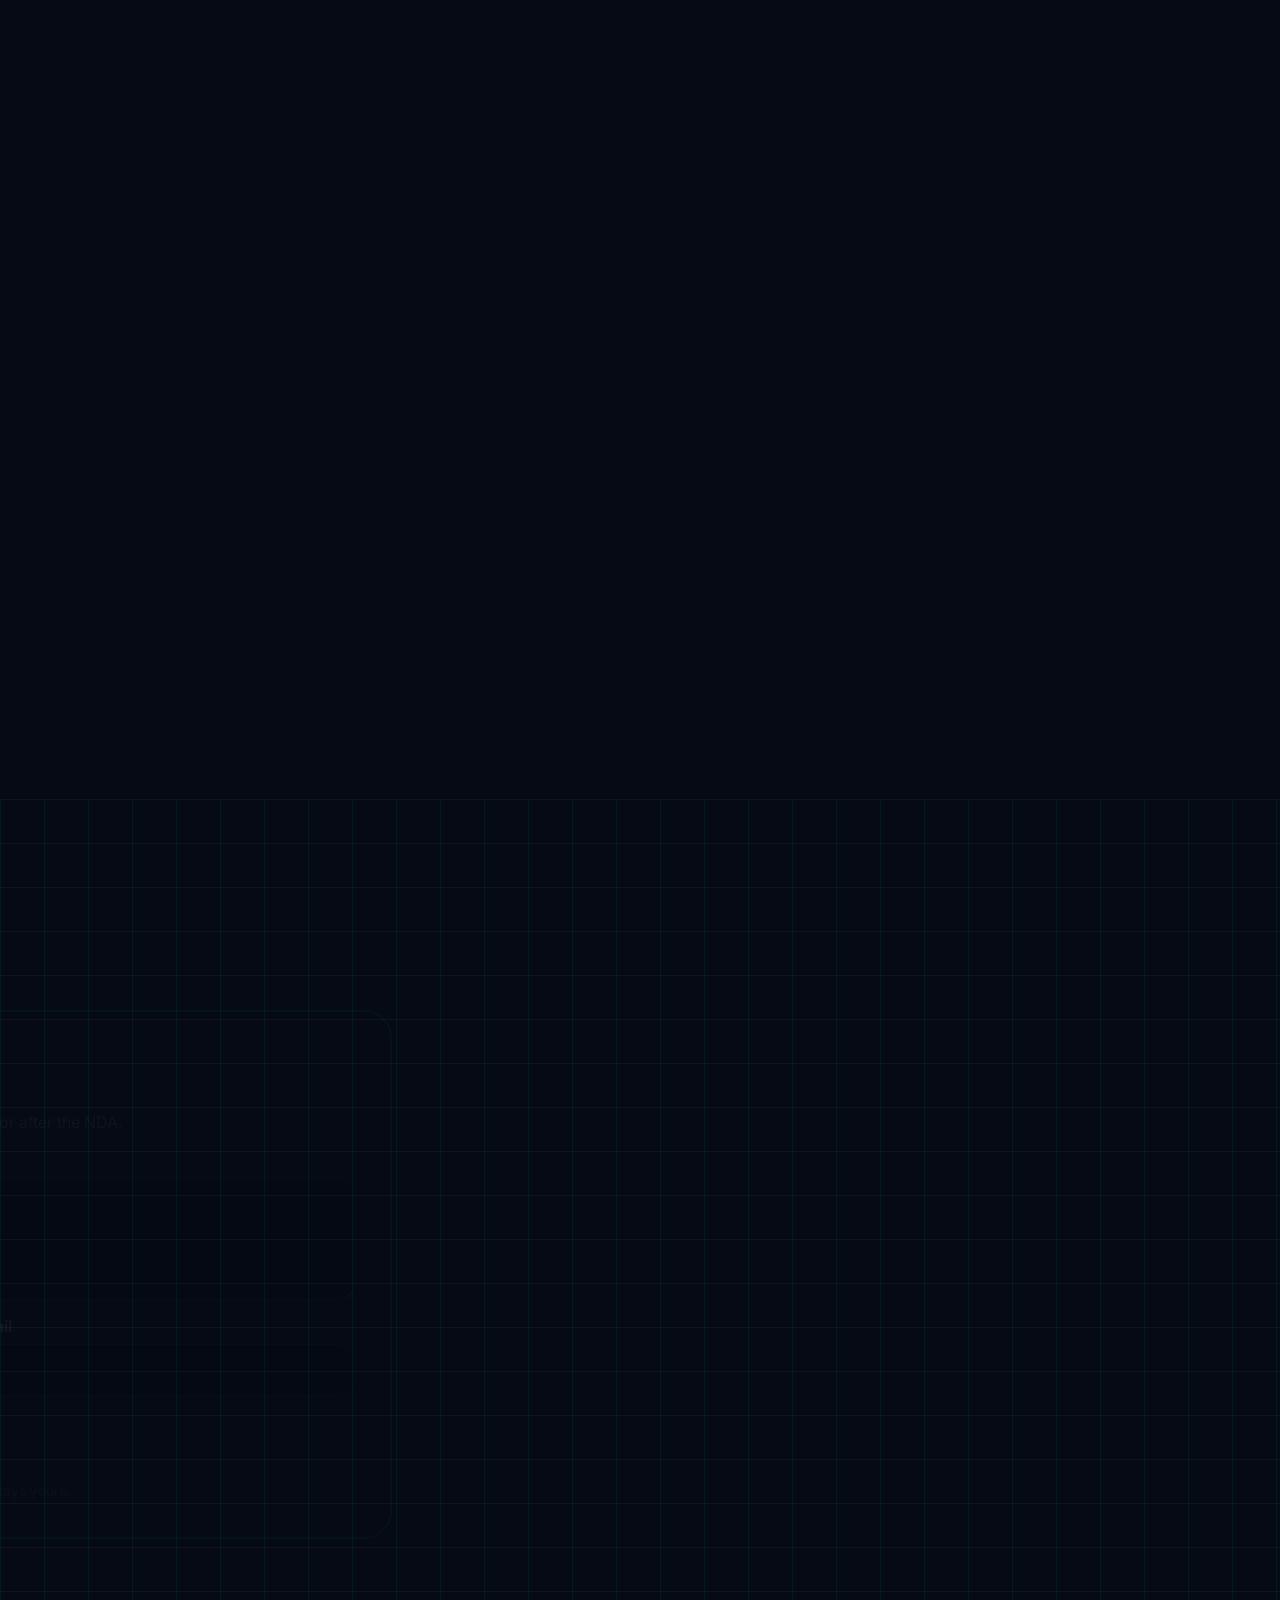
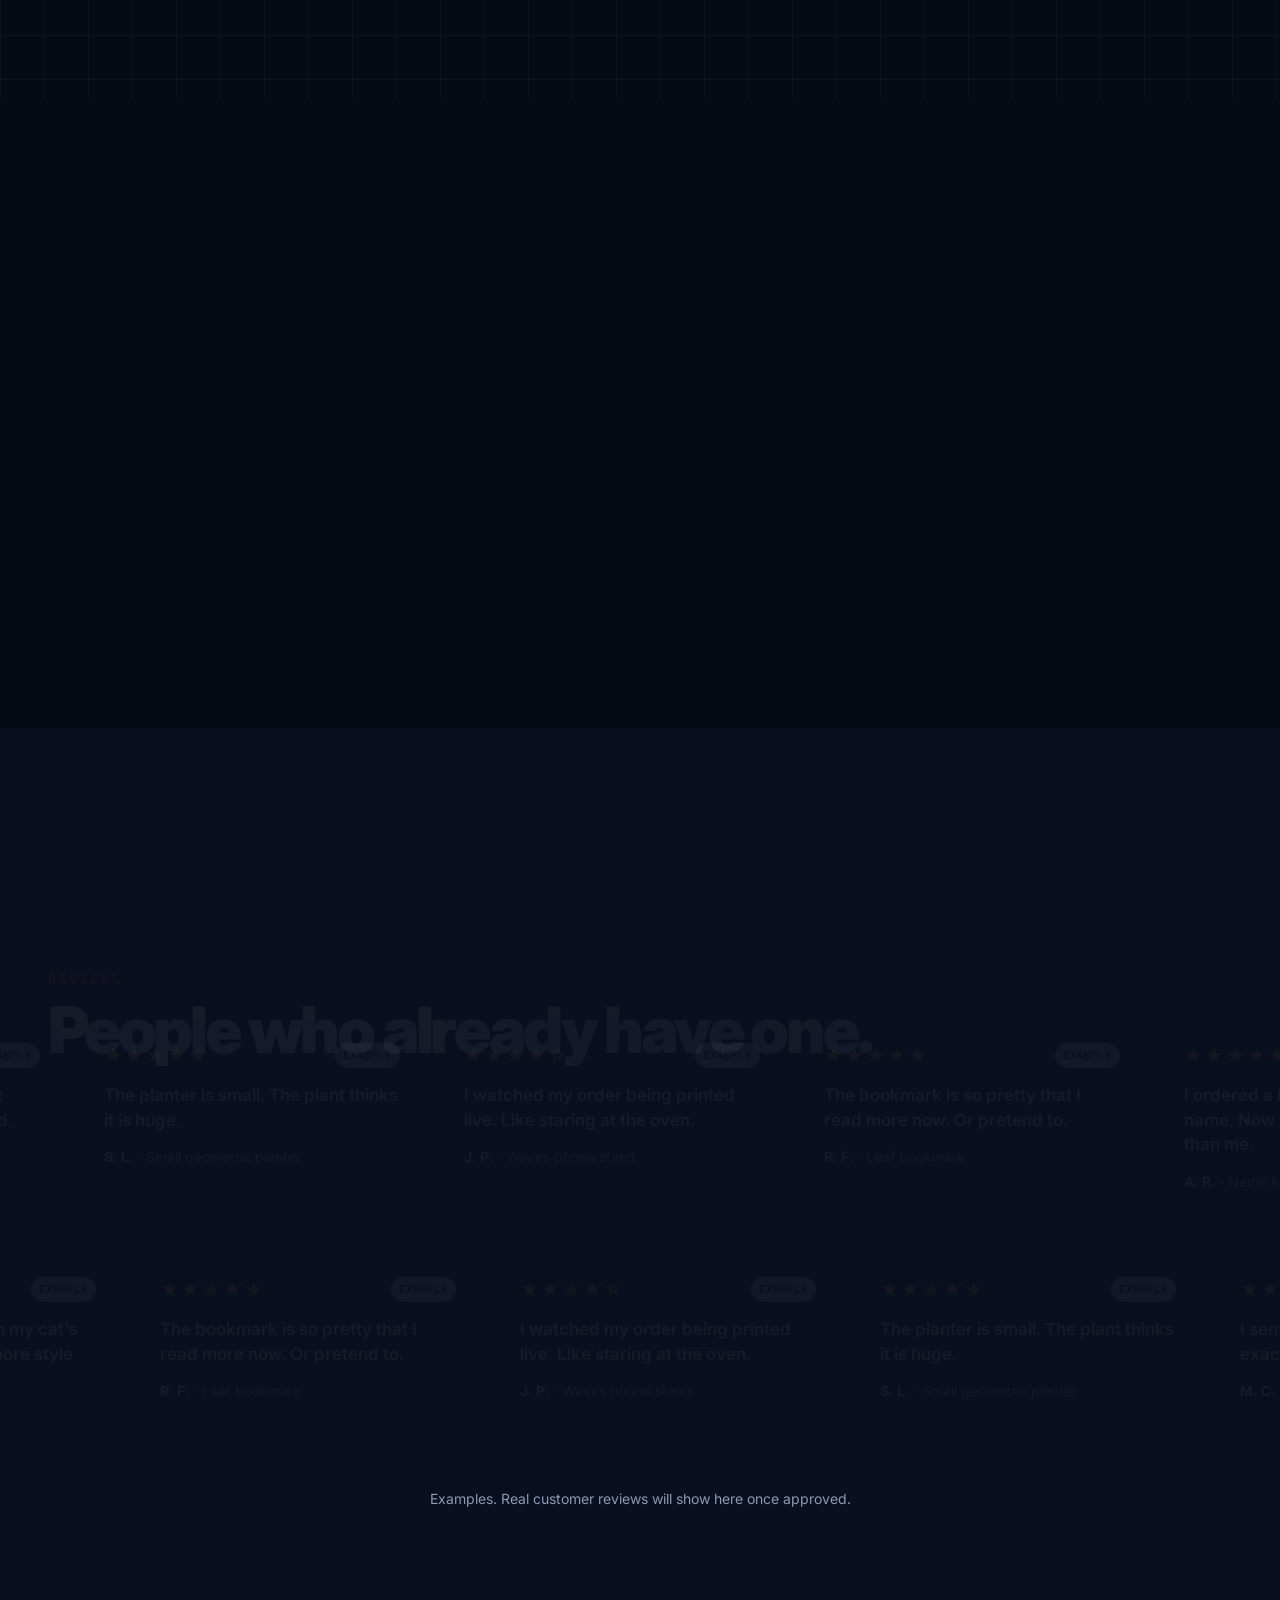
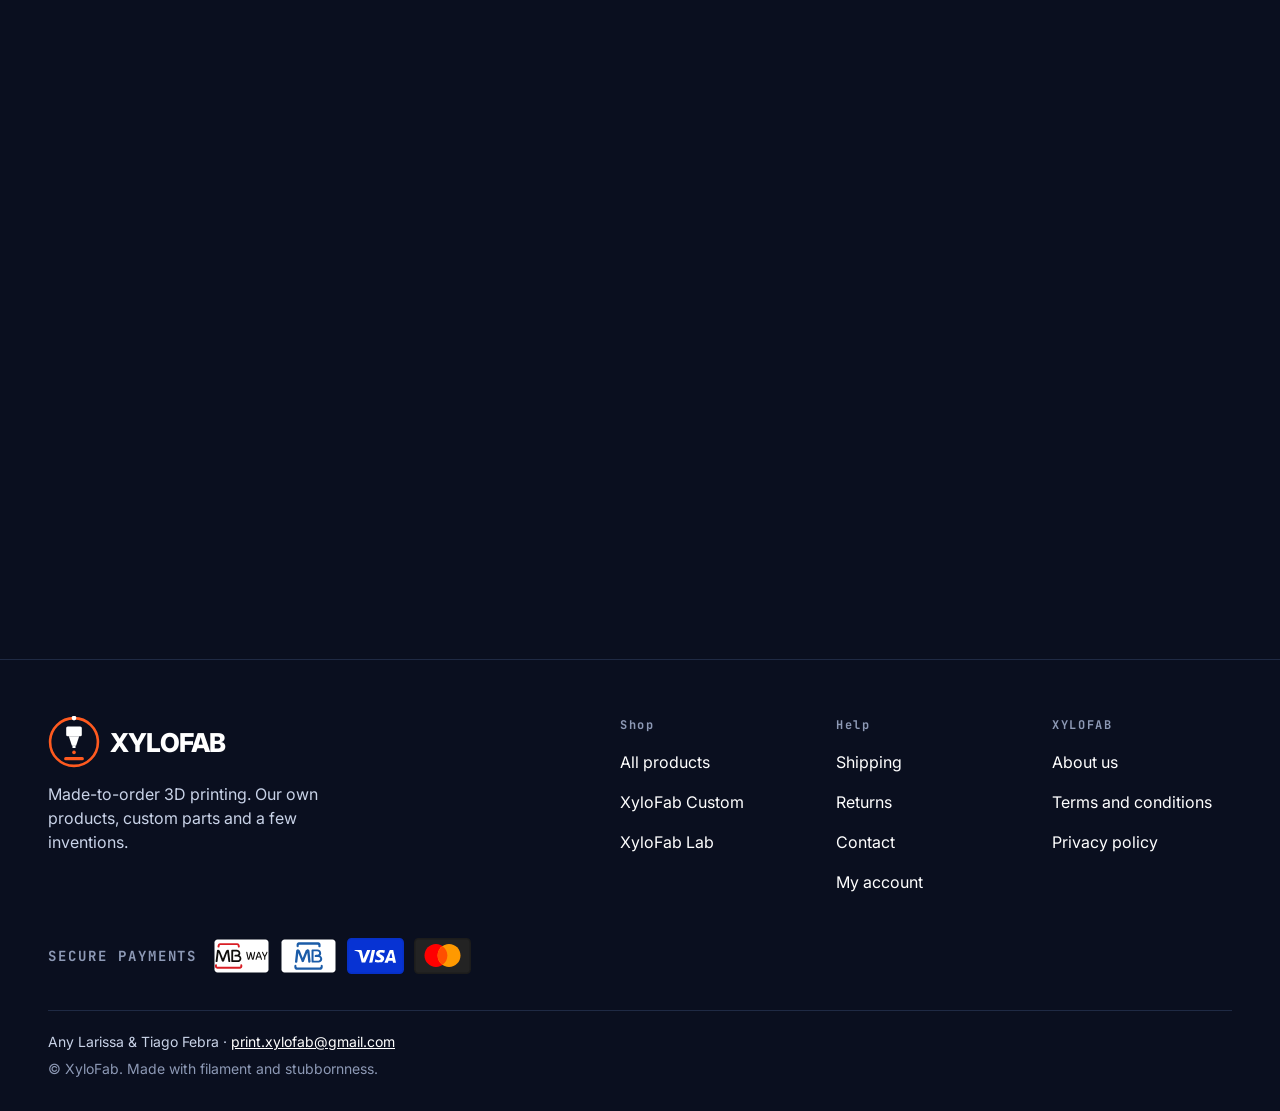
==== commit c218a44f: "Tirar o logo grande do fundo; Lab e opiniões presos ao ecrã e a entrar de lado Co-Authored-By: Claud" ====
--- a/index.html
+++ b/index.html
@@ -25,6 +25,9 @@
 <link rel="stylesheet" href="assets/site.css?v=3">
 <style>
 .stage { position: sticky; top: 0; height: 100svh; overflow: hidden; }
+.pin { position: relative; }
+.pin-stage { position: sticky; top: 0; min-height: 100svh; display: flex; align-items: center; overflow: hidden; }
+[data-from] { will-change: transform, opacity; }
 .draw { stroke-dasharray: 578; animation: draw 1.6s cubic-bezier(.6,.1,.2,1) both; }
 .r1 { animation: rise .9s .9s cubic-bezier(.2,.7,.2,1) both; }
 .r2 { animation: rise .9s 1.2s cubic-bezier(.2,.7,.2,1) both; }
@@ -147,9 +150,9 @@
 </div>
 </div>
 </section>
-<section id="lab-ideia" style="background: #050A14; padding: 40px 0 110px" aria-labelledby="lab-form-title">
-<div class="wrap" style="display: flex; flex-wrap: wrap; gap: clamp(20px, 4vw, 48px); align-items: flex-start">
-<form id="lab-form" style="flex: 999 1 420px; min-width: 0; border: 2px solid #22C07A; border-radius: 28px; padding: clamp(22px, 4vw, 36px); display: flex; flex-direction: column; gap: 14px" novalidate>
+<section id="lab-ideia" class="pin" style="background: #050A14" aria-labelledby="lab-form-title">
+<div class="pin-stage" style="background: #050A14; background-image: linear-gradient(rgba(34,192,122,.08) 1px, transparent 1px), linear-gradient(90deg, rgba(34,192,122,.08) 1px, transparent 1px); background-size: 44px 44px"><div class="wrap" style="width: 100%; padding-top: 90px; padding-bottom: 40px; display: flex; flex-wrap: wrap; gap: clamp(20px, 4vw, 48px); align-items: flex-start">
+<form id="lab-form" data-from="left" style="flex: 999 1 420px; min-width: 0; border: 2px solid #22C07A; border-radius: 28px; padding: clamp(22px, 4vw, 36px); display: flex; flex-direction: column; gap: 14px" novalidate>
 <h3 id="lab-form-title" style="margin: 0; font-size: clamp(24px, 3vw, 32px); font-weight: 900"><span data-lang="pt">Conta-nos a ideia.</span><span data-lang="en" hidden>Tell us the idea.</span></h3>
 <p class="muted" style="margin: 0"><span data-lang="pt">Só o essencial, em poucas linhas. Os pormenores secretos ficam para depois do NDA.</span><span data-lang="en" hidden>Just the essentials, in a few lines. Keep the secret details for after the NDA.</span></p>
 <label class="field"><span data-lang="pt">A ideia em poucas linhas</span><span data-lang="en" hidden>The idea in a few lines</span><textarea id="lab-idea" class="input" rows="4" maxlength="800" style="resize: vertical; min-height: 110px"></textarea></label>
@@ -160,35 +163,29 @@
 <button class="btn btn-green btn-big" type="submit" style="align-self: flex-start"><span data-lang="pt">Quero avançar com NDA</span><span data-lang="en" hidden>Go ahead with an NDA</span></button>
 <p class="small muted" style="margin: 0"><span data-lang="pt">Respondemos por email com o NDA para assinarmos os dois. A ideia continua a ser tua.</span><span data-lang="en" hidden>We reply by email with the NDA for both of us to sign. The idea stays yours.</span></p>
 </form>
-<aside style="flex: 1 1 280px; display: flex; flex-direction: column; gap: 14px">
+<aside data-from="right" style="flex: 1 1 280px; display: flex; flex-direction: column; gap: 14px">
 <span class="mono small" style="font-weight: 700; letter-spacing: .14em; color: var(--green)"><span data-lang="pt">NASCIDO NO LAB</span><span data-lang="en" hidden>BORN IN THE LAB</span></span>
 <a href="https://espmaniacs.github.io/" target="_blank" rel="noopener" class="card card-pad" style="display: flex; flex-direction: column; gap: 10px; text-decoration: none; color: #fff; border: 1px solid #1C3A2E; background: #0A1220">
 <b style="font-size: 22px; font-weight: 900">ESPManiacs ↗</b>
 <span class="muted"><span data-lang="pt">Um projeto nosso: instaladores ESPHome para pôr o ar condicionado, a rega e a bomba de calor a falar com a casa inteligente. Caixas e suportes impressos aqui.</span><span data-lang="en" hidden>One of our own projects: ESPHome installers that get your air conditioner, irrigation and heat pump talking to your smart home. Cases and mounts printed here.</span></span>
 </a>
 </aside>
-</div>
+</div></div>
 </section>
 
 <!-- 6. Opiniões -->
-<section aria-labelledby="rev-title" style="padding: 120px 0 100px; display: flex; flex-direction: column; gap: 40px">
-<div class="wrap" style="width: 100%; display: flex; flex-wrap: wrap; justify-content: space-between; align-items: flex-end; gap: 20px">
+<section id="s-rev" class="pin" aria-labelledby="rev-title">
+<div class="pin-stage" style="display: flex; flex-direction: column; justify-content: center; gap: 40px; padding: 100px 0 60px">
+<div class="wrap" data-from="up" style="width: 100%; display: flex; flex-wrap: wrap; justify-content: space-between; align-items: flex-end; gap: 20px">
 <div style="display: flex; flex-direction: column; gap: 10px"><p class="eyebrow"><span data-lang="pt">OPINIÕES</span><span data-lang="en" hidden>REVIEWS</span></p><h2 id="rev-title" class="h-l" data-i18n="rev">Quem já tem uma.</h2></div>
 </div>
-<div style="overflow: hidden"><div class="rowA" id="revA"></div></div>
-<div style="overflow: hidden"><div class="rowB" id="revB"></div></div>
+<div style="overflow: hidden"><div data-from="right"><div class="rowA" id="revA"></div></div></div>
+<div style="overflow: hidden"><div data-from="left"><div class="rowB" id="revB"></div></div></div>
 <p class="small" style="margin: 0 auto; padding: 0 24px; text-align: center"><span data-lang="pt">Exemplos. Quando houver opiniões de clientes, aparecem aqui depois de aprovadas.</span><span data-lang="en" hidden>Examples. Real customer reviews will show here once approved.</span></p>
-</section>
-
-<!-- 7. Fecho -->
-<section id="s-end" aria-label="XyloFab" style="padding: 110px 24px 70px; display: flex; flex-direction: column; align-items: center; gap: 24px; text-align: center">
-<svg viewBox="0 0 200 200" role="img" aria-label="Logótipo XyloFab" style="width: clamp(160px, 40vw, 260px); height: auto">
-<circle id="end-ring" cx="100" cy="100" r="92" fill="none" stroke="#FF5A1F" stroke-width="10" stroke-dasharray="578" stroke-dashoffset="578" transform="rotate(-90 100 100)"/>
-<g id="end-in" opacity="0"><circle cx="100" cy="8" r="9" fill="#fff"/><rect x="70" y="40" width="60" height="38" rx="6" fill="#fff"/><polygon points="80,78 120,78 108,114 92,114" fill="#fff"/><rect x="94" y="113" width="12" height="10" rx="2" fill="#fff"/><circle cx="100" cy="140" r="7" fill="#FF5A1F"/><rect x="62" y="158" width="76" height="12" rx="6" fill="#FF5A1F"/></g>
-</svg>
-<span id="end-word" style="font-size: clamp(3rem, 10vw, 7.5rem); font-weight: 800; letter-spacing: -.03em; line-height: 1; opacity: 0">XYLOFAB</span>
-<p class="mono" style="margin: 0; font-size: 14px; letter-spacing: .18em; color: var(--mist)"><span data-lang="pt">IMPRESSÃO 3D · PRODUTOS · INOVAÇÃO</span><span data-lang="en" hidden>3D PRINTING · PRODUCTS · INNOVATION</span></p>
-</section>
+</div>
+</section>
+
+
 </main>
 
 <footer id="site-footer"></footer>
@@ -259,7 +256,29 @@
     XF.toast(XF.L('Abrimos o teu email com a ideia. Só falta carregar em enviar.', 'We opened your email with the idea. Just press send.'));
   });
 
+  /* secções presas: a altura dá espaço para a animação; se o conteúdo for mais alto que o ecrã, prende pelo fundo */
+  function sizePins() {
+    document.querySelectorAll('.pin').forEach(function (sec) {
+      var st = sec.querySelector('.pin-stage');
+      st.style.top = Math.min(0, innerHeight - st.offsetHeight) + 'px';
+      sec.style.height = (st.offsetHeight + innerHeight * 0.7) + 'px';
+    });
+  }
+  function pins() {
+    document.querySelectorAll('.pin').forEach(function (sec) {
+      var st = sec.querySelector('.pin-stage');
+      var r = sec.getBoundingClientRect(), len = sec.offsetHeight - st.offsetHeight;
+      var p = reduce ? 1 : cl((innerHeight - r.top - innerHeight * 0.15) / (len + innerHeight * 0.5));
+      sec.querySelectorAll('[data-from]').forEach(function (el, i) {
+        var e = cl((p - i * 0.08) / 0.55); e = 1 - Math.pow(1 - e, 3);
+        var d = el.getAttribute('data-from'), off = (1 - e);
+        el.style.opacity = 0.05 + 0.95 * e;
+        el.style.transform = d === 'left' ? 'translateX(' + (-off * 40) + 'vw)' : d === 'right' ? 'translateX(' + (off * 40) + 'vw)' : 'translateY(' + (off * 80) + 'px)';
+      });
+    });
+  }
   function frame() {
+    pins();
     var pI = progress($('s-intro')), pM = progress($('s-mani')), pS = progress($('s-shop')), pC = progress($('custom')), pL = progress($('lab'));
     if (reduce) { pI = 1; pM = 1; pS = 1; pC = 1; pL = 1; }
     /* abertura */
@@ -295,12 +314,6 @@
     var blur = (1 - cl((pL - .45) / .35)) * 16;
     document.querySelectorAll('.lab-tile').forEach(function (t) { t.style.filter = 'blur(' + blur + 'px)'; });
     /* fecho */
-    var end = $('s-end').getBoundingClientRect(), sign = cl((innerHeight - end.top) / (innerHeight * .9));
-    $('end-ring').setAttribute('stroke-dashoffset', 578 * (1 - cl(sign / .6)));
-    var inn = cl((sign - .5) / .4);
-    $('end-in').setAttribute('opacity', inn);
-    $('end-word').style.opacity = inn;
-    $('end-word').style.transform = 'translateY(' + ((1 - inn) * 30) + 'px)';
     /* camada */
     var total = document.documentElement.scrollHeight - innerHeight, prog = total > 0 ? cl(scrollY / total) : 0;
     $('layer-label').textContent = (XF.L('CAMADA ', 'LAYER ')) + String(Math.round(prog * 120)).padStart(3, '0') + ' / 120';
@@ -309,11 +322,11 @@
   var ticking = false;
   function onScroll() { if (ticking) return; ticking = true; requestAnimationFrame(function () { ticking = false; frame(); }); }
 
-  function buildAll() { buildMani(); buildShop(); buildReviews(); $('lab-idea').placeholder = XF.L('Ex.: um suporte que segura o comando da TV ao sofá…', 'E.g. a holder that keeps the TV remote on the sofa…'); frame(); }
+  function buildAll() { buildMani(); buildShop(); buildReviews(); sizePins(); $('lab-idea').placeholder = XF.L('Ex.: um suporte que segura o comando da TV ao sofá…', 'E.g. a holder that keeps the TV remote on the sofa…'); frame(); }
   document.addEventListener('DOMContentLoaded', function () {
     buildAll();
     addEventListener('scroll', onScroll, { passive: true });
-    addEventListener('resize', onScroll);
+    addEventListener('resize', function () { sizePins(); onScroll(); });
   });
   document.addEventListener('xf:lang', buildAll);
 })();
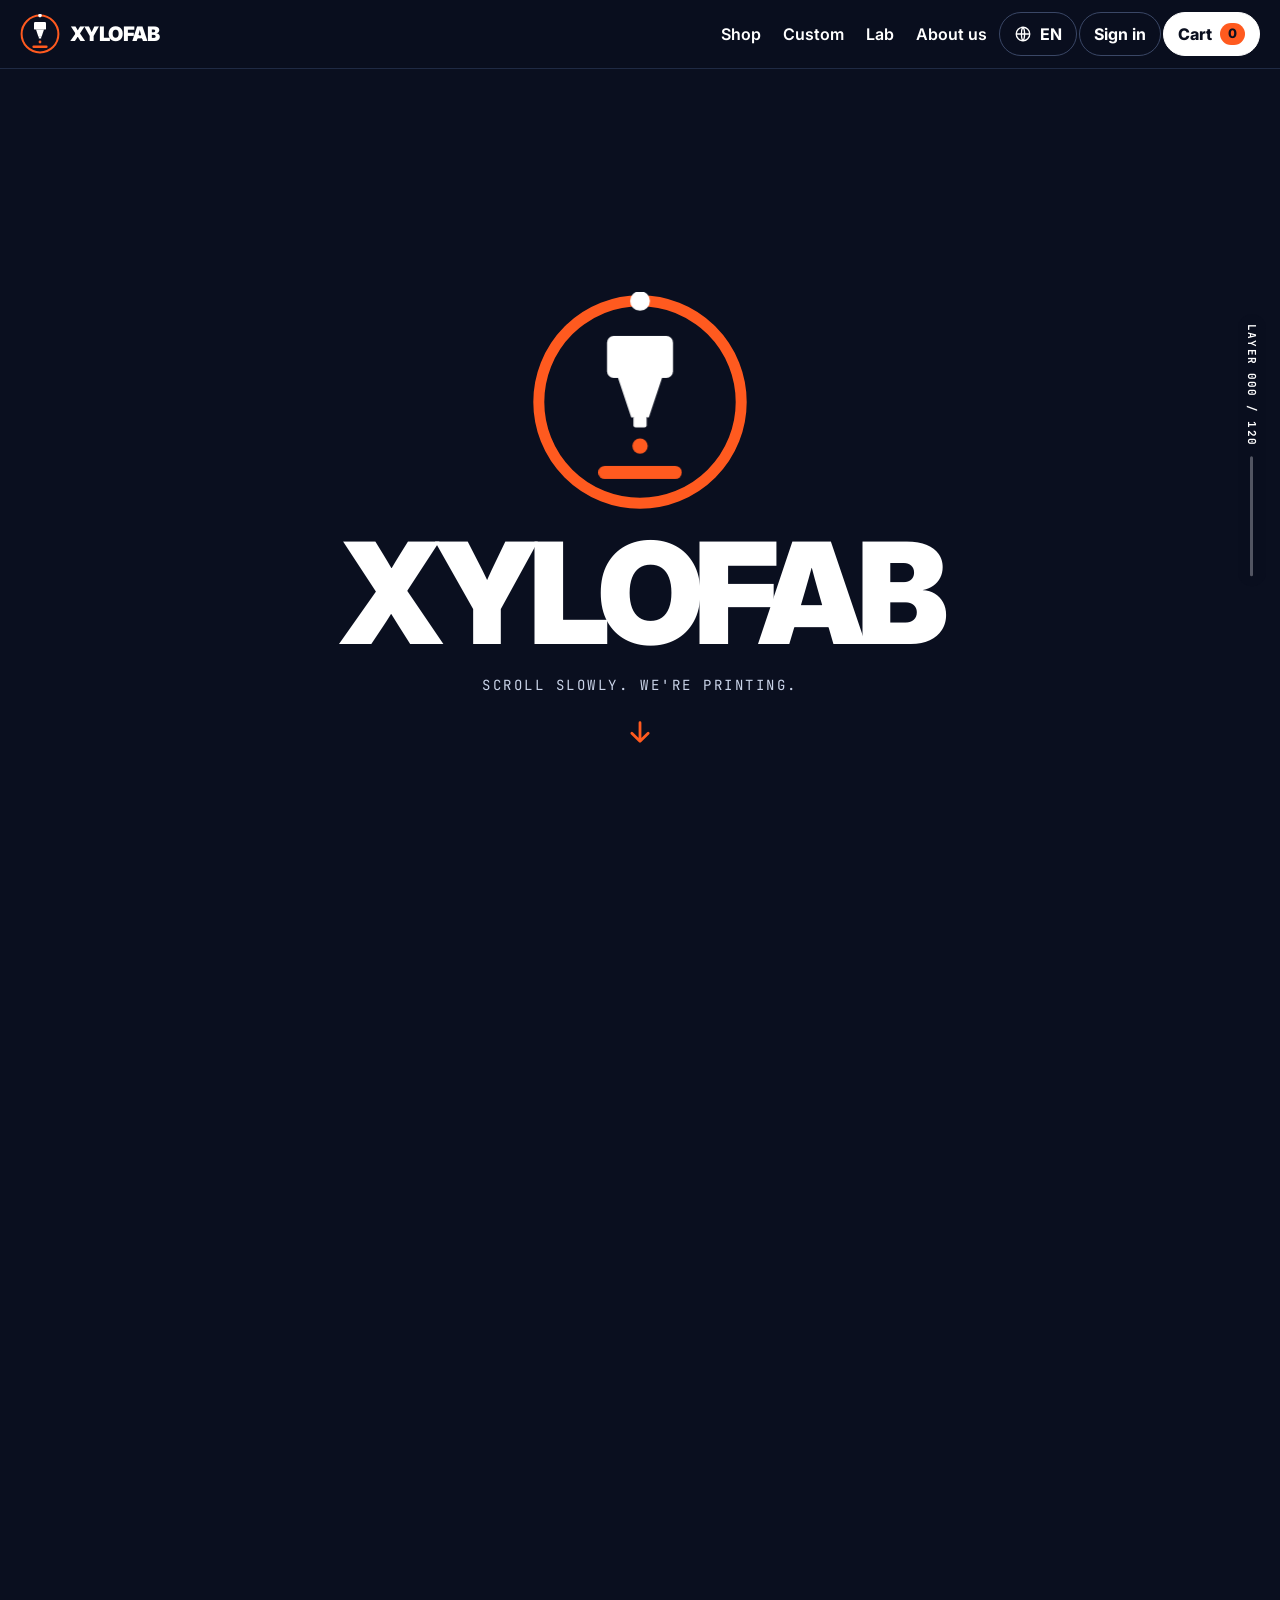
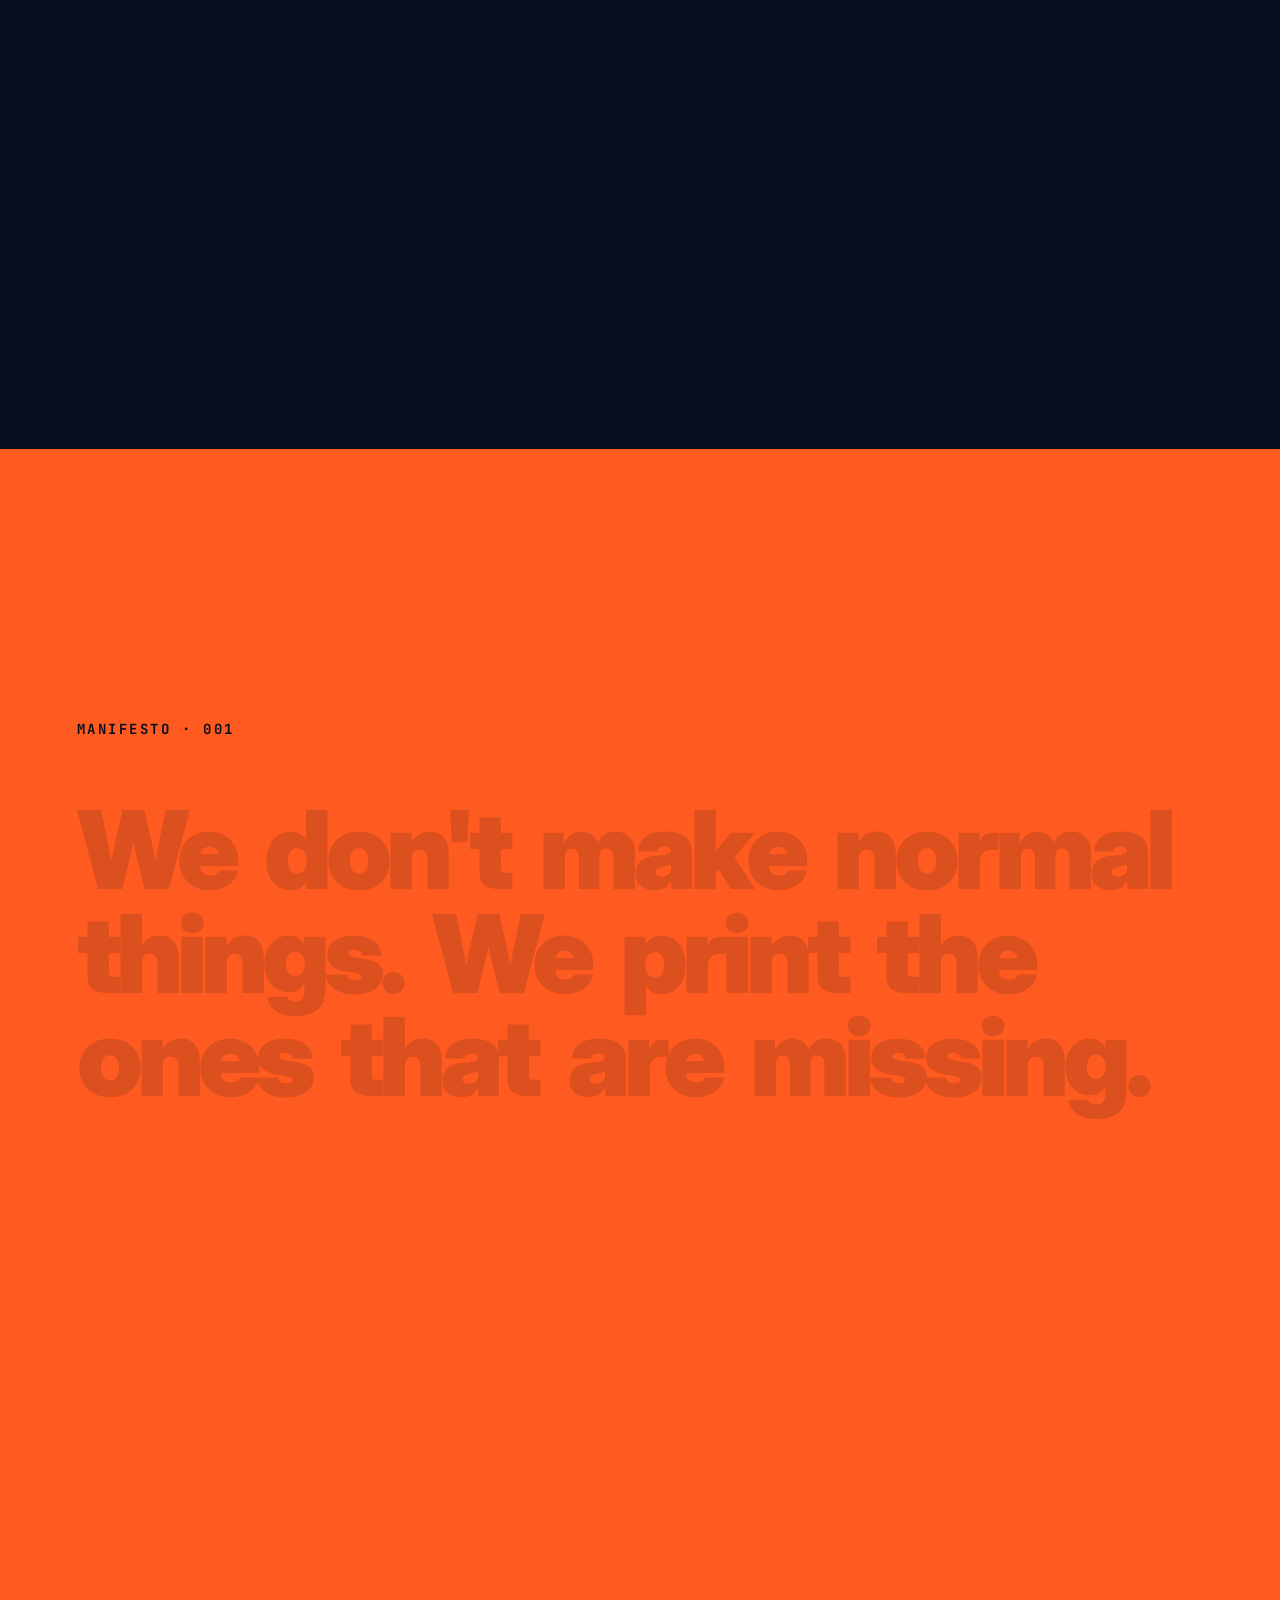
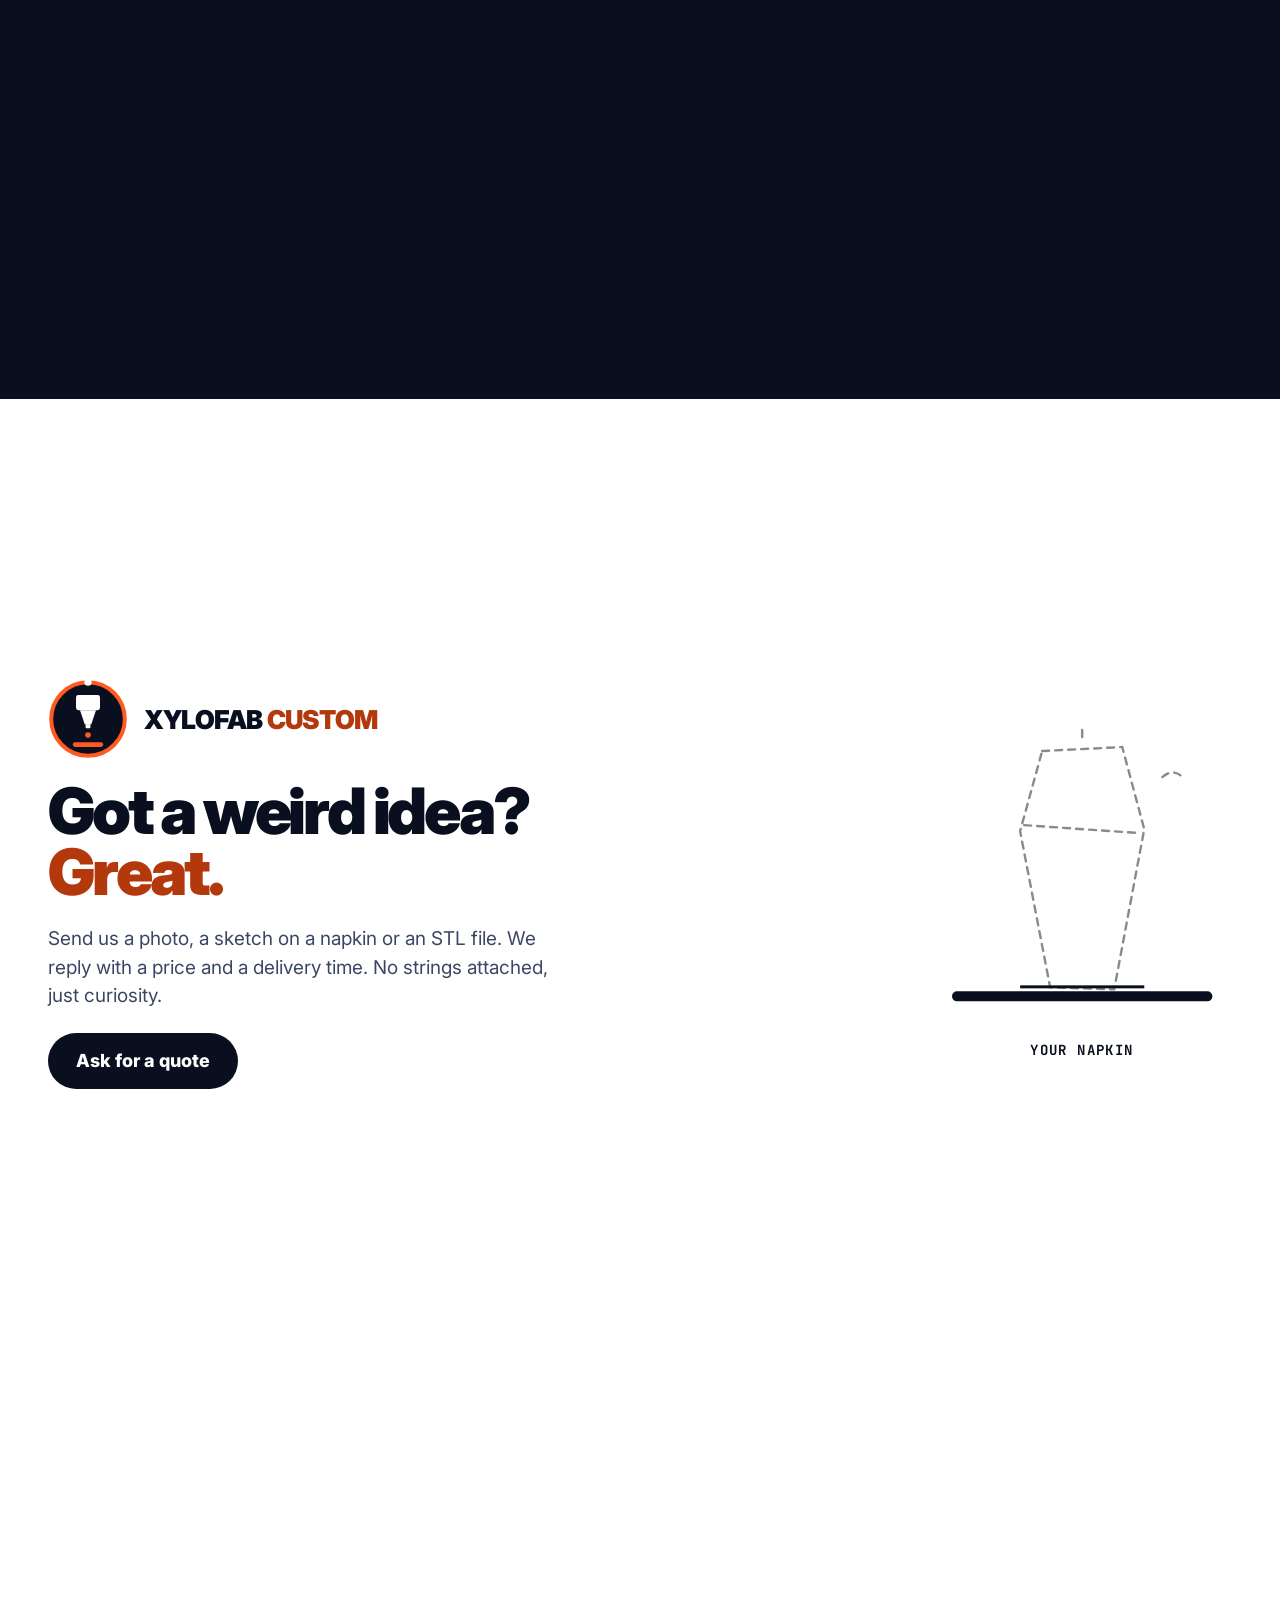
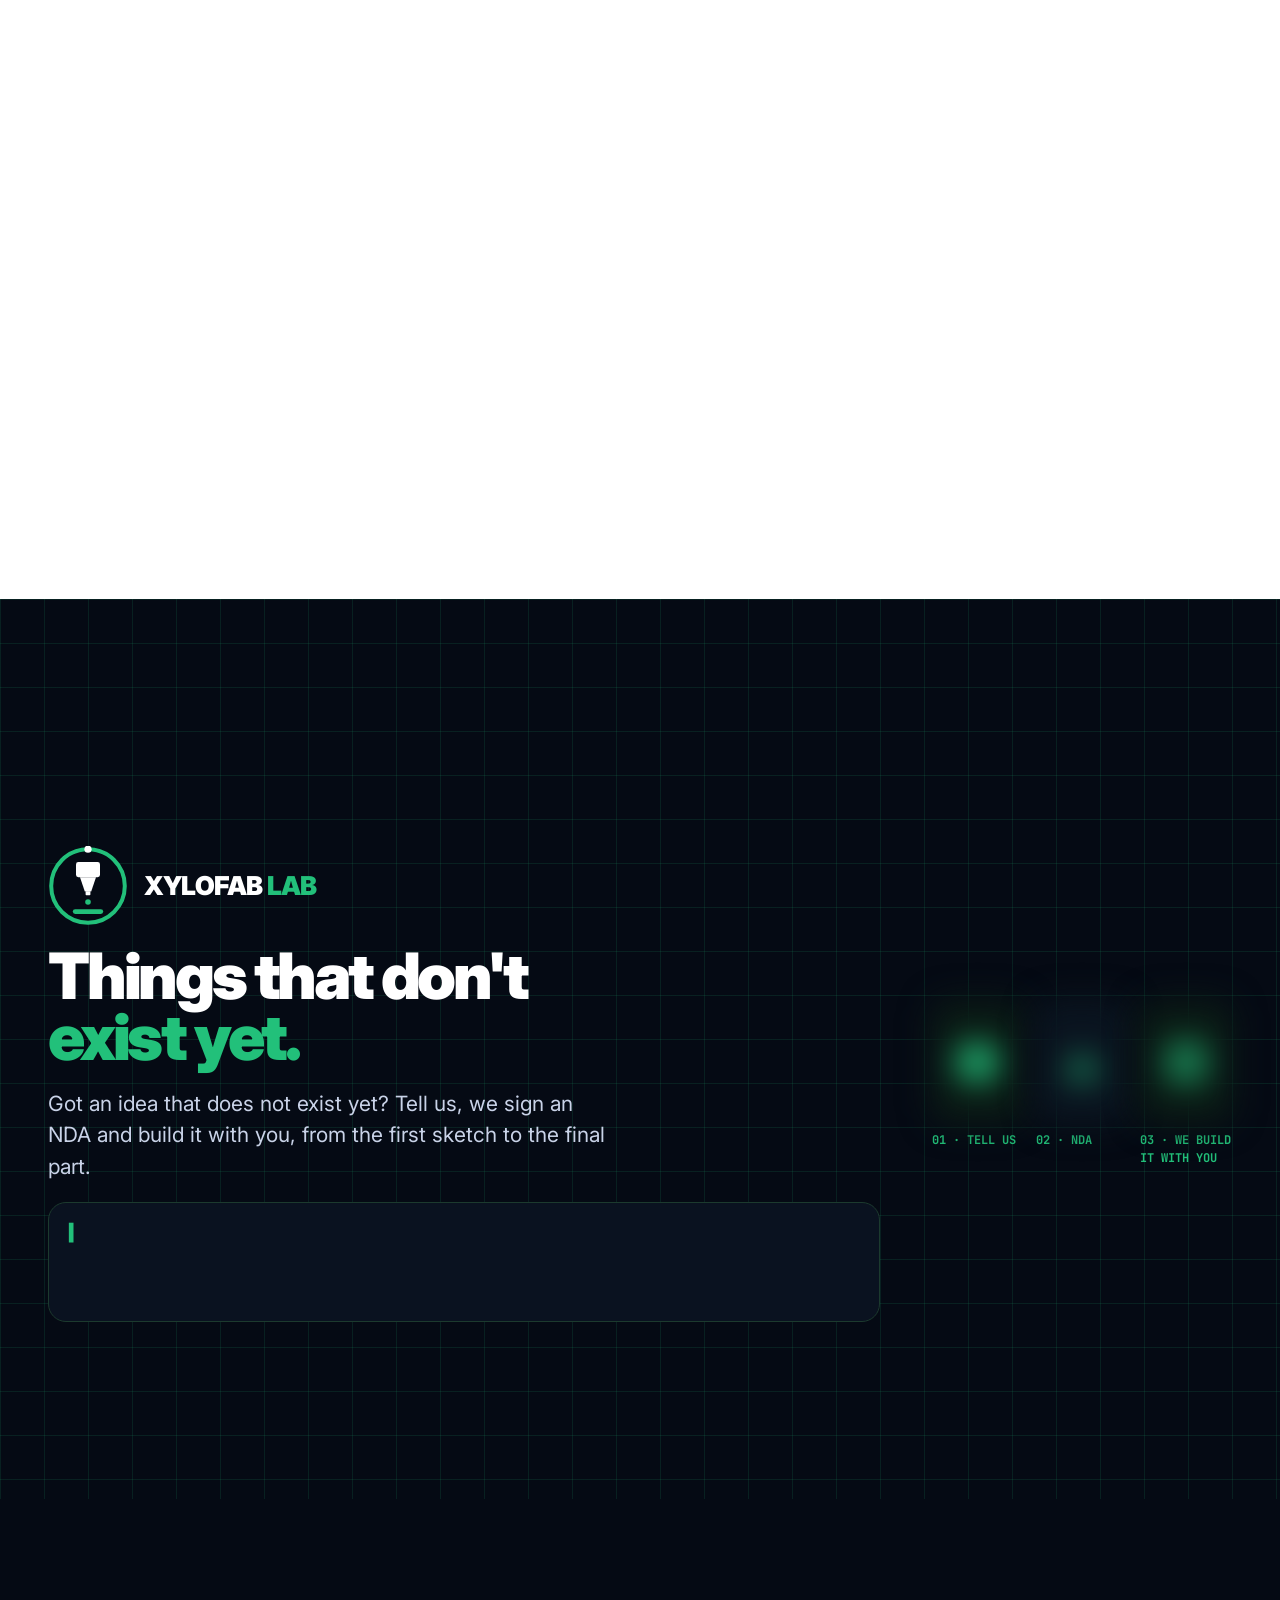
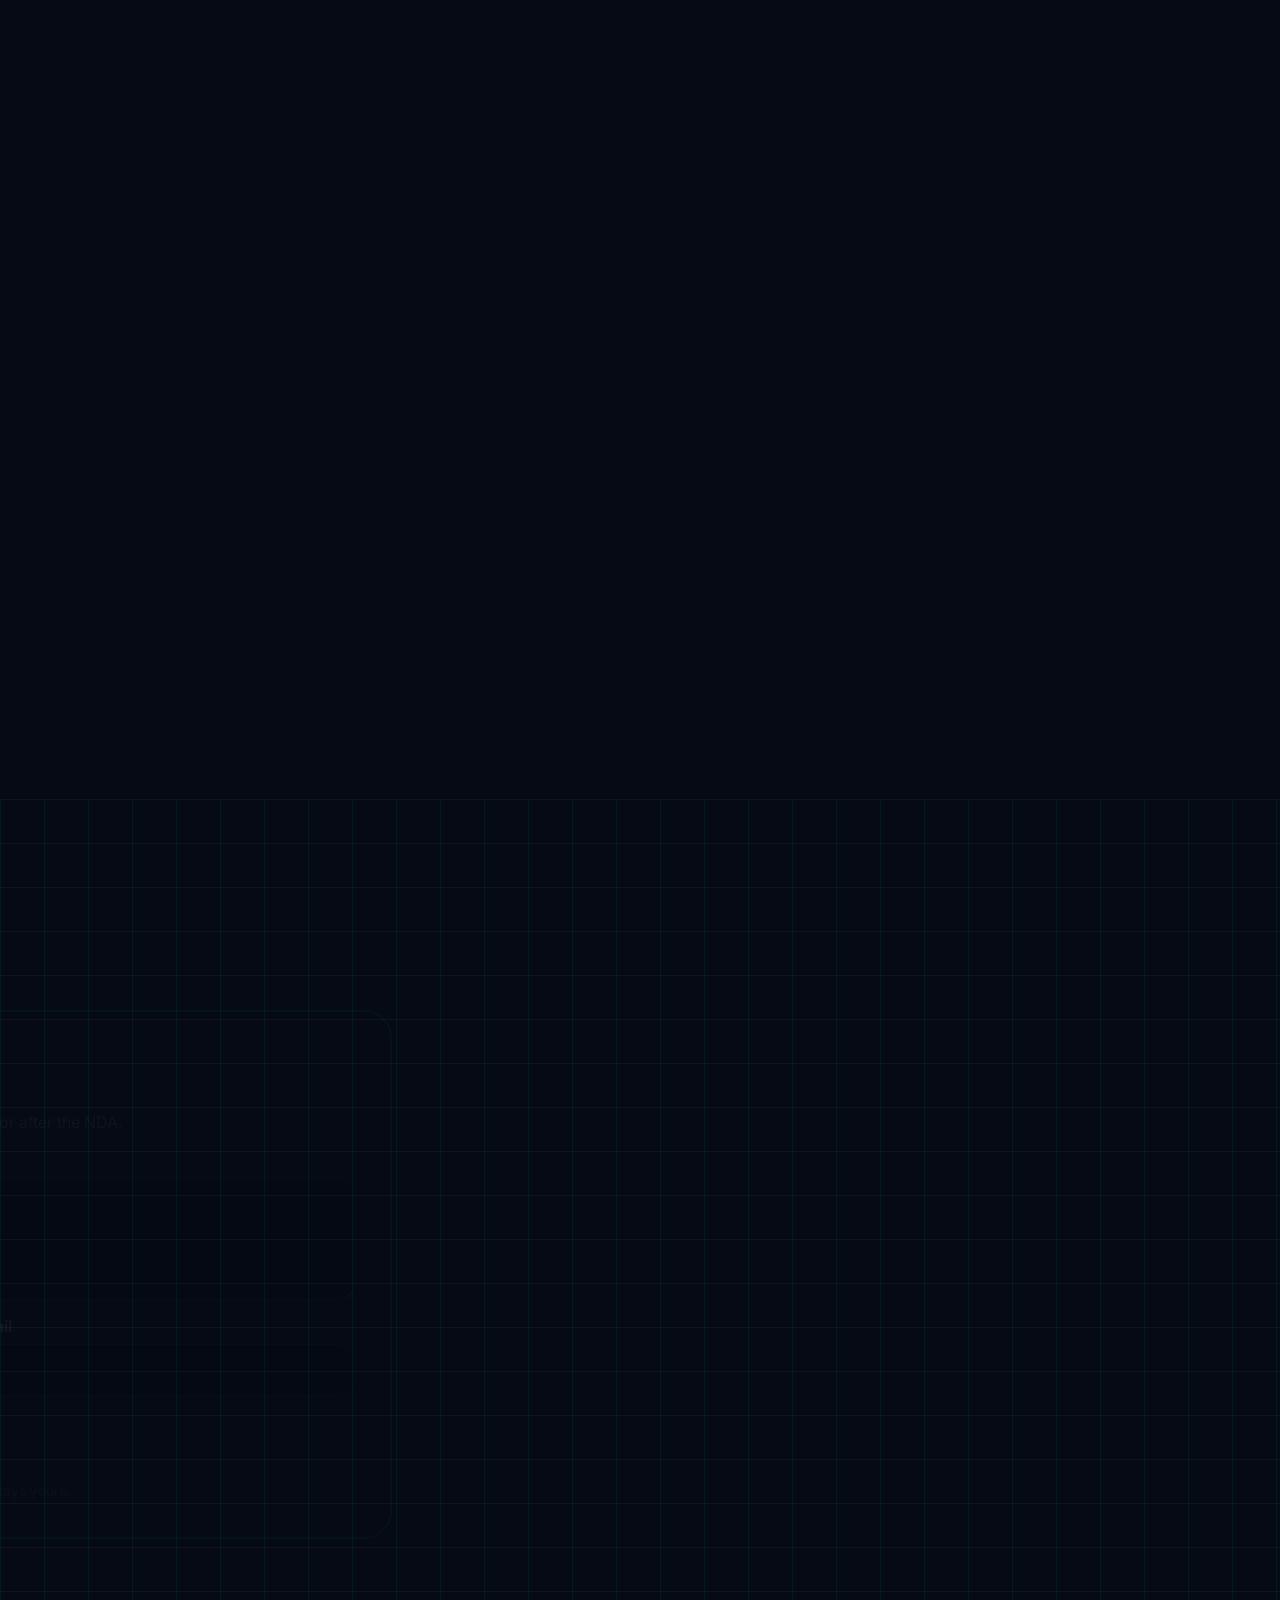
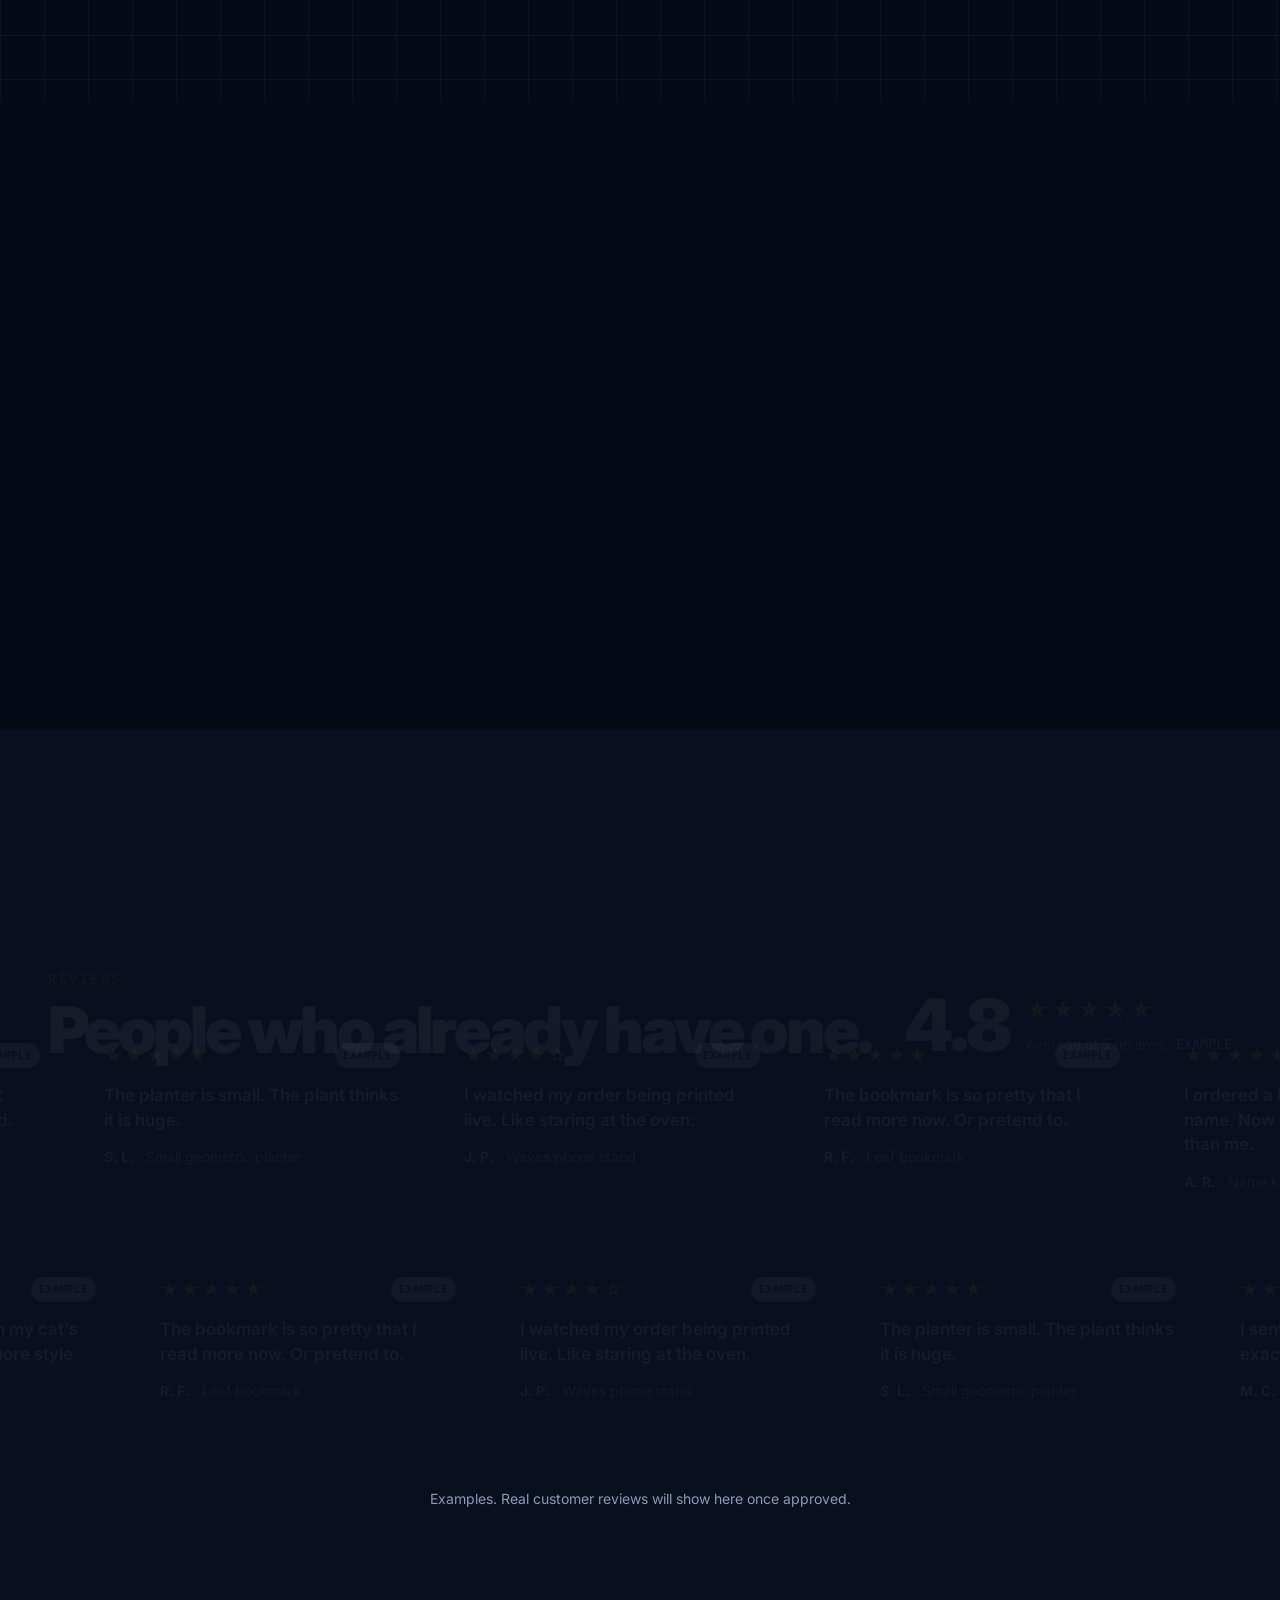
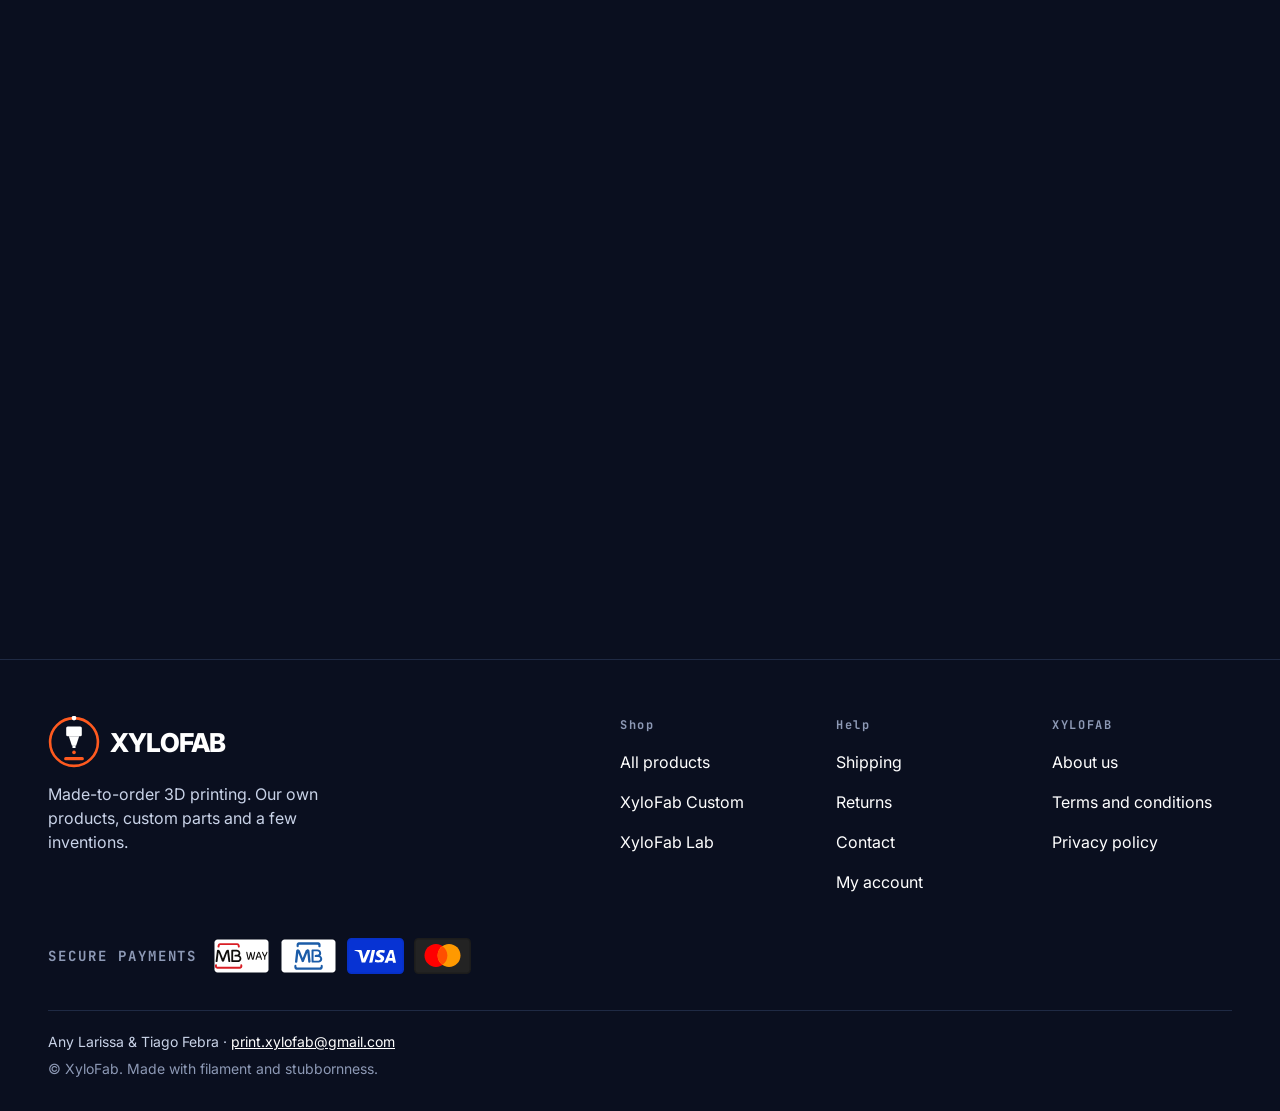
==== commit 354006f1: "Média geral das opiniões Co-Authored-By: Claude Opus 5.5 <noreply@anthropic.com> Claude-Session: htt" ====
--- a/index.html
+++ b/index.html
@@ -178,6 +178,7 @@
 <div class="pin-stage" style="display: flex; flex-direction: column; justify-content: center; gap: 40px; padding: 100px 0 60px">
 <div class="wrap" data-from="up" style="width: 100%; display: flex; flex-wrap: wrap; justify-content: space-between; align-items: flex-end; gap: 20px">
 <div style="display: flex; flex-direction: column; gap: 10px"><p class="eyebrow"><span data-lang="pt">OPINIÕES</span><span data-lang="en" hidden>REVIEWS</span></p><h2 id="rev-title" class="h-l" data-i18n="rev">Quem já tem uma.</h2></div>
+<div id="rev-avg" style="display: flex; align-items: center; gap: 16px"></div>
 </div>
 <div style="overflow: hidden"><div data-from="right"><div class="rowA" id="revA"></div></div></div>
 <div style="overflow: hidden"><div data-from="left"><div class="rowB" id="revB"></div></div></div>
@@ -190,7 +191,7 @@
 
 <footer id="site-footer"></footer>
 
-<script src="assets/site.js?v=4"></script>
+<script src="assets/site.js?v=5"></script>
 <script>
 (function () {
   var cl = function (v) { return Math.max(0, Math.min(1, v)); };
@@ -240,6 +241,13 @@
     };
     var a = REV.map(card).join(''), b = REV.slice().reverse().map(card).join('');
     $('revA').innerHTML = a + a; $('revB').innerHTML = b + b;
+    /* média geral: calculada das opiniões mostradas (na fase 2, das opiniões aprovadas da app) */
+    var avg = REV.reduce(function (t, r) { return t + r.s; }, 0) / REV.length;
+    var full = Math.round(avg);
+    var num = new Intl.NumberFormat(XF.lang === 'pt' ? 'pt-PT' : XF.lang, { minimumFractionDigits: 1, maximumFractionDigits: 1 }).format(avg);
+    $('rev-avg').innerHTML = '<span style="font-size:clamp(48px,7vw,72px);font-weight:900;line-height:1;letter-spacing:-.03em">' + num + '</span>' +
+      '<span style="display:flex;flex-direction:column;gap:6px"><span aria-label="' + num + '/5" style="color:#FFB020;font-size:22px;letter-spacing:3px">' + '★★★★★'.slice(0, full) + '☆☆☆☆☆'.slice(0, 5 - full) + '</span>' +
+      '<span class="muted" style="font-size:14px">' + XF.L('Média de ', 'Average of ') + REV.length + XF.L(' opiniões', ' reviews') + ' · <span class="mono" style="font-weight:700">' + label + '</span></span></span>';
   }
 
   /* lab */
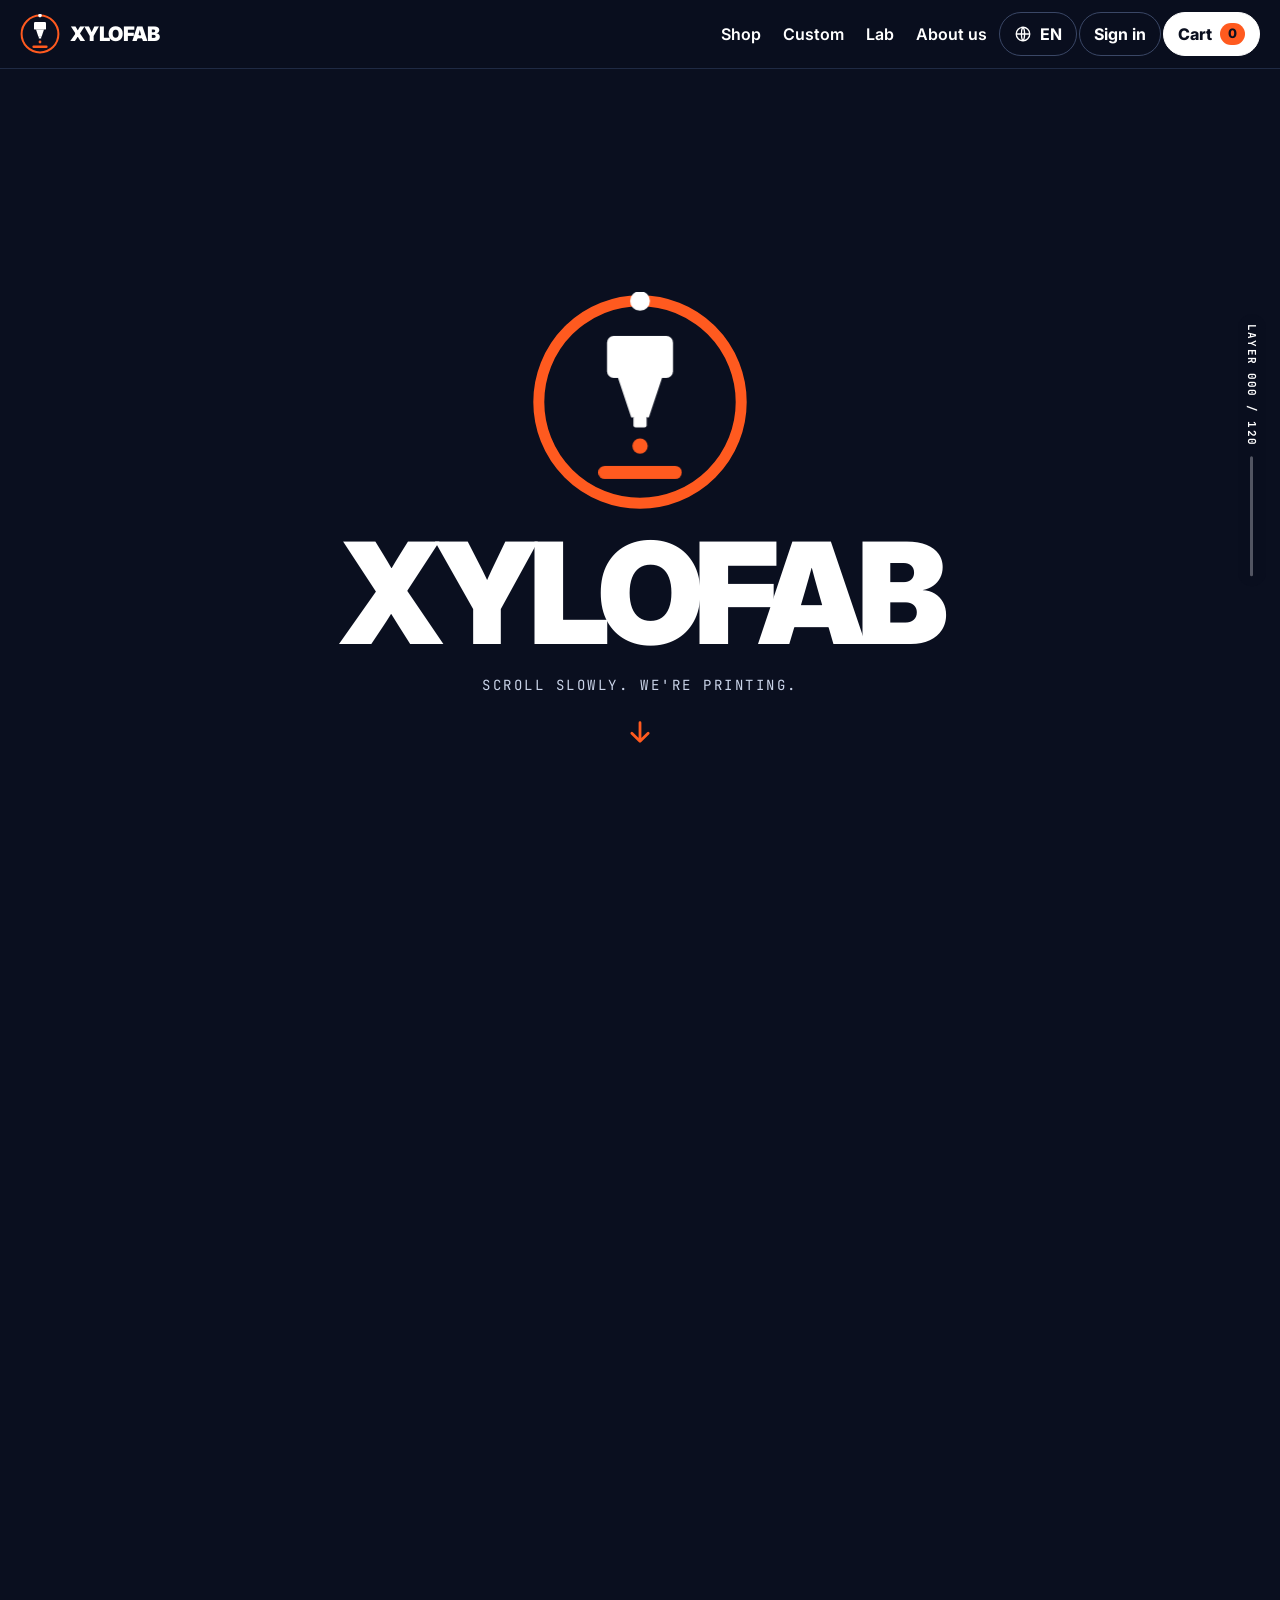
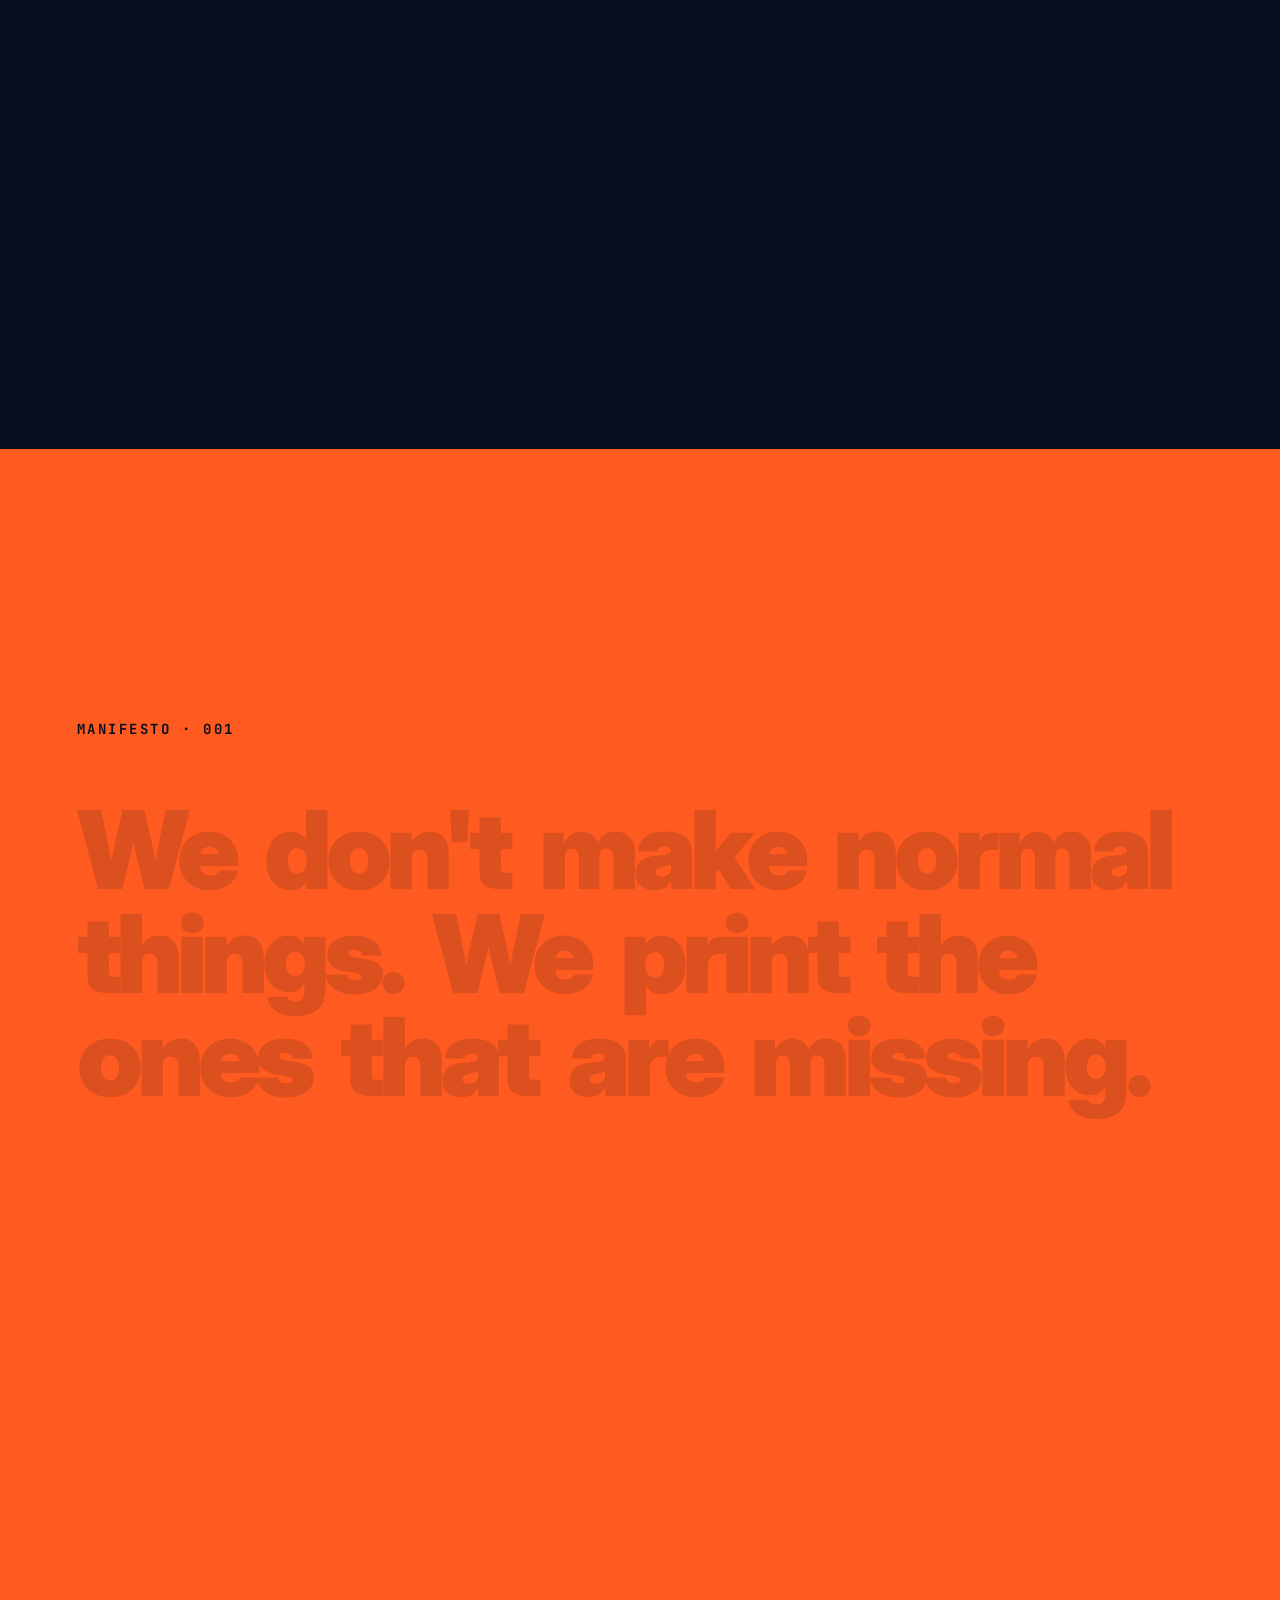
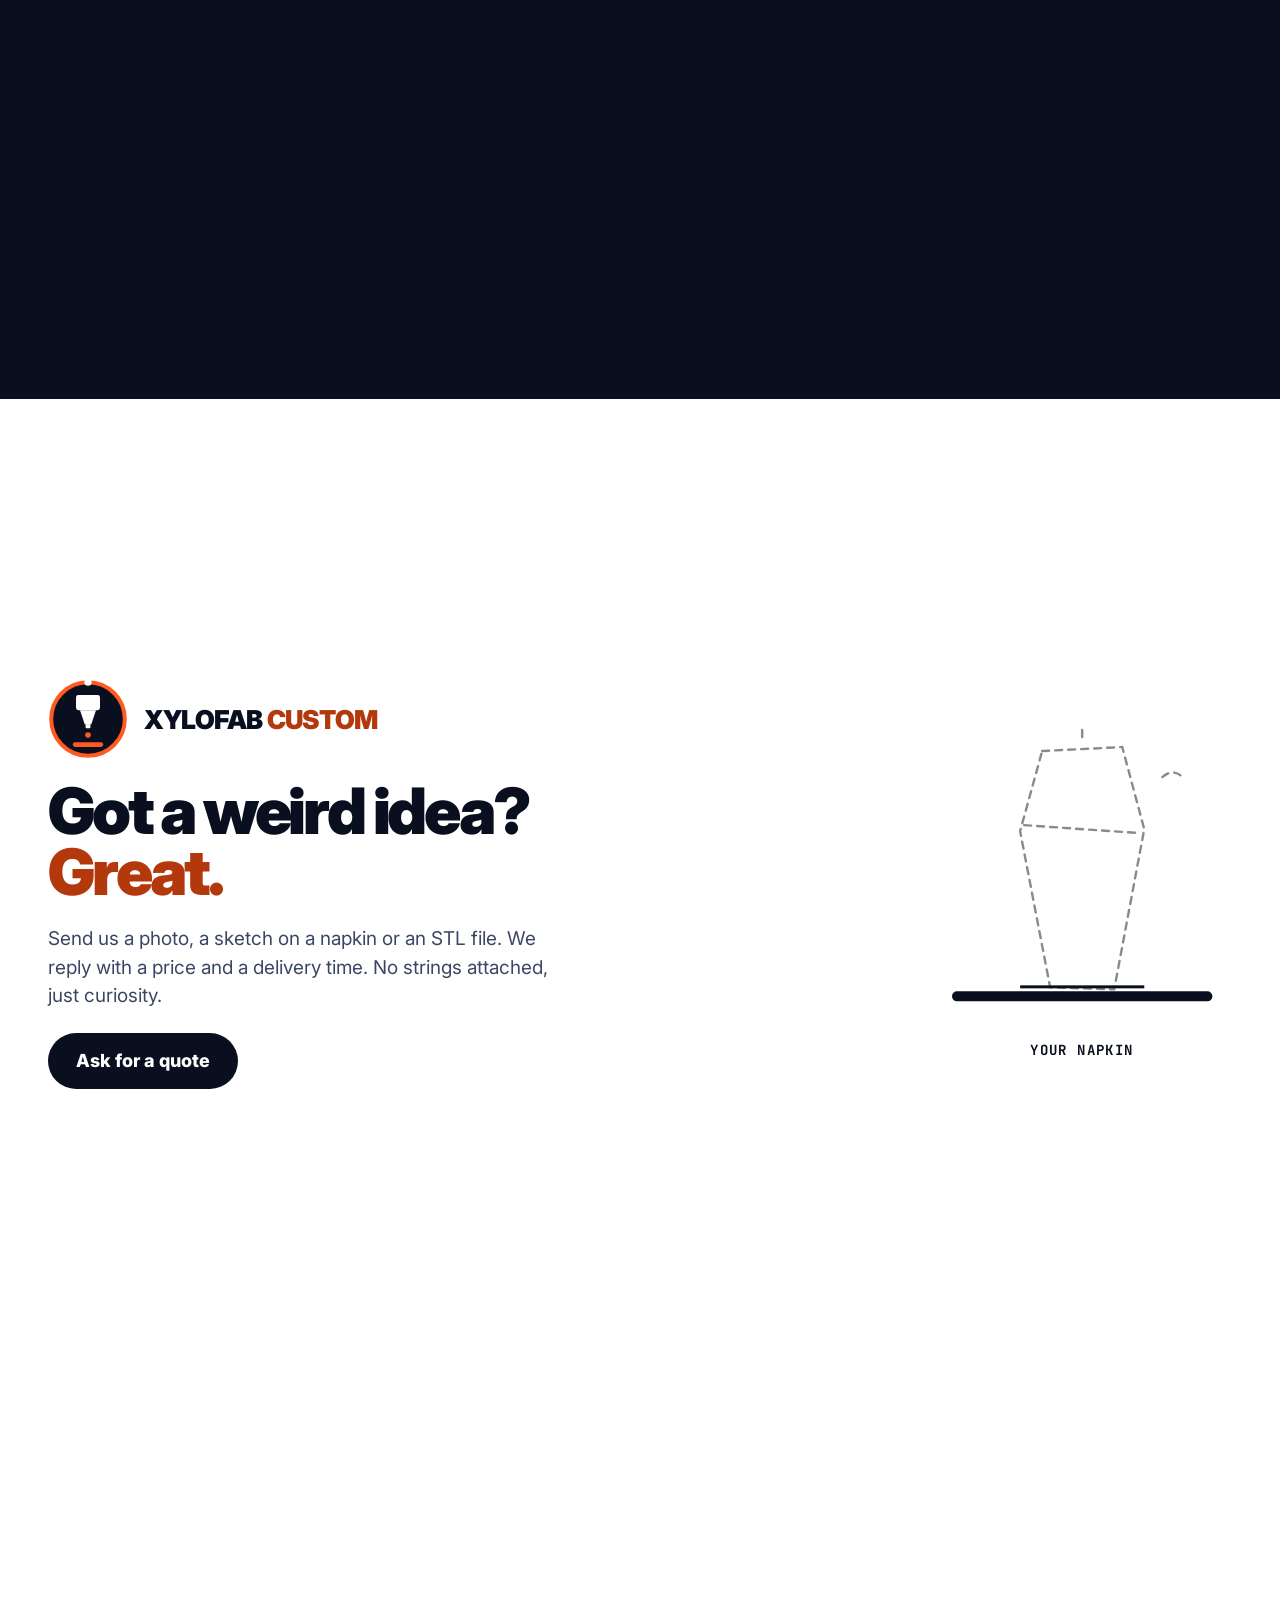
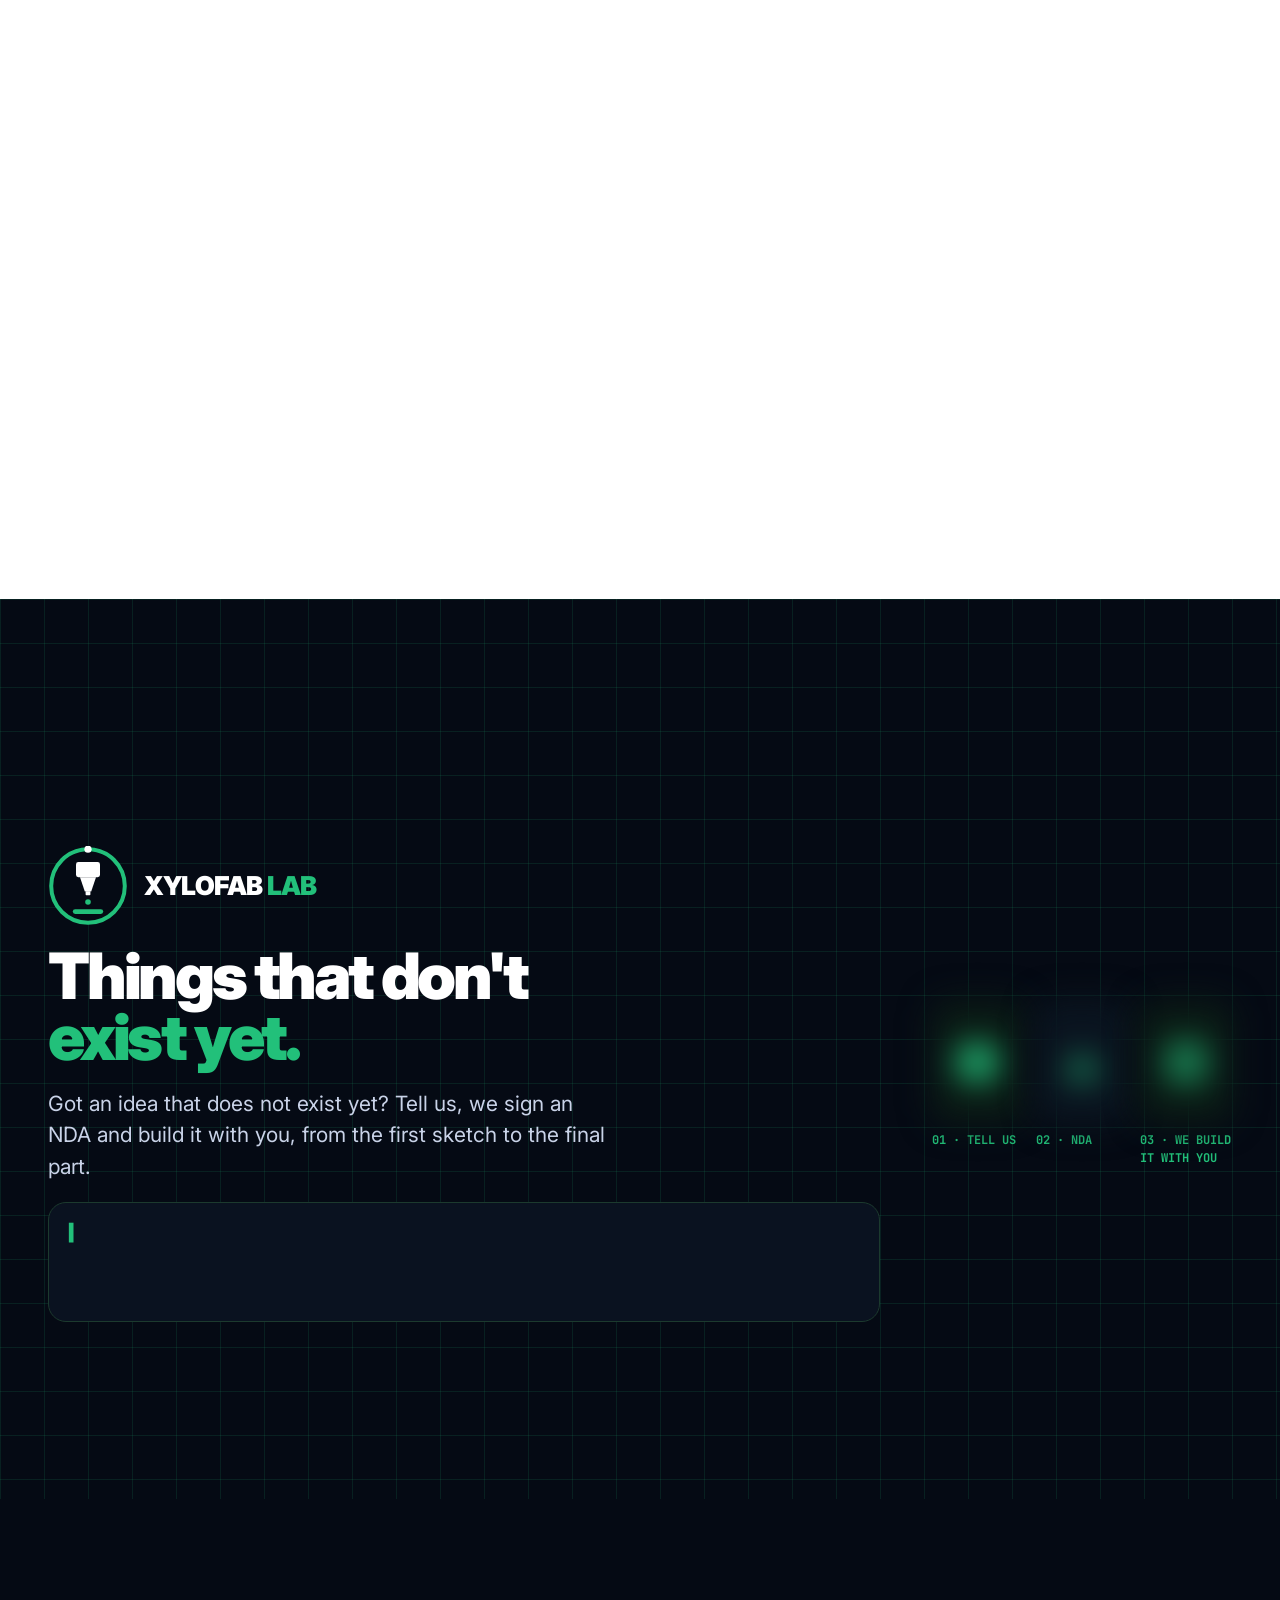
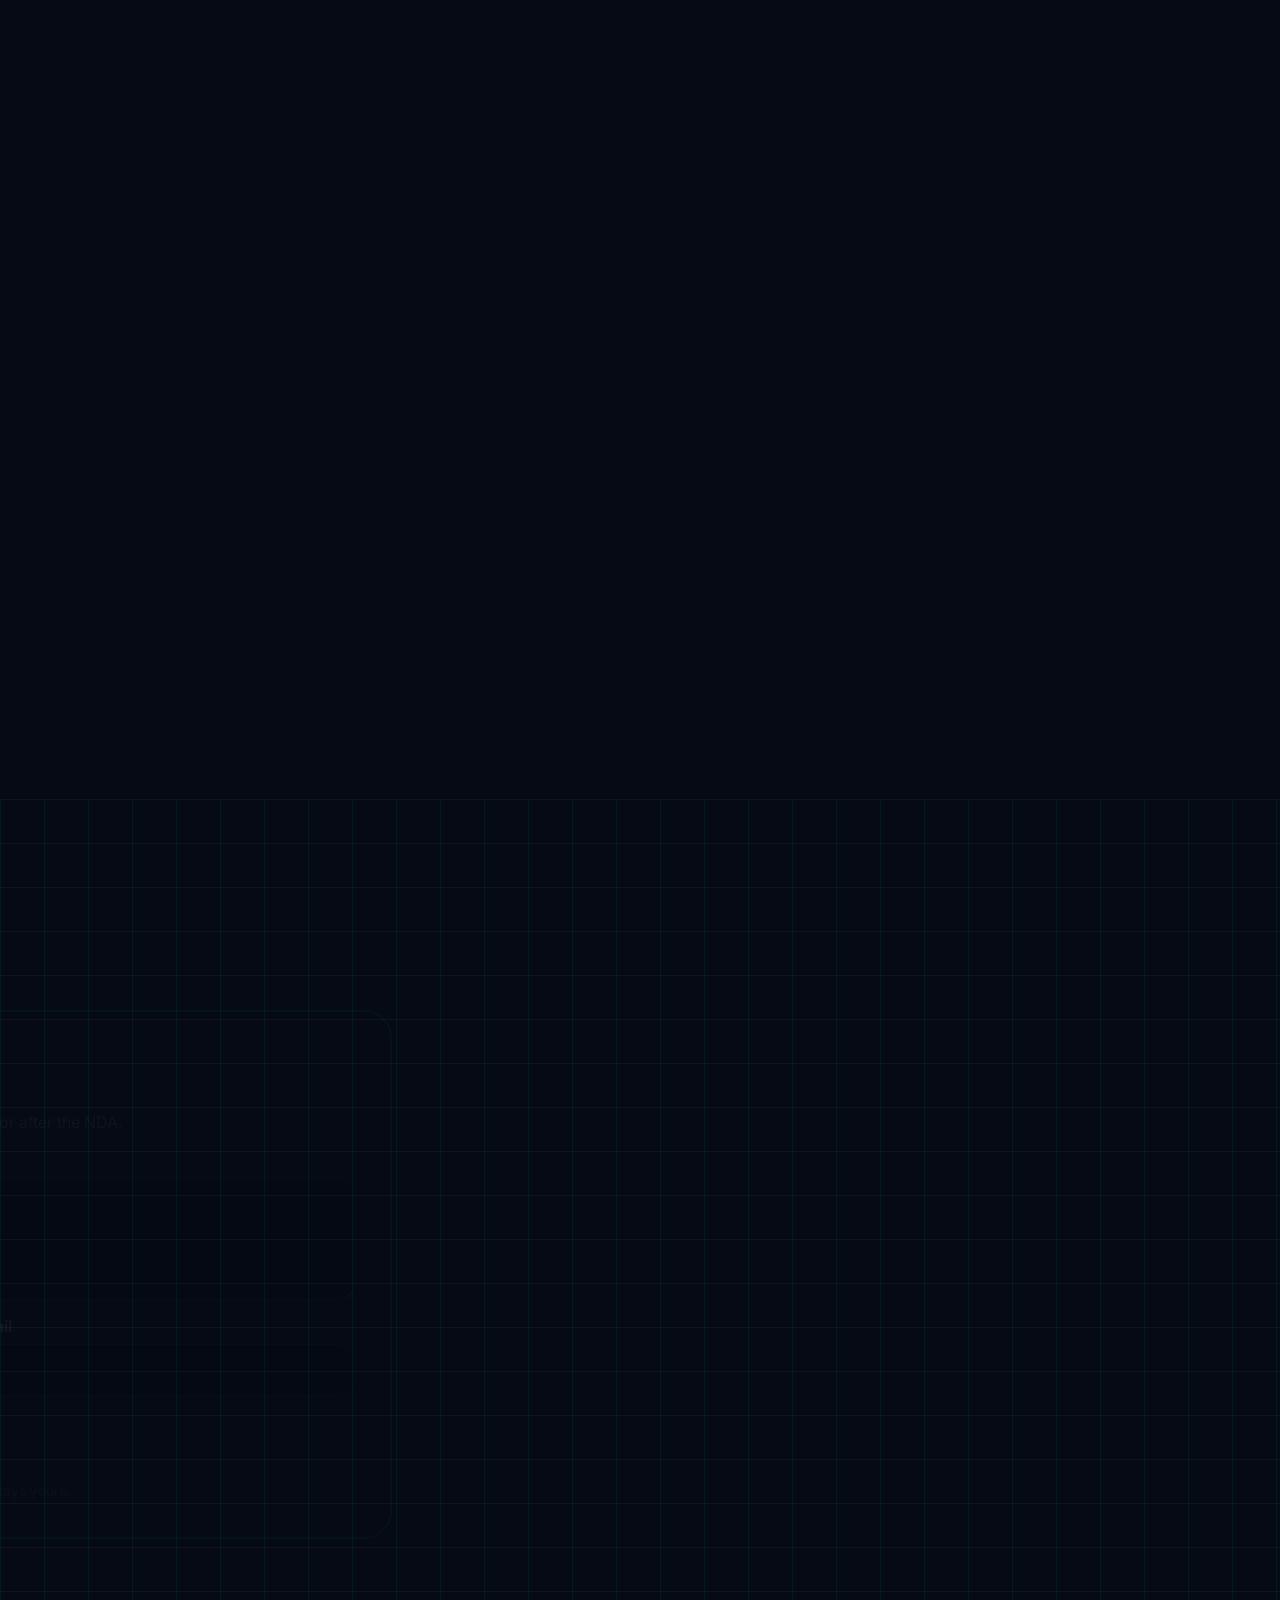
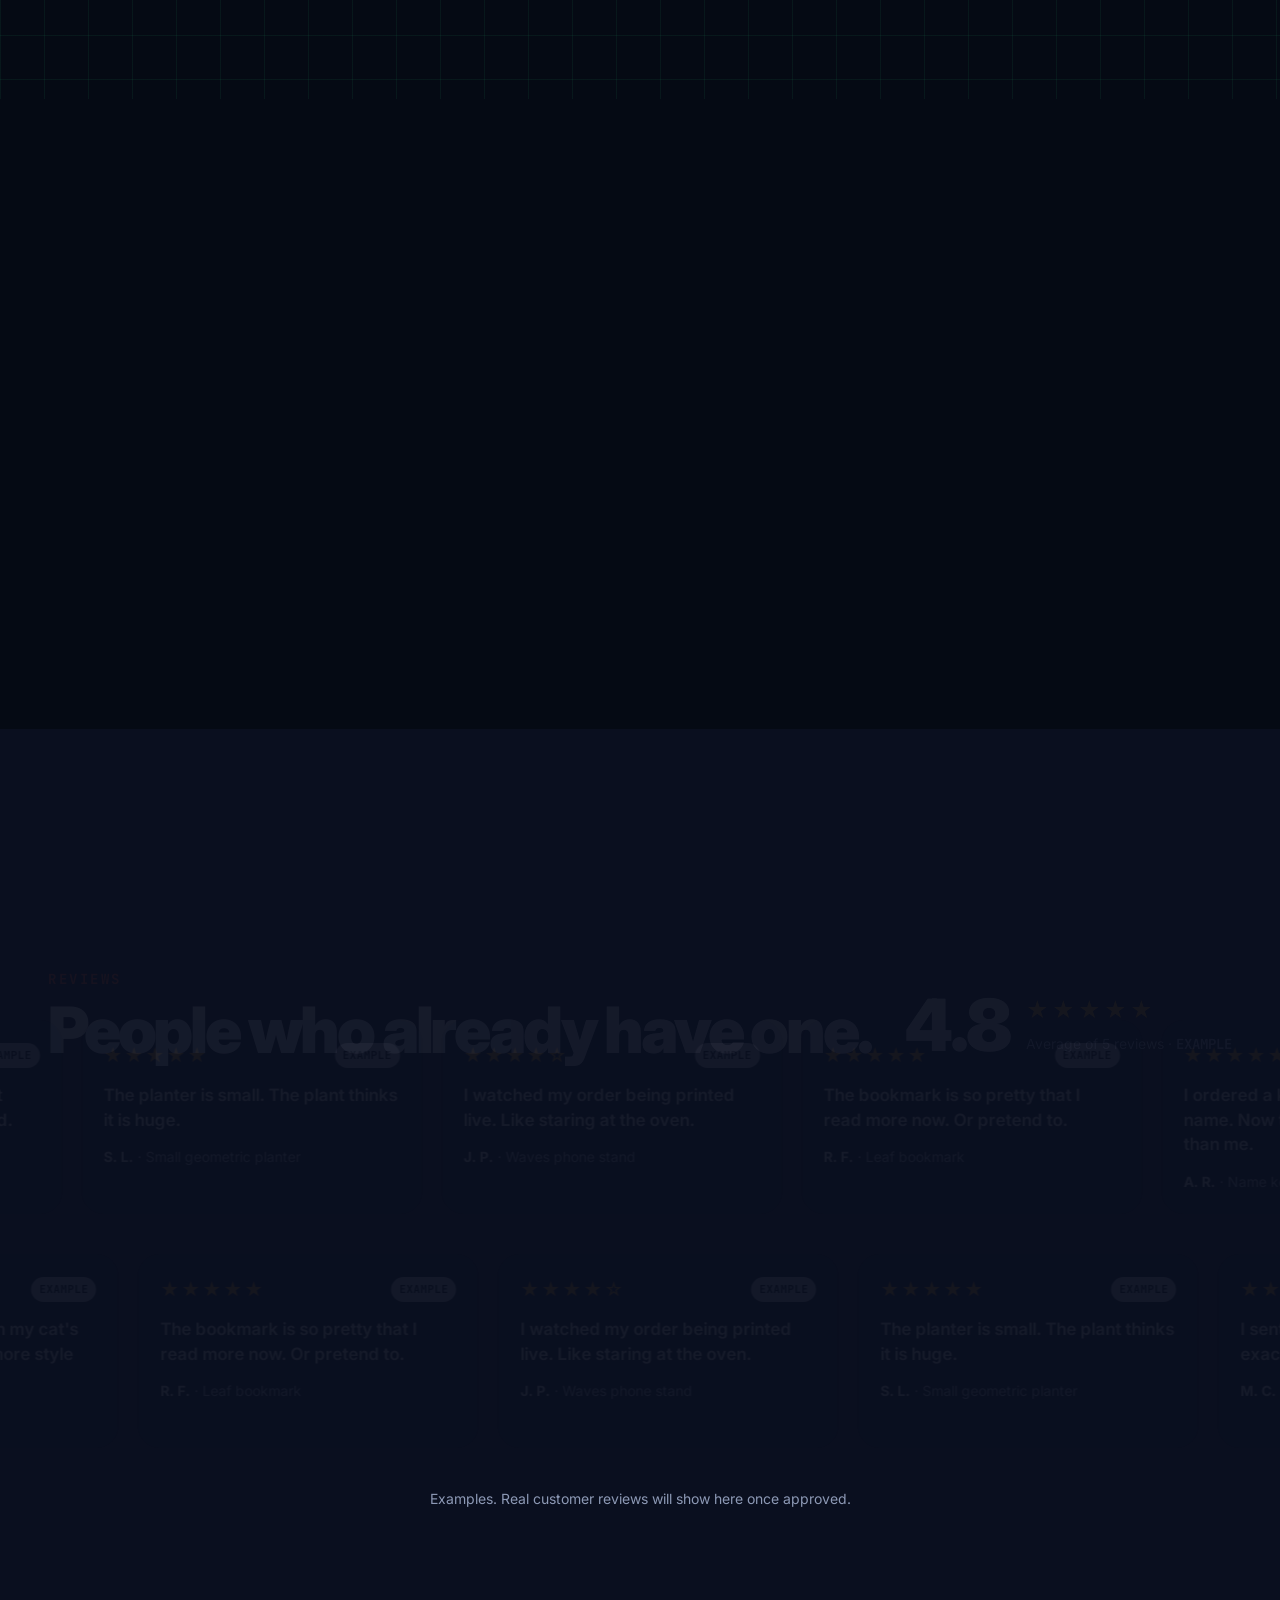
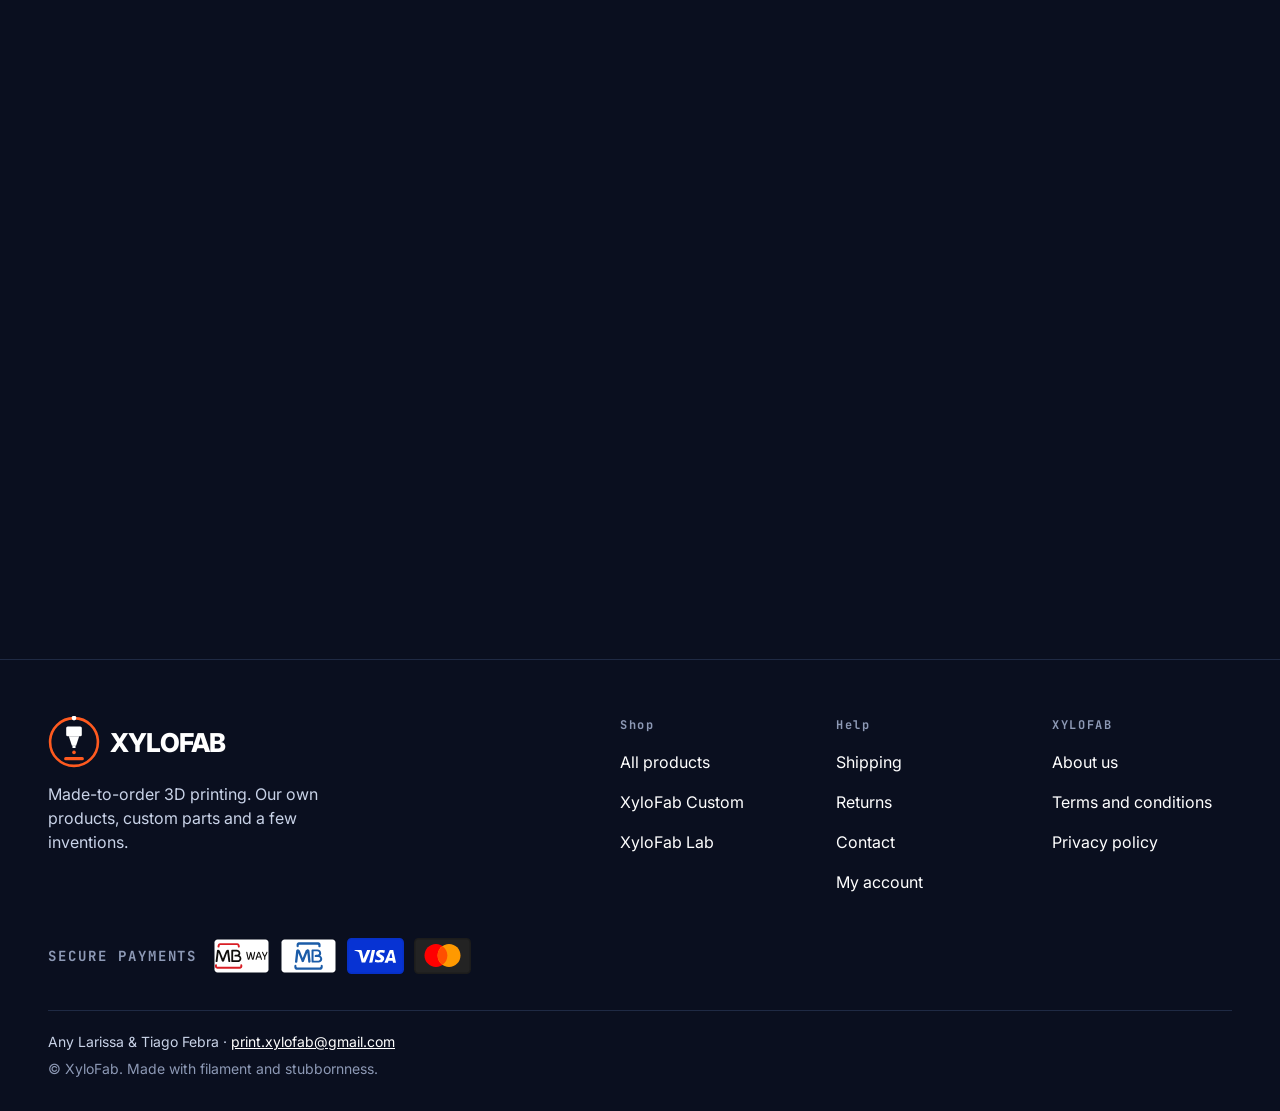
==== commit 2531e941: "Fase 2: o site pode falar com a loja na app fab3d Contas, carrinho com pagamento Stripe, encomendas," ====
--- a/index.html
+++ b/index.html
@@ -191,7 +191,8 @@
 
 <footer id="site-footer"></footer>
 
-<script src="assets/site.js?v=5"></script>
+<script src="assets/config.js?v=1"></script>
+<script src="assets/site.js?v=8"></script>
 <script>
 (function () {
   var cl = function (v) { return Math.max(0, Math.min(1, v)); };
@@ -232,22 +233,25 @@
     { pt: 'Vi a minha encomenda a ser impressa ao vivo. Fiquei a olhar como quem olha para o forno.', en: 'I watched my order being printed live. Like staring at the oven.', who: 'J. P.', p: 'suporte', s: 4 },
     { pt: 'O marcador é tão bonito que agora leio mais. Ou finjo.', en: 'The bookmark is so pretty that I read more now. Or pretend to.', who: 'R. F.', p: 'marcador', s: 5 }
   ];
+  var REAL = null;
   function buildReviews() {
-    var label = XF.L('EXEMPLO', 'EXAMPLE');
+    var label = REAL ? '' : XF.L('EXEMPLO', 'EXAMPLE');
     var card = function (r) {
-      var prod = r.p === 'custom' ? 'XyloFab Custom' : XF.pt(XF.product(r.p)).name;
-      return '<figure class="review"><div style="display:flex;justify-content:space-between;align-items:center"><span aria-label="' + r.s + '/5" style="color:#FFB020;font-size:18px;letter-spacing:2px">' + '★★★★★'.slice(0, r.s) + '☆☆☆☆☆'.slice(0, 5 - r.s) + '</span><span class="mono" style="font-size:11px;font-weight:700;color:#0A0F1F;background:#C9D3E8;padding:4px 8px;border-radius:999px">' + label + '</span></div>' +
-        '<blockquote style="margin:0;font-size:17px;line-height:1.45;font-weight:600">' + XF.esc(XF.f(r)) + '</blockquote><figcaption class="muted" style="font-size:14px"><strong style="color:#fff">' + r.who + '</strong> · ' + XF.esc(prod) + '</figcaption></figure>';
+      var pp = XF.product(r.p);
+      var prod = r.prodName || (r.p === 'custom' ? 'XyloFab Custom' : pp ? XF.pt(pp).name : '');
+      return '<figure class="review"><div style="display:flex;justify-content:space-between;align-items:center"><span aria-label="' + r.s + '/5" style="color:#FFB020;font-size:18px;letter-spacing:2px">' + '★★★★★'.slice(0, r.s) + '☆☆☆☆☆'.slice(0, 5 - r.s) + '</span>' + (label ? '<span class="mono" style="font-size:11px;font-weight:700;color:#0A0F1F;background:#C9D3E8;padding:4px 8px;border-radius:999px">' + label + '</span>' : '') + '</div>' +
+        '<blockquote style="margin:0;font-size:17px;line-height:1.45;font-weight:600">' + XF.esc(XF.f(r)) + '</blockquote><figcaption class="muted" style="font-size:14px"><strong style="color:#fff">' + XF.esc(r.who) + '</strong> · ' + XF.esc(prod) + '</figcaption>' + (r.reply ? '<p class="small" style="margin:0;border-left:3px solid #FF5A1F;padding-left:10px">XyloFab: ' + XF.esc(r.reply) + '</p>' : '') + '</figure>';
     };
-    var a = REV.map(card).join(''), b = REV.slice().reverse().map(card).join('');
+    var LIST = REAL ? REAL.list : REV;
+    var a = LIST.map(card).join(''), b = LIST.slice().reverse().map(card).join('');
     $('revA').innerHTML = a + a; $('revB').innerHTML = b + b;
     /* média geral: calculada das opiniões mostradas (na fase 2, das opiniões aprovadas da app) */
-    var avg = REV.reduce(function (t, r) { return t + r.s; }, 0) / REV.length;
+    var avg = REAL ? REAL.average : REV.reduce(function (t, r) { return t + r.s; }, 0) / REV.length;
     var full = Math.round(avg);
     var num = new Intl.NumberFormat(XF.lang === 'pt' ? 'pt-PT' : XF.lang, { minimumFractionDigits: 1, maximumFractionDigits: 1 }).format(avg);
     $('rev-avg').innerHTML = '<span style="font-size:clamp(48px,7vw,72px);font-weight:900;line-height:1;letter-spacing:-.03em">' + num + '</span>' +
       '<span style="display:flex;flex-direction:column;gap:6px"><span aria-label="' + num + '/5" style="color:#FFB020;font-size:22px;letter-spacing:3px">' + '★★★★★'.slice(0, full) + '☆☆☆☆☆'.slice(0, 5 - full) + '</span>' +
-      '<span class="muted" style="font-size:14px">' + XF.L('Média de ', 'Average of ') + REV.length + XF.L(' opiniões', ' reviews') + ' · <span class="mono" style="font-weight:700">' + label + '</span></span></span>';
+      '<span class="muted" style="font-size:14px">' + XF.L('Média de ', 'Average of ') + (REAL ? REAL.count : REV.length) + ((REAL ? REAL.count : REV.length) === 1 ? XF.L(' opinião', ' review') : XF.L(' opiniões', ' reviews')) + (label ? ' · <span class="mono" style="font-weight:700">' + label + '</span>' : '') + '</span></span>';
   }
 
   /* lab */
@@ -259,6 +263,12 @@
     if (!XF.validEmail(email)) { XF.toast(XF.L('Esse email não parece certo.', 'That email does not look right.')); return; }
     var list = XF.load('xf-lab', []); if (!Array.isArray(list)) list = [];
     list.push({ idea: idea, name: name, email: email, at: new Date().toISOString() }); XF.save('xf-lab', list);
+    if (XF.API) {
+      XF.sendIdea({ idea: idea, name: name, email: email, lang: XF.lang }).then(function () {
+        $('lab-idea').value = ''; XF.toast(XF.L('Recebemos a tua ideia. Respondemos por email com o NDA.', 'We got your idea. We will reply by email with the NDA.'));
+      }, function (err) { XF.toast(err.message); });
+      return;
+    }
     var body = idea + '\n\n— ' + (name || '') + ' <' + email + '>';
     location.href = 'mailto:' + XF.EMAIL + '?subject=' + encodeURIComponent('XyloFab Lab · ' + XF.L('ideia (pedido de NDA)', 'idea (NDA request)')) + '&body=' + encodeURIComponent(body);
     XF.toast(XF.L('Abrimos o teu email com a ideia. Só falta carregar em enviar.', 'We opened your email with the idea. Just press send.'));
@@ -337,6 +347,13 @@
     addEventListener('resize', function () { sizePins(); onScroll(); });
   });
   document.addEventListener('xf:lang', buildAll);
+  if (XF.API) XF.reviews().then(function (d) {
+    if (!d.count || !d.reviews.length) return;
+    REAL = { count: d.count, average: d.average, list: d.reviews.map(function (r) { return { pt: r.text, en: r.text, who: r.who, prodName: r.product, s: r.stars, reply: r.reply }; }) };
+    while (REAL.list.length < 5) REAL.list = REAL.list.concat(REAL.list);
+    buildReviews();
+    var note = document.querySelector('#s-rev p.small'); if (note) note.hidden = true;
+  }).catch(function () {});
 })();
 </script>
 </body>
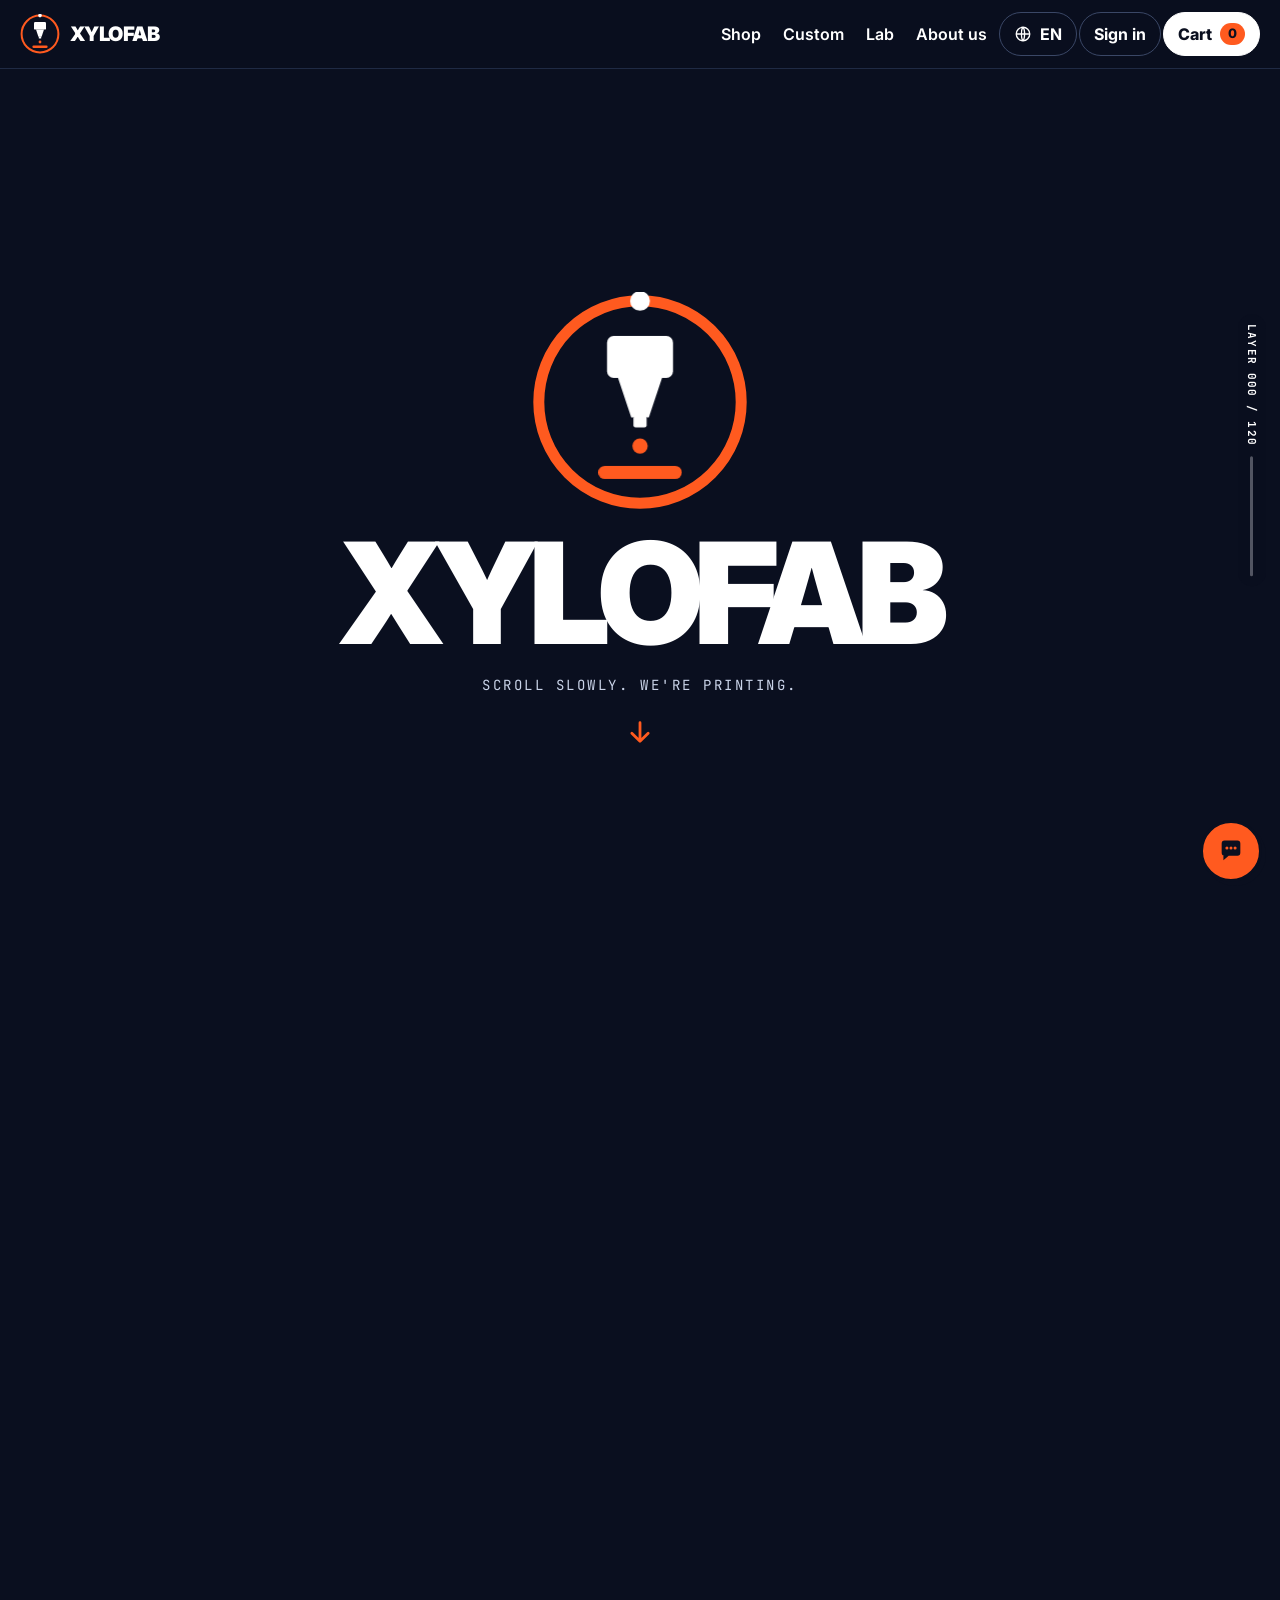
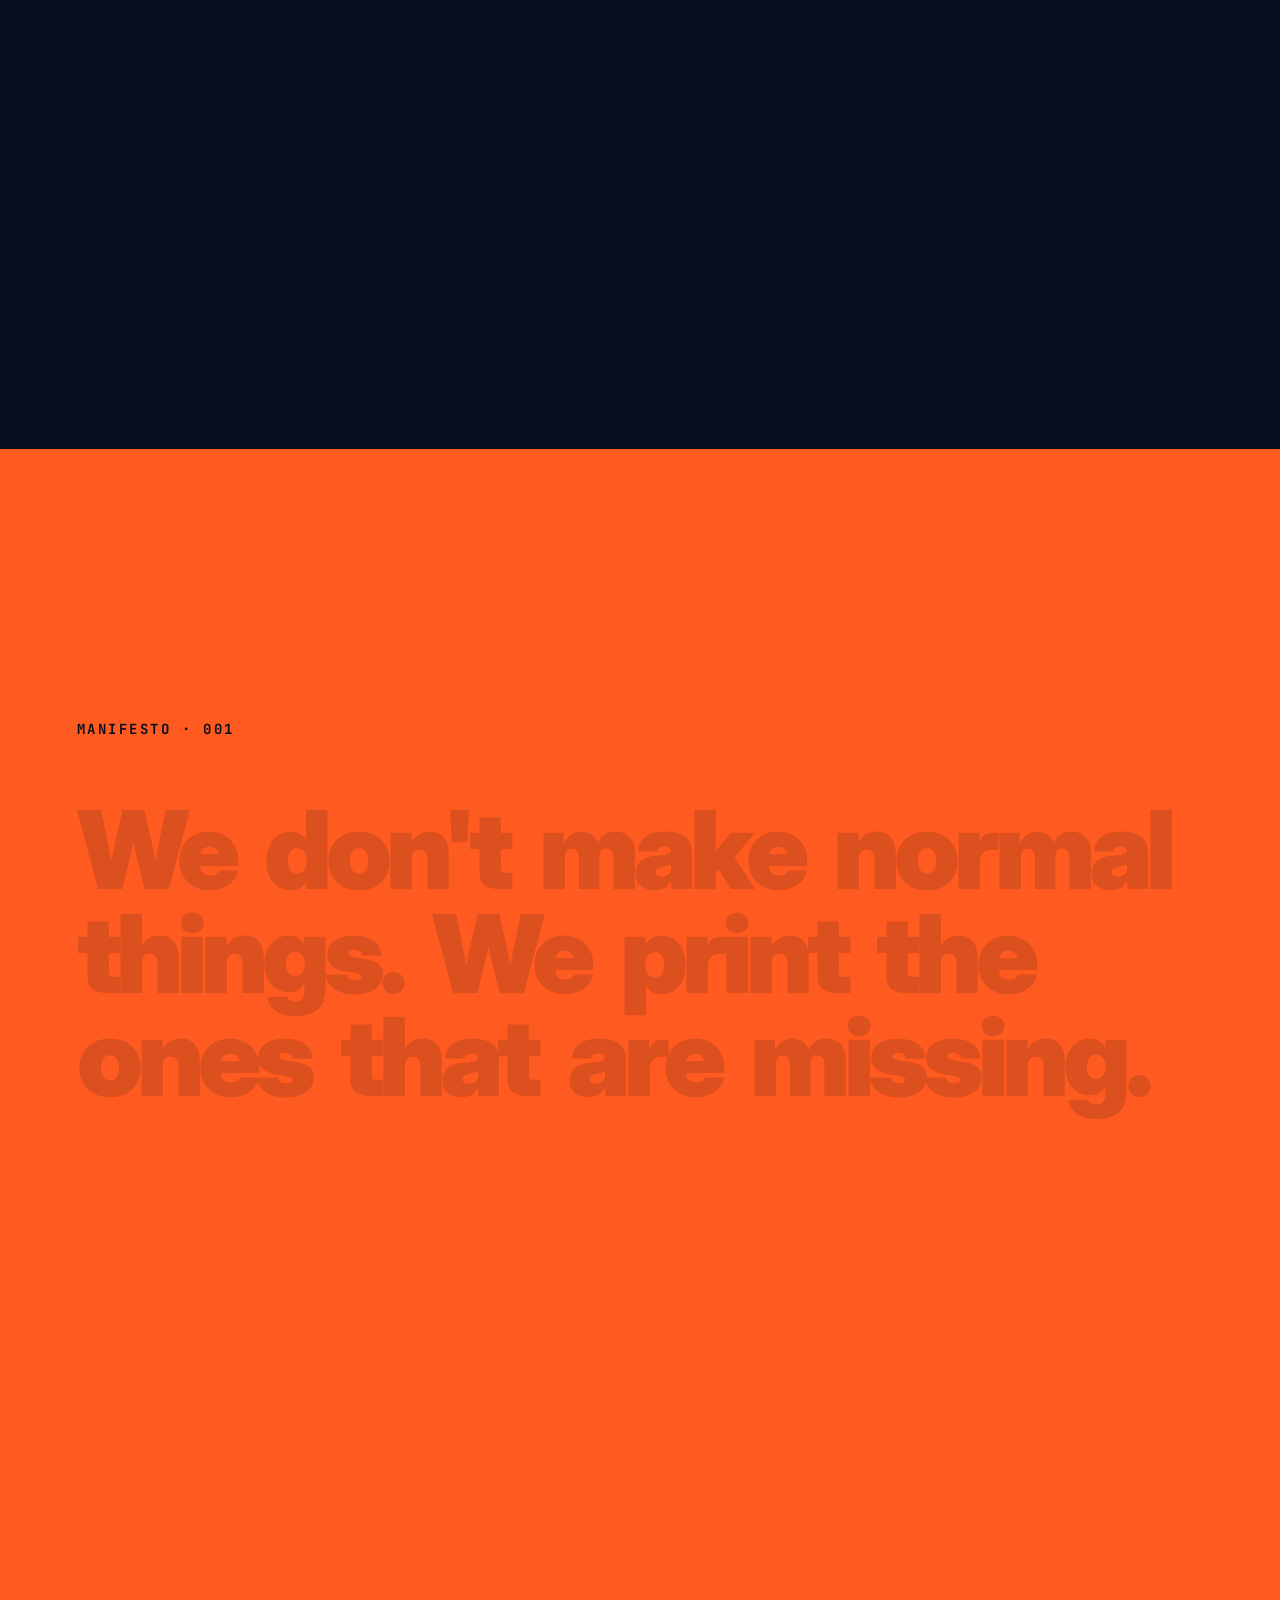
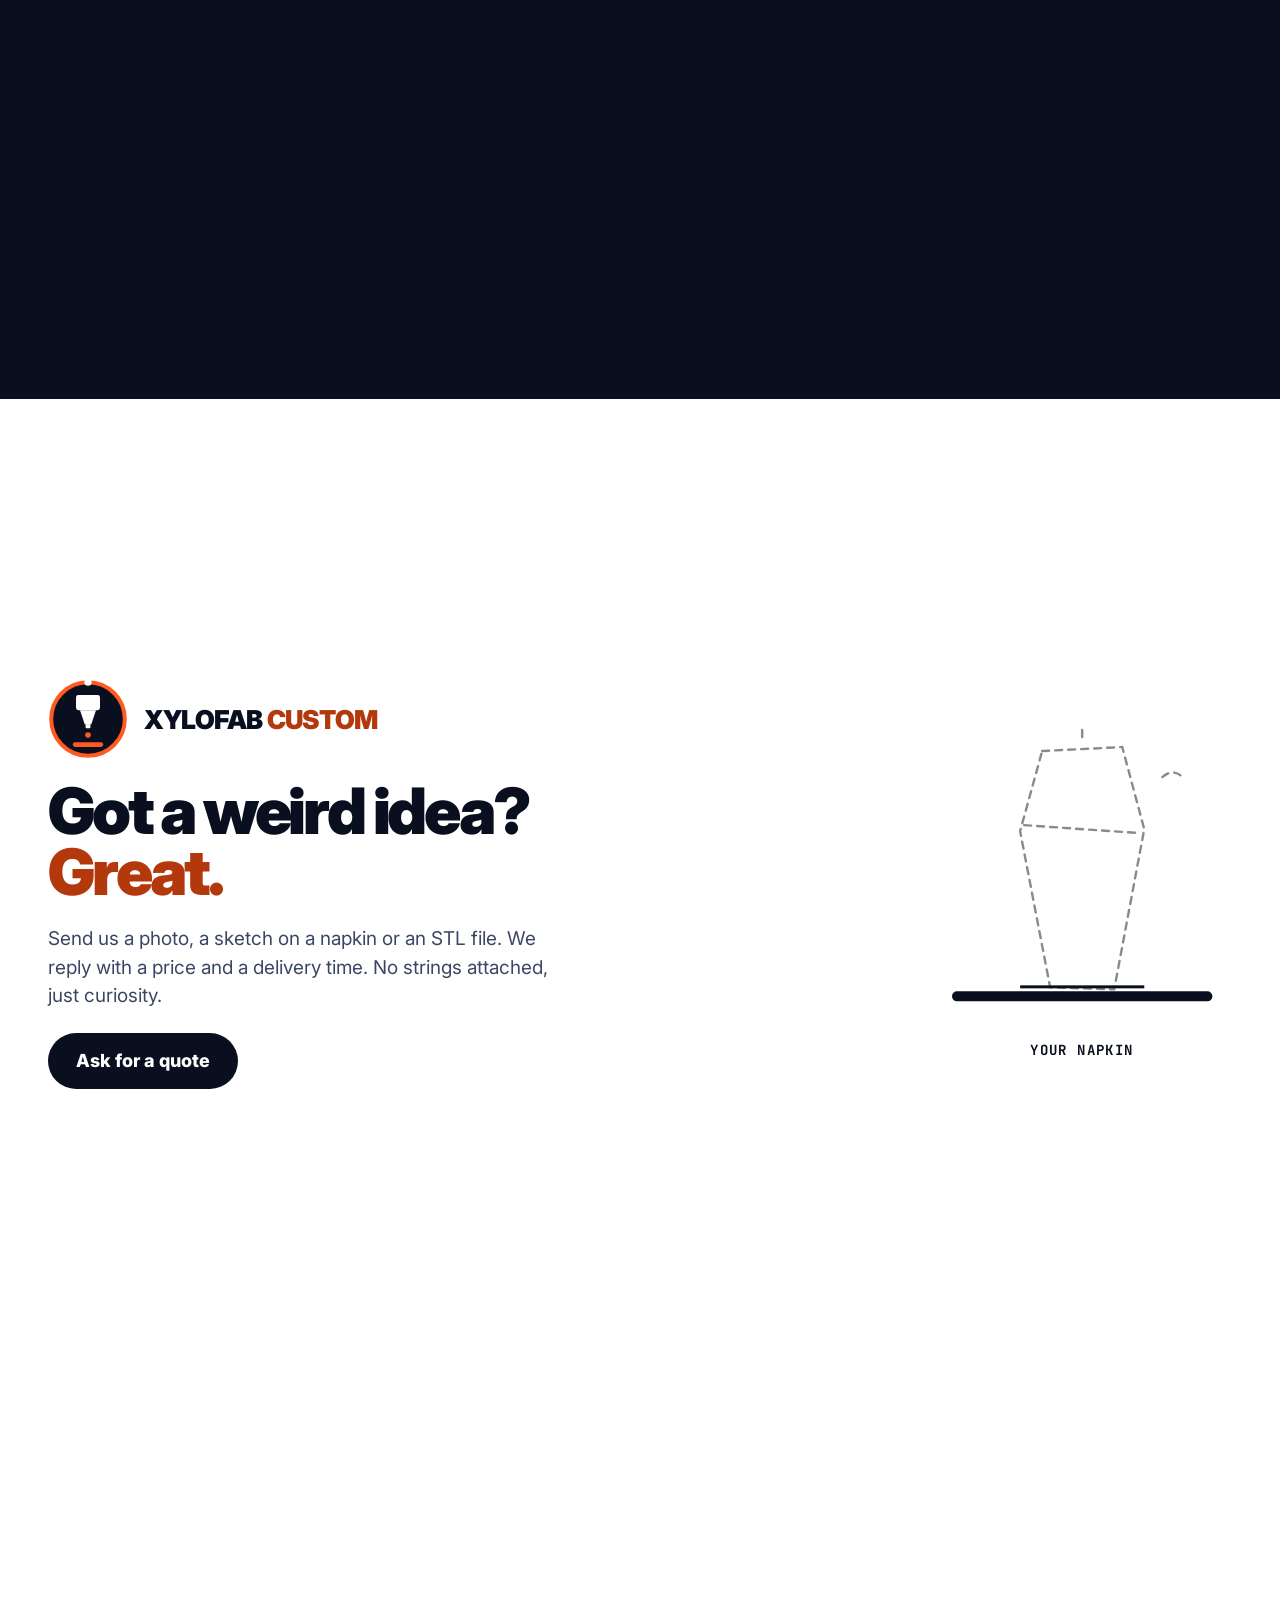
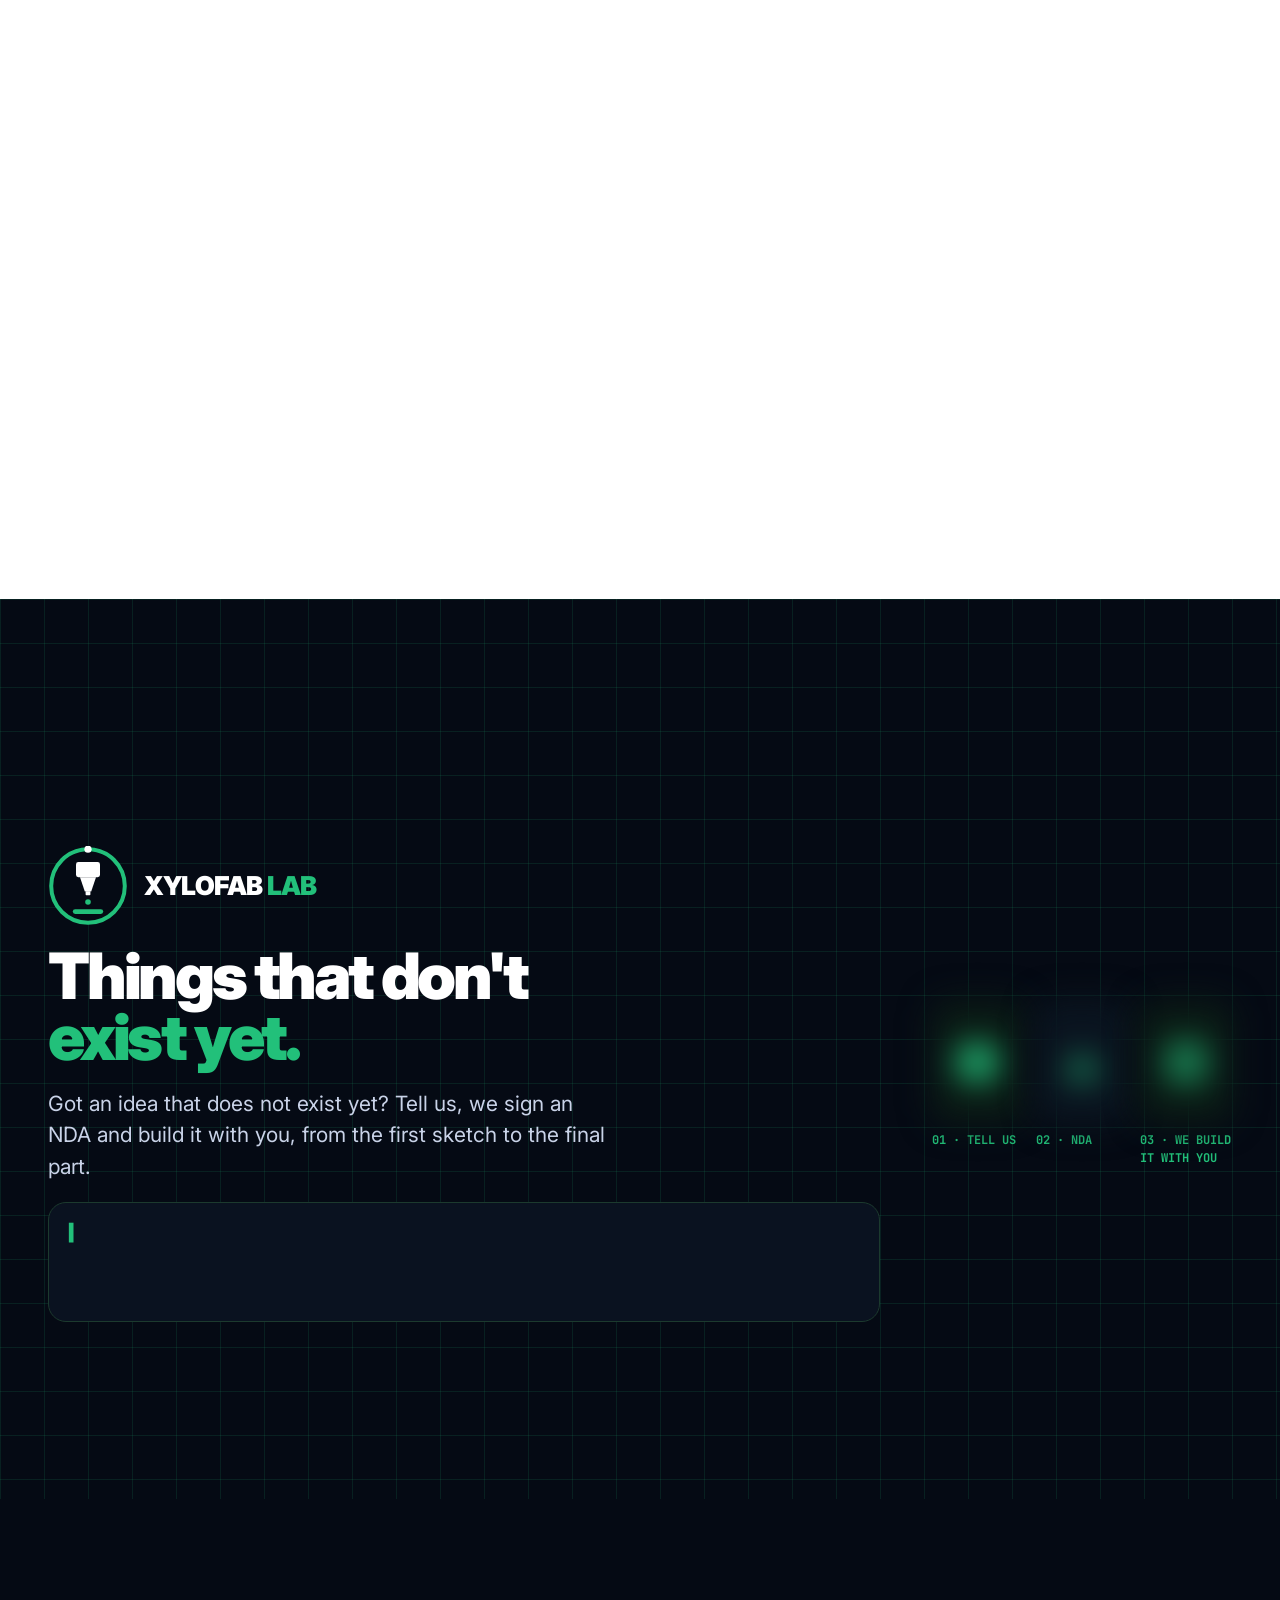
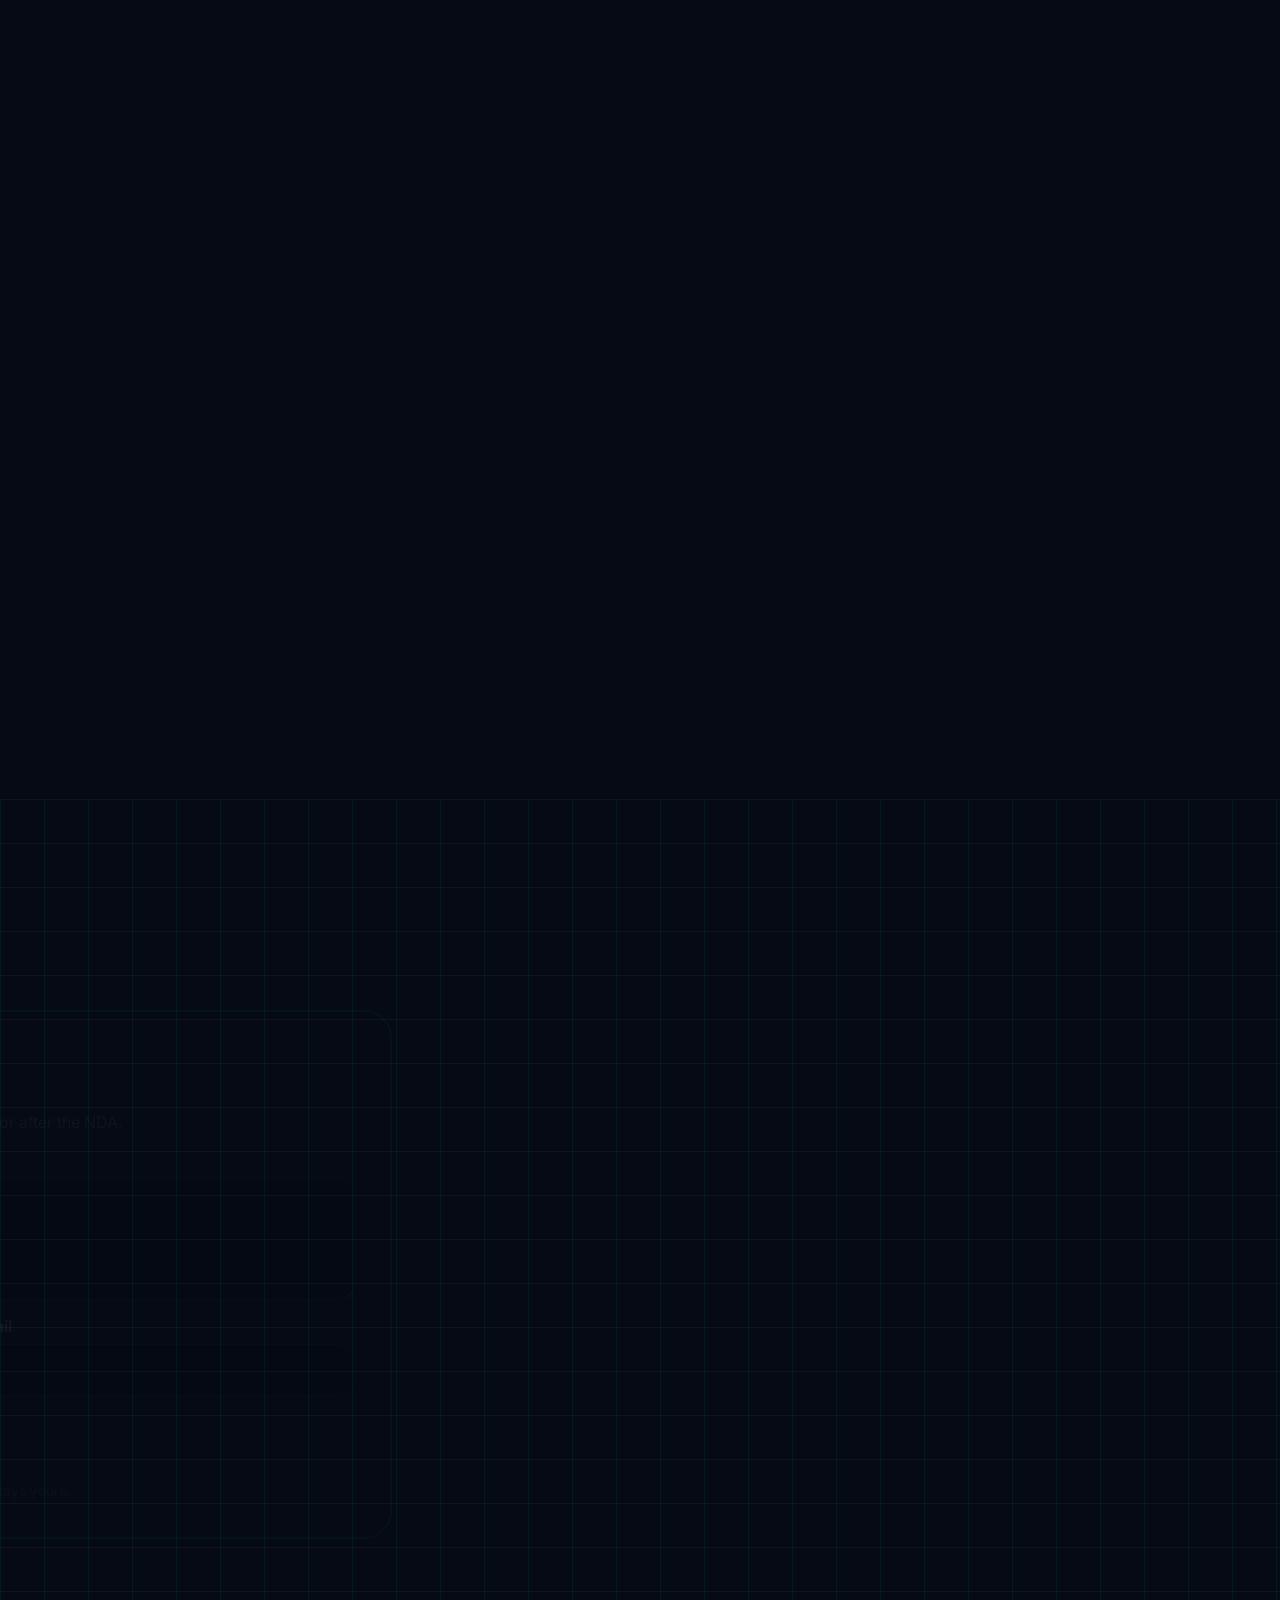
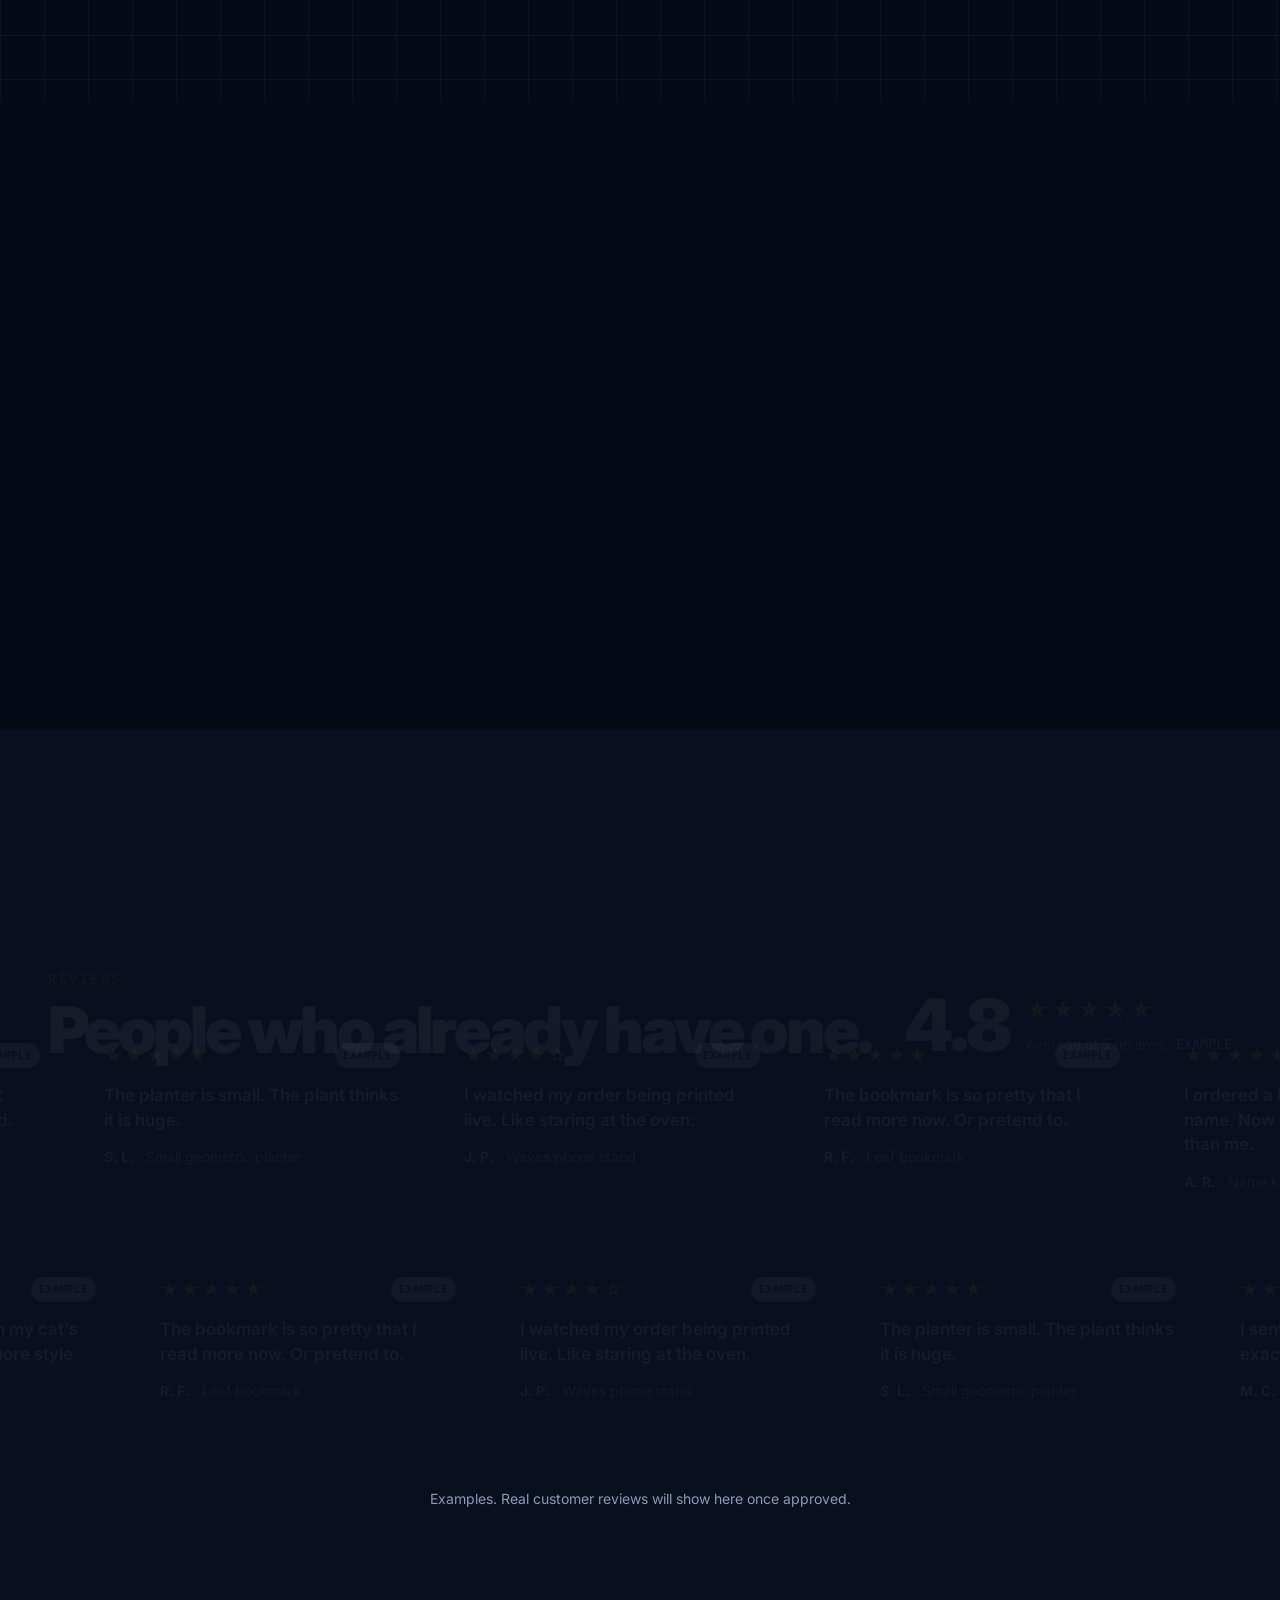
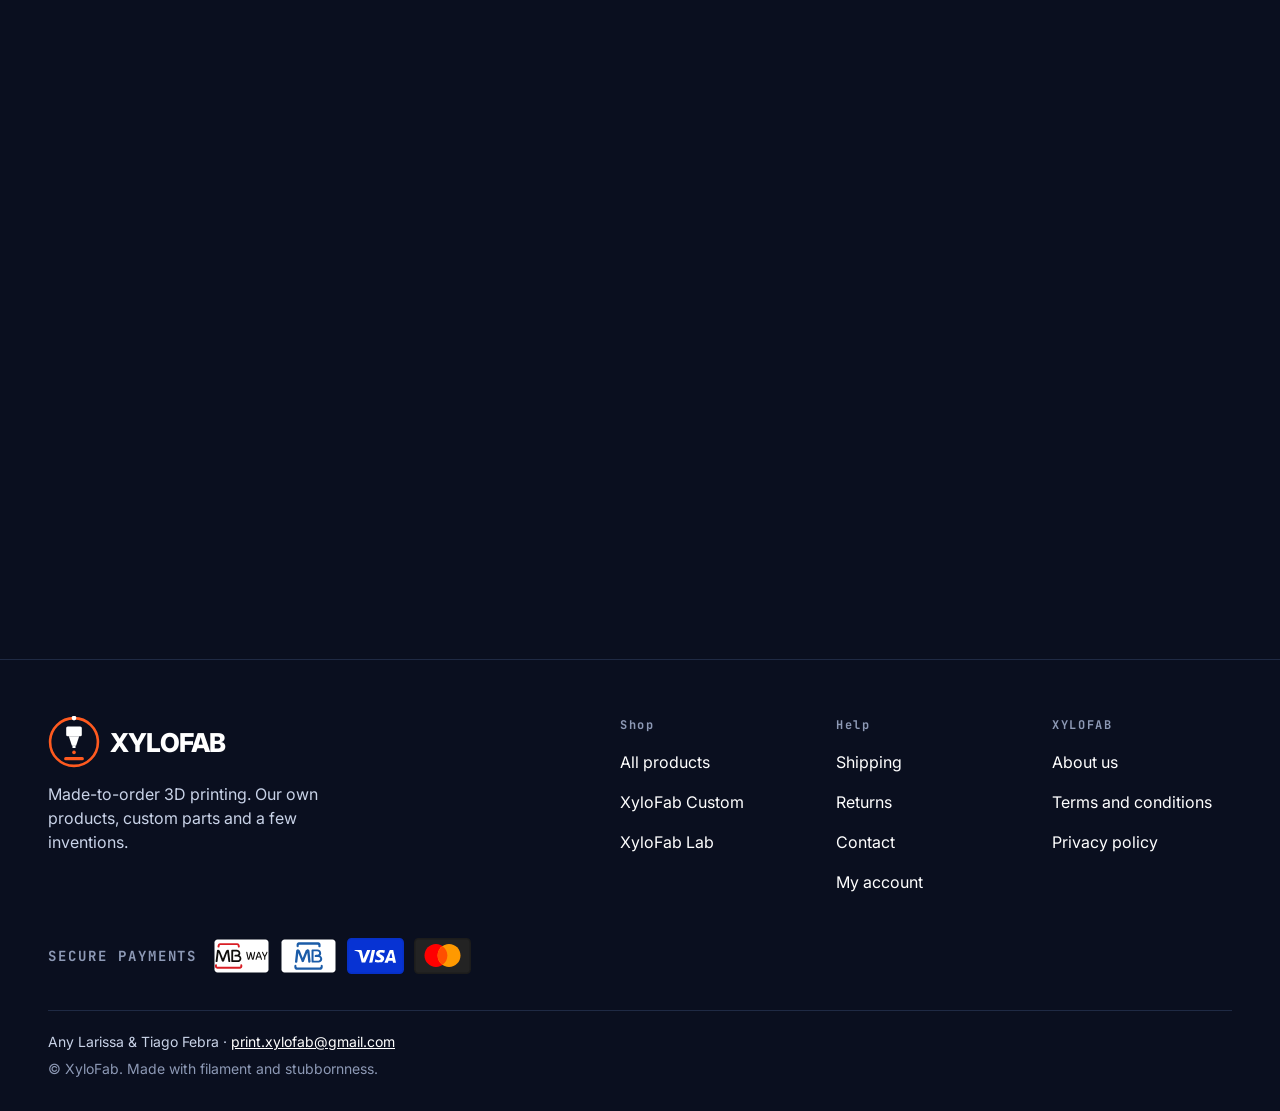
==== commit d16ea728: "Balão de chat em todas as páginas O balão de chat aparece no canto de todas as páginas, em 22 língua" ====
--- a/index.html
+++ b/index.html
@@ -22,7 +22,7 @@
 <link rel="apple-touch-icon" href="assets/apple-touch-icon.png">
 <link rel="preconnect" href="https://fonts.googleapis.com">
 <link rel="stylesheet" href="https://fonts.googleapis.com/css2?family=Inter:wght@400;600;800;900&family=JetBrains+Mono:wght@500;700&display=swap">
-<link rel="stylesheet" href="assets/site.css?v=3">
+<link rel="stylesheet" href="assets/site.css?v=4">
 <style>
 .stage { position: sticky; top: 0; height: 100svh; overflow: hidden; }
 .pin { position: relative; }
@@ -192,7 +192,7 @@
 <footer id="site-footer"></footer>
 
 <script src="assets/config.js?v=1"></script>
-<script src="assets/site.js?v=8"></script>
+<script src="assets/site.js?v=9"></script>
 <script>
 (function () {
   var cl = function (v) { return Math.max(0, Math.min(1, v)); };
--- a/assets/site.css
+++ b/assets/site.css
@@ -123,7 +123,7 @@
 .overlay.open { display: flex; animation: fade .25s ease both; }
 .sheet { width: 100%; max-width: 900px; border-radius: 30px; overflow: hidden; display: flex; flex-wrap: wrap; animation: pop .35s cubic-bezier(.2,.7,.2,1) both; }
 .close-btn { width: 44px; height: 44px; border-radius: 999px; border: 0; background: #F0F2F7; cursor: pointer; display: inline-flex; align-items: center; justify-content: center; flex: 0 0 auto; }
-.toast { position: fixed; left: 16px; right: 16px; bottom: 24px; z-index: 60; display: flex; justify-content: center; pointer-events: none; }
+.toast { position: fixed; left: 16px; right: 16px; bottom: 24px; z-index: 70; display: flex; justify-content: center; pointer-events: none; }
 .toast span { background: var(--white); color: var(--ink); font-weight: 800; padding: 15px 22px; border-radius: 999px; box-shadow: 0 18px 40px rgba(0,0,0,.4); animation: pop .3s ease both; }
 
 /* Animações */
@@ -150,3 +150,31 @@
 .pay-logo img { display: block; height: 36px; width: auto; }
 .method-logos { display: flex; gap: 8px; flex-wrap: wrap; margin-bottom: 4px; }
 .method-logos .pay-logo img { height: 30px; }
+
+/* ---------- balão de chat ---------- */
+.chat-wrap { position: fixed; right: 18px; bottom: 18px; z-index: 60; display: flex; flex-direction: column; align-items: flex-end; gap: 12px; }
+.chat-btn { width: 62px; height: 62px; border-radius: 50%; border: 3px solid var(--ink); background: var(--orange); display: grid; place-items: center; cursor: pointer; box-shadow: 4px 4px 0 var(--ink); position: relative; transition: transform .15s; }
+.chat-btn:hover { transform: translate(-2px, -2px); box-shadow: 6px 6px 0 var(--ink); }
+.chat-btn:focus-visible { outline: 3px solid #fff; outline-offset: 3px; }
+.chat-dot { position: absolute; top: -2px; right: -2px; width: 18px; height: 18px; border-radius: 50%; background: #fff; border: 3px solid var(--ink); }
+.chat-panel { display: none; width: min(370px, calc(100vw - 36px)); max-height: min(560px, calc(100vh - 120px)); flex-direction: column; background: #fff; color: var(--ink); border: 3px solid var(--ink); border-radius: 18px; box-shadow: 6px 6px 0 var(--ink); overflow: hidden; }
+.chat-panel.open { display: flex; animation: chatIn .2s ease-out; }
+@keyframes chatIn { from { opacity: 0; transform: translateY(12px); } to { opacity: 1; transform: none; } }
+@media (prefers-reduced-motion: reduce) { .chat-panel.open { animation: none; } .chat-btn { transition: none; } }
+.chat-head { display: flex; justify-content: space-between; align-items: center; padding: 12px 16px; background: var(--ink); color: #fff; font-size: 17px; }
+.chat-x { background: none; border: 0; color: #fff; font-size: 28px; line-height: 1; cursor: pointer; min-width: 40px; min-height: 40px; }
+.chat-log { flex: 1; overflow-y: auto; padding: 14px; display: flex; flex-direction: column; gap: 8px; background: #FFF6F0; min-height: 140px; }
+.chat-bubble { max-width: 85%; padding: 9px 12px; border-radius: 14px; border: 2px solid var(--ink); }
+.chat-bubble p { margin: 0; white-space: pre-wrap; overflow-wrap: anywhere; }
+.chat-bubble.them { background: #fff; align-self: flex-start; border-bottom-left-radius: 4px; }
+.chat-bubble.me { background: var(--orange); align-self: flex-end; border-bottom-right-radius: 4px; }
+.chat-who { display: block; font-size: 12px; opacity: .75; margin-top: 3px; }
+.chat-form { padding: 12px; display: grid; gap: 8px; border-top: 2px solid var(--ink); }
+.chat-form label { display: grid; gap: 3px; font-size: 14px; font-weight: 600; }
+#xf-chat-who { display: grid; gap: 8px; }
+#xf-chat-who[hidden] { display: none; }
+.chat-form input, .chat-form textarea { font: inherit; font-size: 16px; padding: 8px 10px; border: 2px solid var(--ink); border-radius: 10px; width: 100%; box-sizing: border-box; resize: none; }
+.chat-row { display: flex; justify-content: space-between; align-items: center; gap: 10px; }
+.chat-row .small { color: #3B4664; font-size: 12.5px; }
+.chat-form .hp { position: absolute; left: -9999px; width: 1px; height: 1px; }
+@media print { .chat-wrap { display: none; } }
